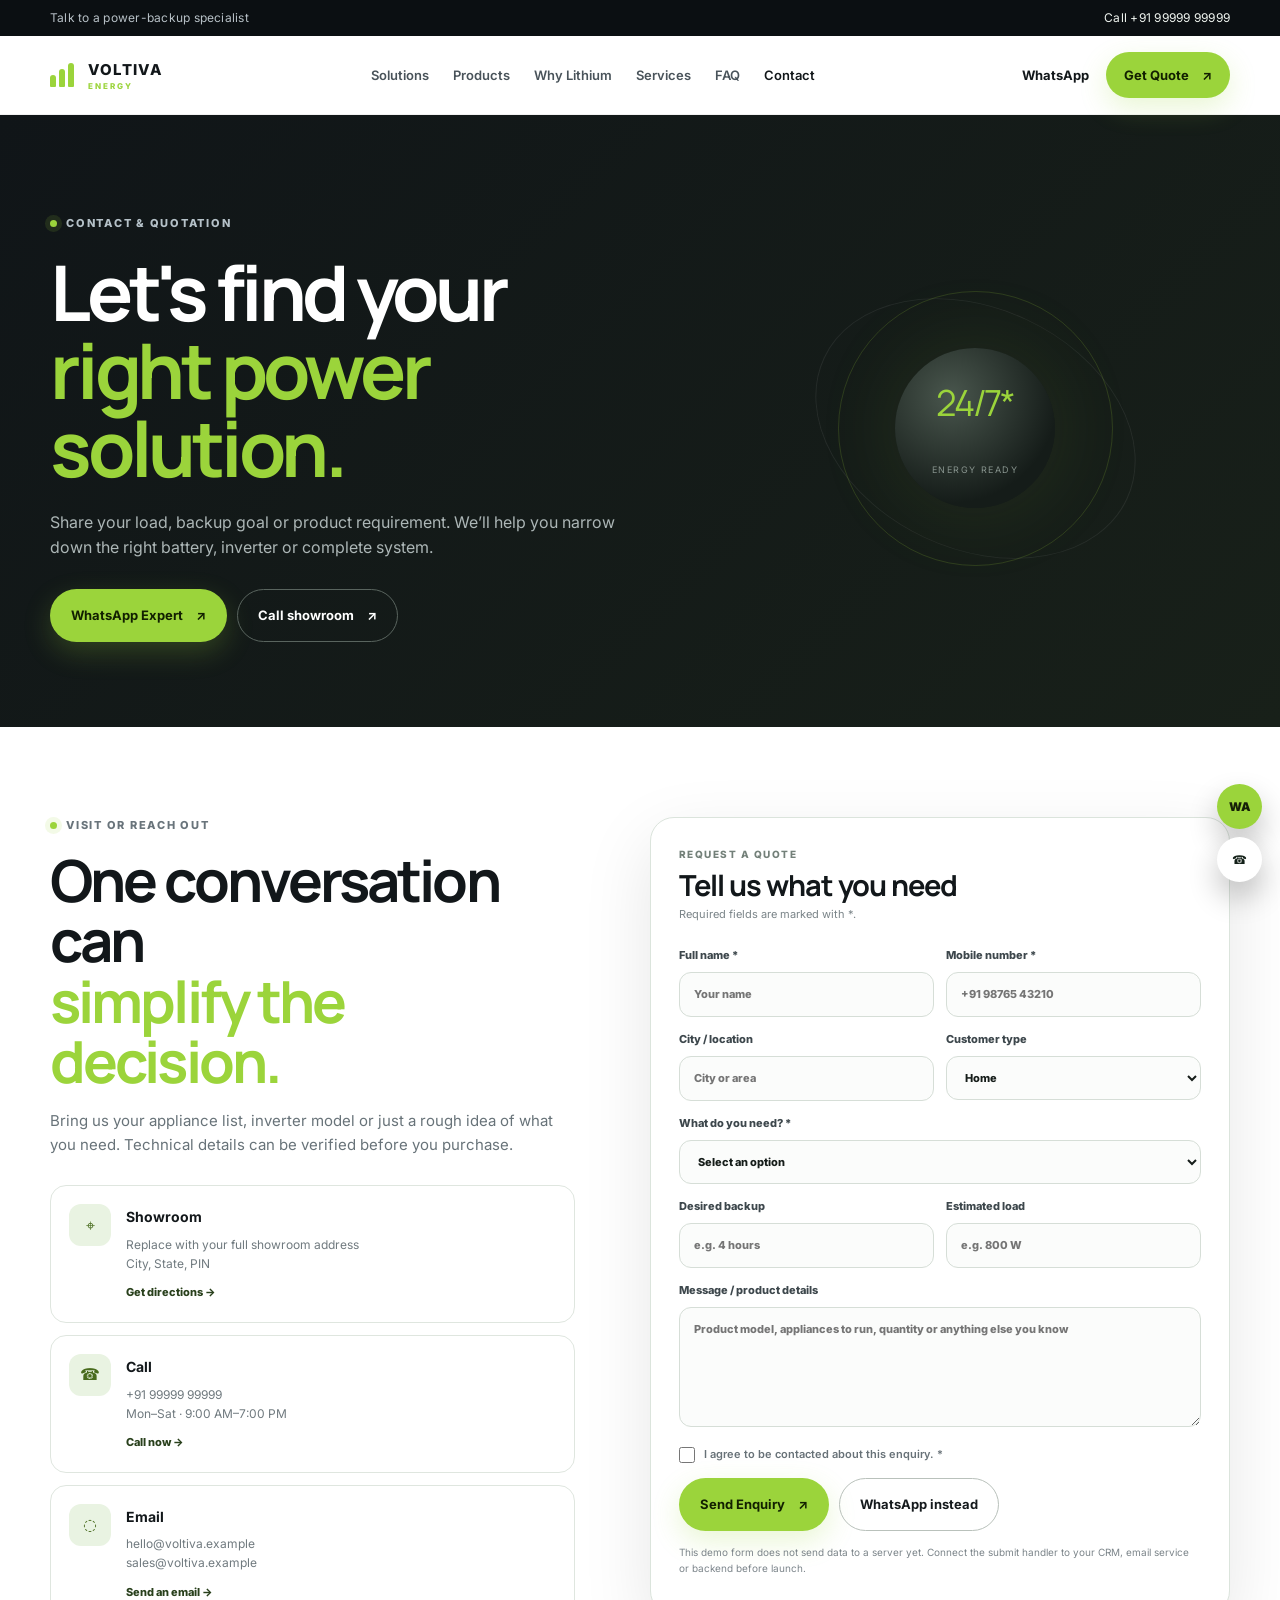
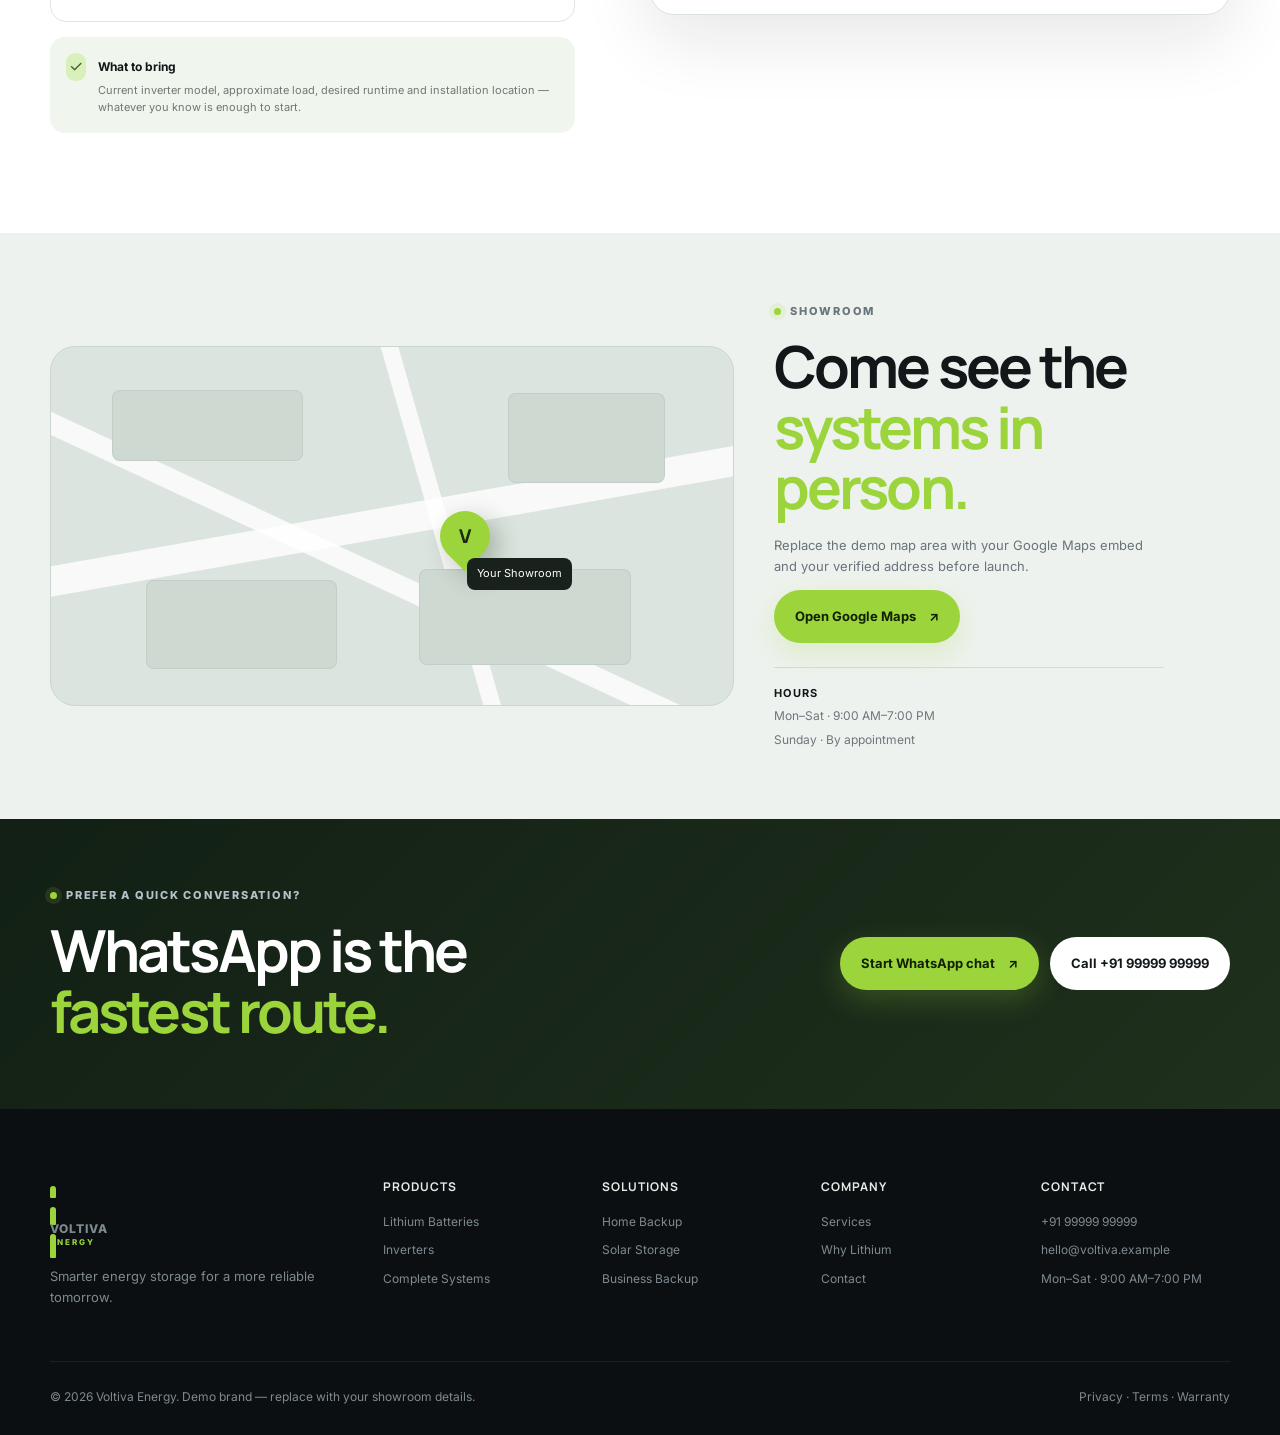
==== contact.html @ 4ebe3f90 "Initial website" ====
<!DOCTYPE html>
<html lang="en">
<head>
  <meta charset="UTF-8" />
  <meta name="viewport" content="width=device-width, initial-scale=1.0" />
  <meta name="description" content="Contact Voltiva Energy for lithium battery, inverter, solar storage and backup system recommendations." />
  <meta name="theme-color" content="#101418" />
  <title>Contact Voltiva Energy | Get a Backup Quote</title>
  <link rel="preconnect" href="https://fonts.googleapis.com">
  <link rel="preconnect" href="https://fonts.gstatic.com" crossorigin>
  <link href="https://fonts.googleapis.com/css2?family=Inter:wght@400;500;600;700;800&family=Manrope:wght@600;700;800&display=swap" rel="stylesheet">
  <link rel="stylesheet" href="styles.css" />
</head>
<body class="contact-page">
  <div class="topbar"><div class="container topbar-inner"><span>Talk to a power-backup specialist</span><a href="tel:+919999999999">Call +91 99999 99999</a></div></div>
  <header class="site-header" id="siteHeader"><div class="container nav-wrap"><a class="brand" href="index.html"><span class="brand-mark"><span></span><span></span><span></span></span><span>VOLTIVA <small>ENERGY</small></span></a><button class="nav-toggle" type="button" aria-label="Open navigation" aria-expanded="false"><span></span><span></span><span></span></button><nav class="nav" aria-label="Primary navigation"><a href="index.html#solutions">Solutions</a><a href="index.html#products">Products</a><a href="index.html#why-lithium">Why Lithium</a><a href="index.html#services">Services</a><a href="index.html#faq">FAQ</a><a href="contact.html" class="current">Contact</a></nav><div class="nav-actions"><a class="text-link" href="https://wa.me/919999999999?text=Hi%20Voltiva%2C%20I%27d%20like%20help%20with%20a%20battery%20or%20inverter." target="_blank" rel="noopener">WhatsApp</a><a class="btn btn-primary btn-small" href="#quote">Get Quote <span>↗</span></a></div></div></header>

  <main>
    <section class="contact-hero"><div class="container contact-hero-grid"><div><div class="eyebrow"><span class="dot"></span> Contact & quotation</div><h1>Let's find your<br><em>right power solution.</em></h1><p>Share your load, backup goal or product requirement. We’ll help you narrow down the right battery, inverter or complete system.</p><div class="contact-hero-actions"><a class="btn btn-primary" href="https://wa.me/919999999999?text=Hi%20Voltiva%2C%20I%27d%20like%20a%20power%20backup%20recommendation." target="_blank" rel="noopener">WhatsApp Expert <span>↗</span></a><a class="btn btn-ghost light-border" href="tel:+919999999999">Call showroom <span>↗</span></a></div></div><div class="contact-orb"><div class="contact-orb-core"><span>24/7*</span><small>ENERGY READY</small></div><div class="orbit-ring"></div><div class="orbit-ring ring-2"></div></div></div></section>

    <section class="section section-light contact-main" id="quote"><div class="container contact-grid">
      <div class="contact-info"><div class="eyebrow dark"><span class="dot"></span> Visit or reach out</div><h2>One conversation can<br><em>simplify the decision.</em></h2><p>Bring us your appliance list, inverter model or just a rough idea of what you need. Technical details can be verified before you purchase.</p>
        <div class="contact-cards"><div class="contact-card"><span class="contact-icon">⌖</span><div><strong>Showroom</strong><p>Replace with your full showroom address<br>City, State, PIN</p><a href="#map">Get directions →</a></div></div><div class="contact-card"><span class="contact-icon">☎</span><div><strong>Call</strong><p>+91 99999 99999<br>Mon–Sat · 9:00 AM–7:00 PM</p><a href="tel:+919999999999">Call now →</a></div></div><div class="contact-card"><span class="contact-icon">◌</span><div><strong>Email</strong><p>hello@voltiva.example<br>sales@voltiva.example</p><a href="mailto:hello@voltiva.example">Send an email →</a></div></div></div>
        <div class="contact-trust"><span>✓</span><div><strong>What to bring</strong><p>Current inverter model, approximate load, desired runtime and installation location — whatever you know is enough to start.</p></div></div>
      </div>

      <form class="quote-form" id="quoteForm" novalidate>
        <div class="form-head"><span class="mini-kicker">REQUEST A QUOTE</span><h3>Tell us what you need</h3><p>Required fields are marked with *.</p></div>
        <div class="form-row"><label>Full name *<input name="name" type="text" autocomplete="name" required placeholder="Your name"></label><label>Mobile number *<input name="phone" type="tel" autocomplete="tel" required placeholder="+91 98765 43210"></label></div>
        <div class="form-row"><label>City / location<input name="location" type="text" autocomplete="address-level2" placeholder="City or area"></label><label>Customer type<select name="customerType"><option>Home</option><option>Business</option><option>Installer / Dealer</option><option>Other</option></select></label></div>
        <label>What do you need? *<select name="requirement" required><option value="">Select an option</option><option>Lithium battery</option><option>Inverter</option><option>Battery + inverter package</option><option>Solar storage</option><option>Service / installation</option><option>Not sure — help me choose</option></select></label>
        <div class="form-row"><label>Desired backup<input name="backup" type="text" placeholder="e.g. 4 hours"></label><label>Estimated load<input name="load" type="text" placeholder="e.g. 800 W"></label></div>
        <label>Message / product details<textarea name="message" rows="4" placeholder="Product model, appliances to run, quantity or anything else you know"></textarea></label>
        <label class="checkbox"><input type="checkbox" name="consent" required><span>I agree to be contacted about this enquiry. *</span></label>
        <div class="form-actions"><button class="btn btn-primary" type="submit">Send Enquiry <span>↗</span></button><a class="btn btn-ghost dark-btn" href="https://wa.me/919999999999?text=Hi%20Voltiva%2C%20I%20want%20to%20discuss%20a%20quote." target="_blank" rel="noopener">WhatsApp instead</a></div>
        <div class="form-message" id="formMessage" role="status" aria-live="polite"></div>
        <p class="micro-note">This demo form does not send data to a server yet. Connect the submit handler to your CRM, email service or backend before launch.</p>
      </form>
    </div></section>

    <section class="map-section" id="map"><div class="container map-wrap"><div class="fake-map"><div class="map-road r1"></div><div class="map-road r2"></div><div class="map-road r3"></div><div class="map-block b1"></div><div class="map-block b2"></div><div class="map-block b3"></div><div class="map-block b4"></div><div class="map-pin"><span>V</span></div><div class="map-label">Your Showroom</div></div><div class="map-copy"><div class="eyebrow dark"><span class="dot"></span> Showroom</div><h2>Come see the<br><em>systems in person.</em></h2><p>Replace the demo map area with your Google Maps embed and your verified address before launch.</p><a class="btn btn-primary" href="https://maps.google.com" target="_blank" rel="noopener">Open Google Maps <span>↗</span></a><div class="hours"><strong>Hours</strong><span>Mon–Sat · 9:00 AM–7:00 PM</span><span>Sunday · By appointment</span></div></div></div></section>

    <section class="cta-section compact"><div class="container cta-inner"><div><div class="eyebrow"><span class="dot"></span> Prefer a quick conversation?</div><h2>WhatsApp is the<br><em>fastest route.</em></h2></div><div class="cta-actions"><a class="btn btn-primary" href="https://wa.me/919999999999?text=Hi%20Voltiva%2C%20I%20need%20help%20choosing%20a%20battery%20and%20inverter." target="_blank" rel="noopener">Start WhatsApp chat <span>↗</span></a><a class="btn btn-light" href="tel:+919999999999">Call +91 99999 99999</a></div></div></section>
  </main>

  <footer class="site-footer"><div class="container footer-grid"><div class="footer-brand"><a class="brand footer-brand-mark" href="index.html"><span class="brand-mark"><span></span><span></span><span></span></span><span>VOLTIVA <small>ENERGY</small></span></a><p>Smarter energy storage for a more reliable tomorrow.</p></div><div><h4>Products</h4><a href="index.html#products">Lithium Batteries</a><a href="index.html#products">Inverters</a><a href="index.html#products">Complete Systems</a></div><div><h4>Solutions</h4><a href="index.html#solutions">Home Backup</a><a href="index.html#solutions">Solar Storage</a><a href="index.html#solutions">Business Backup</a></div><div><h4>Company</h4><a href="index.html#services">Services</a><a href="index.html#why-lithium">Why Lithium</a><a href="contact.html">Contact</a></div><div><h4>Contact</h4><a href="tel:+919999999999">+91 99999 99999</a><a href="mailto:hello@voltiva.example">hello@voltiva.example</a><span>Mon–Sat · 9:00 AM–7:00 PM</span></div></div><div class="container footer-bottom"><span>© 2026 Voltiva Energy. Demo brand — replace with your showroom details.</span><span>Privacy · Terms · Warranty</span></div></footer>
  <div class="floating-actions"><a class="fab fab-whatsapp" href="https://wa.me/919999999999?text=Hi%20Voltiva%2C%20I%27d%20like%20help%20with%20a%20power%20backup%20system." target="_blank" rel="noopener">WA</a><a class="fab fab-call" href="tel:+919999999999">☎</a></div>
  <script src="script.js"></script>
</body>
</html>
---- styles.css ----
:root {
    --bg: #101418;
    --bg-2: #141a1f;
    --surface: #fff;
    --soft: #f2f5f0;
    --soft-2: #e9eee8;
    --text: #12171a;
    --muted: #667078;
    --line: #dfe5df;
    --green: #9bd43b;
    --green-2: #c4f46c;
    --ink-green: #224a06;
    --shadow: 0 24px 70px rgba(16, 20, 24, .10);
    --radius: 24px;
    --radius-sm: 16px;
    --container: 1180px
}

* {
    box-sizing: border-box
}

html {
    scroll-behavior: smooth
}

body {
    margin: 0;
    font-family: Inter, system-ui, -apple-system, BlinkMacSystemFont, "Segoe UI", sans-serif;
    color: var(--text);
    background: var(--surface);
    line-height: 1.6
}

a {
    text-decoration: none;
    color: inherit
}

button,
input,
select,
textarea {
    font: inherit
}

button {
    cursor: pointer
}

img {
    max-width: 100%;
    display: block
}

.container {
    width: min(var(--container), calc(100% - 48px));
    margin: 0 auto
}

.topbar {
    background: #0b0f12;
    color: #b7c0c6;
    font-size: 12px;
    letter-spacing: .02em
}

.topbar-inner {
    min-height: 36px;
    display: flex;
    align-items: center;
    justify-content: space-between
}

.topbar a {
    color: #eff4ef
}

.site-header {
    position: sticky;
    top: 0;
    z-index: 40;
    background: rgba(255, 255, 255, .96);
    backdrop-filter: blur(18px);
    border-bottom: 1px solid rgba(20, 25, 28, .06);
    transition: .3s
}

.site-header.on-dark {
    background: rgba(16, 20, 24, .8);
    color: #fff;
    border-bottom-color: rgba(255, 255, 255, .08)
}

.nav-wrap {
    min-height: 78px;
    display: flex;
    align-items: center;
    gap: 26px
}

.brand {
    display: flex;
    align-items: center;
    gap: 11px;
    font-weight: 800;
    letter-spacing: .08em;
    font-size: 15px;
    min-width: max-content
}

.brand small {
    display: block;
    font-size: 8px;
    letter-spacing: .24em;
    color:#9bd43b ;
    margin-top: -2px
}

.brand-mark {
    display: flex;
    align-items: flex-end;
    gap: 3px;
    width: 27px;
    height: 24px
}

.brand-mark span {
    width: 6px;
    border-radius: 3px 3px 1px 1px;
    background: var(--green);
    display: block
}

.brand-mark span:nth-child(1) {
    height: 12px
}

.brand-mark span:nth-child(2) {
    height: 18px
}

.brand-mark span:nth-child(3) {
    height: 24px
}

.nav {
    display: flex;
    align-items: center;
    justify-content: center;
    gap: 24px;
    flex: 1;
    font-size: 13px;
    font-weight: 600
}

.nav a {
    color: #49535a;
    transition: .2s
}

.site-header.on-dark .nav a {
    color: #d8e0e4
}

.nav a:hover,
.nav a.current {
    color: var(--text)
}

.site-header.on-dark .nav a:hover,
.site-header.on-dark .nav a.current {
    color: #fff
}

.nav-actions {
    display: flex;
    align-items: center;
    gap: 17px
}

.text-link {
    font-size: 13px;
    font-weight: 700
}

.btn {
    display: inline-flex;
    align-items: center;
    justify-content: center;
    gap: 13px;
    border: 1px solid transparent;
    border-radius: 999px;
    padding: 15px 20px;
    font-weight: 700;
    font-size: 13px;
    transition: transform .2s, box-shadow .2s, background .2s
}

.btn:hover {
    transform: translateY(-2px)
}

.btn-primary {
    background: var(--green);
    color: #122000;
    box-shadow: 0 10px 28px rgba(155, 212, 59, .22)
}

.btn-primary:hover {
    box-shadow: 0 15px 34px rgba(155, 212, 59, .30)
}

.btn-ghost {
    background: transparent;
    border-color: #bec7c1;
    color: #162018
}

.btn-ghost:hover {
    background: #fff;
    border-color: #9fac9f
}

.btn-light {
    background: #fff;
    color: #12171a
}

.dark-btn {
    color: #151a1d;
    border-color: #b9c1bb
}

.btn-small {
    padding: 12px 17px
}

.nav-toggle {
    display: none;
    background: none;
    border: 0;
    padding: 7px
}

.nav-toggle span {
    display: block;
    width: 24px;
    height: 2px;
    background: currentColor;
    margin: 5px 0;
    border-radius: 2px
}

.eyebrow {
    display: flex;
    align-items: center;
    gap: 9px;
    color: #b5c1c8;
    text-transform: uppercase;
    font-size: 11px;
    letter-spacing: .16em;
    font-weight: 800
}

.eyebrow.dark {
    color: #69747b
}

.dot {
    width: 7px;
    height: 7px;
    border-radius: 50%;
    background: var(--green);
    box-shadow: 0 0 0 5px rgba(155, 212, 59, .12)
}

h1,
h2,
h3,
h4,
p {
    margin-top: 0
}

h1,
h2,
h3,
h4 {
    font-family: Manrope, Inter, sans-serif
}

h1 {
    font-size: clamp(48px, 6vw, 78px);
    line-height: 1.02;
    letter-spacing: -.055em;
    margin: 20px 0 22px;
    color: #fff
}

h1 em,
h2 em {
    font-style: normal;
    color: var(--green)
}

h2 {
    font-size: clamp(38px, 4.8vw, 58px);
    line-height: 1.04;
    letter-spacing: -.05em;
    margin: 16px 0 18px
}

h3 {
    font-size: 24px;
    line-height: 1.1;
    letter-spacing: -.035em
}

.hero {
    position: relative;
    overflow: hidden;
    background: radial-gradient(circle at 72% 36%, rgba(155, 212, 59, .12), transparent 28%), linear-gradient(135deg, #11171b 0%, #0d1114 100%);
    color: #fff
}

.hero-grid {
    min-height: 650px;
    display: grid;
    grid-template-columns: 1.02fr .98fr;
    align-items: center;
    gap: 34px;
    position: relative;
    z-index: 2;
    padding-top: 55px;
    padding-bottom: 65px
}

.hero-copy {
    max-width: 650px
}

.hero-lede {
    font-size: 18px;
    line-height: 1.65;
    color: #c0cbd1;
    max-width: 620px
}

.hero-actions {
    display: flex;
    gap: 12px;
    flex-wrap: wrap;
    margin-top: 30px
}

.hero .btn-ghost {
    color: #fff;
    border-color: #576168
}

.hero-note {
    margin-top: 18px;
    color: #849097;
    font-size: 12px
}

.hero-note span {
    color: var(--green);
    margin-right: 6px
}

.hero-visual {
    position: relative;
    min-height: 560px
}

.orb {
    position: absolute;
    border-radius: 50%;
    filter: blur(1px)
}

.orb-a {
    width: 360px;
    height: 360px;
    right: 50px;
    top: 85px;
    background: radial-gradient(circle, rgba(155, 212, 59, .10) 0%, rgba(155, 212, 59, .02) 55%, transparent 72%)
}

.orb-b {
    width: 220px;
    height: 220px;
    left: 55px;
    bottom: 55px;
    background: radial-gradient(circle, rgba(196, 244, 108, .08), transparent 65%)
}

.energy-line {
    position: absolute;
    border: 1px solid rgba(155, 212, 59, .24);
    border-left: 0;
    border-bottom: 0;
    border-radius: 0 90px 0 0
}

.line-one {
    width: 240px;
    height: 175px;
    right: 5px;
    top: 140px;
    transform: rotate(12deg)
}

.line-two {
    width: 185px;
    height: 125px;
    left: 70px;
    bottom: 80px;
    transform: rotate(-15deg)
}

.battery-device {
    position: absolute;
    width: 255px;
    height: 345px;
    right: 105px;
    top: 86px;
    border-radius: 28px;
    background: linear-gradient(145deg, #39454c, #222a2f 52%, #13191d);
    box-shadow: 35px 35px 70px rgba(0, 0, 0, .45), inset 0 0 0 1px rgba(255, 255, 255, .06);
    transform: perspective(800px) rotateY(-11deg);
    padding: 20px
}

.battery-top {
    display: flex;
    align-items: center;
    justify-content: space-between;
    color: #dce5e9;
    font-size: 11px;
    letter-spacing: .14em
}

.mini-light {
    width: 8px;
    height: 8px;
    border-radius: 50%;
    background: #b7f34a;
    box-shadow: 0 0 13px #b7f34a
}

.battery-screen {
    display: flex;
    align-items: flex-end;
    gap: 6px;
    margin: 64px 0 20px;
    color: #eaf4ed
}

.battery-screen strong {
    font-family: Manrope;
    font-size: 68px;
    letter-spacing: -.08em;
    line-height: .82
}

.battery-screen small {
    font-size: 18px;
    margin-bottom: 6px;
    color: #a6b2b8
}

.battery-grid {
    display: grid;
    grid-template-columns: repeat(4, 1fr);
    gap: 8px
}

.battery-grid i {
    display: block;
    height: 40px;
    border-radius: 9px;
    background: linear-gradient(180deg, #87bb35, #4d6c25);
    opacity: .9
}

.battery-label {
    font-size: 9px;
    color: #839097;
    letter-spacing: .18em;
    margin-top: 15px
}

.inverter-device {
    position: absolute;
    left: 60px;
    bottom: 54px;
    width: 170px;
    height: 205px;
    border-radius: 22px;
    background: linear-gradient(145deg, #f3f5f5, #cdd4d4);
    box-shadow: 25px 25px 55px rgba(0, 0, 0, .25);
    transform: perspective(700px) rotateY(14deg) rotateZ(-3deg);
    padding: 18px
}

.inverter-display {
    height: 72px;
    background: #172126;
    border-radius: 13px;
    color: #c8fb82;
    display: flex;
    flex-direction: column;
    justify-content: center;
    align-items: center;
    box-shadow: inset 0 0 20px rgba(0, 0, 0, .5)
}

.inverter-display span {
    font-size: 9px;
    letter-spacing: .18em;
    opacity: .8
}

.inverter-display strong {
    font-family: Manrope;
    font-size: 29px
}

.inverter-vents {
    height: 60px;
    margin-top: 17px;
    border-radius: 8px;
    background: repeating-linear-gradient(180deg, #6a7479 0 4px, transparent 4px 10px)
}

.energy-chip {
    position: absolute;
    display: flex;
    align-items: center;
    gap: 9px;
    background: rgba(20, 26, 30, .78);
    border: 1px solid rgba(255, 255, 255, .09);
    backdrop-filter: blur(10px);
    padding: 11px 13px;
    border-radius: 14px;
    box-shadow: 0 15px 30px rgba(0, 0, 0, .22)
}

.energy-chip strong {
    display: block;
    font-size: 13px;
    color: #f0f5f2
}

.energy-chip small {
    display: block;
    font-size: 9px;
    color: #87939a
}

.chip-a {
    right: 5px;
    bottom: 135px
}

.chip-b {
    left: 0;
    top: 80px
}

.chip-icon {
    width: 25px;
    height: 25px;
    display: grid;
    place-items: center;
    border-radius: 8px;
    background: rgba(155, 212, 59, .13);
    color: var(--green)
}

.hero-glow {
    position: absolute;
    width: 500px;
    height: 500px;
    border-radius: 50%;
    right: -170px;
    bottom: -280px;
    background: rgba(155, 212, 59, .06);
    filter: blur(20px)
}

.trust-strip {
    background: #0c1114;
    color: #f5f7f4;
    border-top: 1px solid rgba(255, 255, 255, .05);
    border-bottom: 1px solid rgba(255, 255, 255, .05)
}

.trust-grid {
    display: grid;
    grid-template-columns: repeat(4, 1fr)
}

.trust-grid>div {
    padding: 21px 18px;
    display: flex;
    align-items: center;
    gap: 12px;
    border-right: 1px solid rgba(255, 255, 255, .06)
}

.trust-grid>div:last-child {
    border-right: 0
}

.trust-grid strong {
    display: block;
    font-size: 12px
}

.trust-grid small {
    display: block;
    color: #7f8a91;
    font-size: 10px;
    margin-top: 2px
}

.trust-icon {
    width: 31px;
    height: 31px;
    display: grid;
    place-items: center;
    border: 1px solid rgba(155, 212, 59, .28);
    color: var(--green);
    border-radius: 10px;
    font-size: 13px
}

.section {
    padding: 100px 0
}

.section-light {
    background: #fff
}

.section-soft {
    background: var(--soft)
}

.section-dark {
    background: var(--bg);
    color: #fff
}

.section-heading {
    max-width: 740px;
    margin-bottom: 45px
}

.section-heading p {
    color: var(--muted);
    font-size: 16px;
    max-width: 640px
}

.split-heading {
    display: grid;
    grid-template-columns: 1fr .75fr;
    gap: 60px;
    align-items: end;
    max-width: none
}

.split-heading p {
    justify-self: end;
    max-width: 430px;
    margin: 0
}

.center-heading {
    text-align: center;
    margin-left: auto;
    margin-right: auto
}

.center-heading p {
    margin-left: auto;
    margin-right: auto
}

.solution-grid {
    display: grid;
    grid-template-columns: repeat(4, 1fr);
    gap: 18px
}

.solution-card {
    background: #fff;
    border: 1px solid #dfe5df;
    border-radius: 22px;
    overflow: hidden;
    position: relative;
    min-height: 450px;
    box-shadow: 0 16px 40px rgba(20, 30, 24, .04)
}

.solution-tag {
    position: absolute;
    top: 16px;
    right: 16px;
    z-index: 2;
    color: #717b80;
    font-size: 11px;
    letter-spacing: .12em;
    font-weight: 800
}

.solution-visual {
    height: 210px;
    position: relative;
    overflow: hidden;
    background: linear-gradient(145deg, #dfe9db, #eff4ed)
}

.solution-body {
    padding: 23px
}

.solution-body h3 {
    margin-bottom: 10px
}

.solution-body p {
    color: #697379;
    font-size: 13px;
    min-height: 65px
}

.solution-body a,
.product-link,
.package-card a {
    font-size: 12px;
    font-weight: 800;
    color: #22301f
}

.house-visual {
    background: linear-gradient(145deg, #d6ead0, #eef5eb)
}

.house {
    position: absolute;
    left: 56px;
    bottom: 31px;
    width: 125px;
    height: 102px;
    background: #fbfffb;
    border-radius: 12px 12px 4px 4px;
    box-shadow: 15px 15px 30px rgba(30, 50, 30, .12)
}

.house:before {
    content: "";
    position: absolute;
    left: -16px;
    top: -44px;
    border-left: 78px solid transparent;
    border-right: 78px solid transparent;
    border-bottom: 55px solid #354b3a
}

.house i {
    position: absolute;
    left: 24px;
    bottom: 17px;
    width: 29px;
    height: 41px;
    background: #c7d1c9;
    border-radius: 4px
}

.house b {
    position: absolute;
    right: 18px;
    bottom: 16px;
    width: 34px;
    height: 34px;
    background: #a7d860;
    border-radius: 4px
}

.house span {
    position: absolute;
    right: 25px;
    top: 22px;
    width: 35px;
    height: 18px;
    background: #9fca88;
    border-radius: 3px
}

.sun {
    position: absolute;
    width: 68px;
    height: 68px;
    border-radius: 50%;
    background: #b9f15d;
    right: 24px;
    top: 28px;
    box-shadow: 0 0 35px rgba(185, 241, 93, .45)
}

.solar-visual {
    background: linear-gradient(145deg, #d9e8ef, #eef4f2)
}

.panel {
    position: absolute;
    width: 150px;
    height: 76px;
    left: 26px;
    top: 66px;
    transform: skew(-20deg) rotate(-8deg);
    background: repeating-linear-gradient(90deg, #294a56 0 17px, #416d7b 17px 19px), repeating-linear-gradient(180deg, transparent 0 18px, rgba(255, 255, 255, .35) 18px 20px);
    box-shadow: 15px 22px 30px rgba(40, 60, 70, .18)
}

.battery-pill {
    position: absolute;
    right: 25px;
    bottom: 43px;
    width: 92px;
    height: 48px;
    border-radius: 11px;
    background: #303a3f;
    box-shadow: 0 12px 30px rgba(0, 0, 0, .18)
}

.sun.small {
    width: 44px;
    height: 44px;
    right: 17px;
    top: 28px
}

.business-visual {
    background: linear-gradient(145deg, #e8e7df, #f3f1e9)
}

.building {
    position: absolute;
    bottom: 0;
    left: 35px;
    width: 138px;
    height: 160px;
    background: #7e8a86;
    border-radius: 14px 14px 0 0;
    padding: 18px;
    display: grid;
    grid-template-columns: repeat(3, 1fr);
    gap: 9px
}

.building i {
    background: #d0e6a8;
    border-radius: 3px
}

.power-bar {
    position: absolute;
    right: 26px;
    top: 54px;
    width: 49px;
    height: 120px;
    border-radius: 25px;
    background: linear-gradient(180deg, #b7f34a 0 58%, #34423c 58% 100%);
    box-shadow: 0 0 30px rgba(155, 212, 59, .2)
}

.custom-visual {
    background: linear-gradient(145deg, #e4e8eb, #f2f5f5)
}

.stack-unit {
    position: absolute;
    left: 62px;
    bottom: 37px;
    width: 115px;
    height: 72px;
    border-radius: 10px;
    background: #4a565b;
    box-shadow: 12px 12px 0 #7f8a8e, 24px 24px 0 #a8afb2
}

.stack-unit.offset {
    left: 113px;
    bottom: 90px;
    transform: scale(.75)
}

.node {
    position: absolute;
    right: 34px;
    top: 48px;
    width: 46px;
    height: 46px;
    border-radius: 50%;
    border: 8px solid #b2e25e;
    background: #1d282d;
    box-shadow: 0 0 0 12px rgba(155, 212, 59, .12)
}

.product-tabs {
    display: flex;
    gap: 10px;
    margin-bottom: 24px;
    flex-wrap: wrap
}

.tab {
    border: 1px solid #cbd4cd;
    background: transparent;
    border-radius: 999px;
    padding: 12px 16px;
    font-weight: 700;
    color: #5e686e
}

.tab.active {
    background: #172019;
    color: #fff;
    border-color: #172019
}

.product-panel {
    display: block
}

.product-panel[hidden] {
    display: none
}

.product-grid {
    display: grid;
    grid-template-columns: repeat(3, 1fr);
    gap: 18px
}

.product-card {
    background: #fff;
    border: 1px solid #dfe5df;
    border-radius: 22px;
    overflow: hidden;
    position: relative
}

.featured-badge {
    position: absolute;
    z-index: 2;
    top: 15px;
    left: 15px;
    background: #19221c;
    color: #d6efaa;
    padding: 7px 10px;
    border-radius: 999px;
    font-size: 10px;
    font-weight: 800;
    letter-spacing: .1em;
    text-transform: uppercase
}

.product-image {
    height: 240px;
    position: relative;
    display: grid;
    place-items: center;
    overflow: hidden
}

.battery-art {
    background: radial-gradient(circle at 50% 35%, rgba(255, 255, 255, .75), transparent 42%), linear-gradient(145deg, #e8eee7, #d9e2d8)
}

.art-shell {
    width: 135px;
    height: 176px;
    border-radius: 18px;
    background: linear-gradient(145deg, #5a666b, #20282c 62%, #101417);
    box-shadow: 18px 22px 40px rgba(20, 30, 25, .24);
    position: relative;
    transform: perspective(600px) rotateY(-12deg)
}

.art-shell:after {
    content: "";
    position: absolute;
    left: 18px;
    right: 18px;
    bottom: 14px;
    height: 8px;
    background: #6e8750;
    border-radius: 4px;
    box-shadow: 0 18px 0 rgba(155, 212, 59, .12)
}

.art-label {
    position: absolute;
    color: #cbecaa;
    font-family: Manrope;
    font-size: 31px;
    font-weight: 800;
    transform: translate(-2px, -5px);
    text-shadow: 0 0 12px rgba(155, 212, 59, .28)
}

.battery-art.b .art-label {
    font-size: 28px
}

.battery-art.c .art-label {
    font-size: 25px
}

.product-content {
    padding: 22px
}

.mini-kicker {
    display: block;
    color: #738079;
    font-size: 10px;
    letter-spacing: .15em;
    text-transform: uppercase;
    font-weight: 800;
    margin-bottom: 8px
}

.product-content h3 {
    font-size: 22px;
    margin-bottom: 10px
}

.product-content p {
    font-size: 13px;
    color: #697379;
    min-height: 62px
}

.spec-row {
    display: flex;
    gap: 8px;
    flex-wrap: wrap;
    margin: 16px 0 20px
}

.spec-row span {
    padding: 7px 9px;
    background: #f0f4ef;
    border-radius: 8px;
    font-size: 10px;
    font-weight: 700;
    color: #455148
}

.product-link {
    display: flex;
    justify-content: space-between;
    align-items: center;
    padding-top: 14px;
    border-top: 1px solid #e7ebe7
}

.inverter-art {
    background: radial-gradient(circle at 50% 30%, rgba(184, 226, 112, .22), transparent 34%), linear-gradient(145deg, #e7ecec, #ced7d8)
}

.inverter-face {
    width: 145px;
    height: 185px;
    border-radius: 18px;
    background: linear-gradient(145deg, #536168, #1e292e 65%, #101417);
    box-shadow: 18px 22px 40px rgba(20, 30, 25, .23);
    position: relative
}

.inverter-face:before {
    content: "";
    position: absolute;
    left: 16px;
    right: 16px;
    top: 22px;
    height: 58px;
    border-radius: 11px;
    background: #172328;
    box-shadow: inset 0 0 0 1px rgba(255, 255, 255, .05)
}

.inverter-face:after {
    content: "";
    position: absolute;
    left: 23px;
    right: 23px;
    bottom: 20px;
    height: 55px;
    border-radius: 8px;
    background: repeating-linear-gradient(180deg, #66777d 0 4px, transparent 4px 9px)
}

.inverter-art.solar {
    background: linear-gradient(145deg, #dff0ec, #eef5f1)
}

.inverter-art.online {
    background: linear-gradient(145deg, #eee9e3, #f6f3ef)
}

.package-grid {
    display: grid;
    grid-template-columns: repeat(3, 1fr);
    gap: 18px
}

.package-card {
    background: #fff;
    border: 1px solid #dfe5df;
    border-radius: 22px;
    padding: 30px;
    min-height: 250px;
    display: flex;
    flex-direction: column;
    justify-content: space-between
}

.package-card h3 {
    margin: 9px 0 10px
}

.package-card p {
    color: #677278;
    font-size: 13px;
    max-width: 300px
}

.package-card strong {
    font-family: Manrope;
    font-size: 28px;
    letter-spacing: -.04em
}

.package-card.dark {
    background: #172019;
    color: #f4f8f2;
    border-color: #172019
}

.package-card.dark p {
    color: #a6b3ab
}

.package-card.green {
    background: #e3f3cd;
    border-color: #e3f3cd
}

.package-number {
    font-size: 10px;
    letter-spacing: .14em;
    font-weight: 800;
    opacity: .7
}

.micro-note {
    font-size: 10px;
    color: #7c858a;
    margin-top: 17px
}

.finder-section {
    background: linear-gradient(135deg, #1a211d, #101513);
    color: #fff
}

.finder-wrap {
    display: grid;
    grid-template-columns: .88fr 1.12fr;
    gap: 70px;
    align-items: center
}

.finder-copy p {
    color: #aab5b0;
    max-width: 500px
}

.finder-steps {
    display: flex;
    gap: 8px;
    margin-top: 30px
}

.finder-steps span {
    border: 1px solid #3c4941;
    color: #78847e;
    border-radius: 999px;
    padding: 8px 11px;
    font-size: 10px;
    font-weight: 800
}

.finder-steps span.active {
    background: var(--green);
    border-color: var(--green);
    color: #132109
}

.finder-card {
    background: #fff;
    color: #12171a;
    border-radius: 25px;
    padding: 26px;
    box-shadow: 0 30px 65px rgba(0, 0, 0, .25)
}

.finder-progress {
    height: 5px;
    background: #e9eee9;
    border-radius: 999px;
    overflow: hidden;
    margin-bottom: 25px
}

.finder-progress span {
    display: block;
    height: 100%;
    width: 25%;
    background: var(--green);
    transition: .35s
}

.finder-step {
    display: none
}

.finder-step.active {
    display: block
}

.step-label {
    display: block;
    font-size: 10px;
    letter-spacing: .16em;
    font-weight: 800;
    color: #7c8780;
    margin-bottom: 10px
}

.finder-step h3 {
    font-size: 28px;
    margin-bottom: 20px
}

.choice-grid {
    display: grid;
    grid-template-columns: repeat(2, 1fr);
    gap: 10px
}

.choice-grid button {
    padding: 15px 17px;
    background: #f1f4f0;
    border: 1px solid #dde4de;
    border-radius: 14px;
    text-align: left;
    font-weight: 700;
    color: #2a342d
}

.choice-grid button:hover {
    background: #e7f3dc;
    border-color: #bfdb9b
}

.recommendation {
    display: flex;
    gap: 14px;
    padding: 18px;
    background: #f0f5ed;
    border: 1px solid #dce9d3;
    border-radius: 16px
}

.rec-icon {
    width: 42px;
    height: 42px;
    flex: 0 0 42px;
    display: grid;
    place-items: center;
    background: #daf0bd;
    border-radius: 12px
}

.recommendation strong {
    font-size: 15px
}

.recommendation p {
    margin: 4px 0 0;
    font-size: 12px;
    color: #69736d
}

.finder-actions {
    display: flex;
    gap: 10px;
    flex-wrap: wrap;
    margin-top: 18px
}

.benefit-grid {
    display: grid;
    grid-template-columns: repeat(4, 1fr);
    gap: 16px
}

.benefit-card {
    background: #f5f7f4;
    border: 1px solid #e1e7e0;
    padding: 27px;
    border-radius: 20px
}

.benefit-icon {
    width: 43px;
    height: 43px;
    display: grid;
    place-items: center;
    border-radius: 14px;
    background: #e2f3cb;
    color: #416017;
    font-size: 18px;
    margin-bottom: 20px
}

.benefit-card h3 {
    font-size: 21px;
    margin-bottom: 9px
}

.benefit-card p {
    font-size: 12px;
    color: #6a7479
}

.comparison-card {
    margin-top: 18px;
    border: 1px solid #dce3dd;
    border-radius: 22px;
    padding: 26px;
    display: grid;
    grid-template-columns: .75fr 1.25fr;
    gap: 28px
}

.comparison-intro h3 {
    font-size: 25px;
    margin: 8px 0
}

.comparison-intro p {
    font-size: 12px;
    color: #6b757a
}

.comparison-table {
    border: 1px solid #dce3dd;
    border-radius: 15px;
    overflow: hidden
}

.comparison-row {
    display: grid;
    grid-template-columns: 1.3fr 1fr 1fr;
    padding: 12px 14px;
    font-size: 12px;
    border-top: 1px solid #e6ebe6
}

.comparison-row:first-child {
    border-top: 0
}

.comparison-row.header {
    background: #eff4ee;
    border-top: 0;
    font-size: 10px;
    font-weight: 800;
    text-transform: uppercase;
    letter-spacing: .08em;
    color: #667169
}

.comparison-row b {
    color: #45651d
}

.service-grid {
    display: grid;
    grid-template-columns: .9fr 1.1fr;
    gap: 80px;
    align-items: center
}

.service-visual {
    height: 490px;
    position: relative;
    display: grid;
    place-items: center
}

.service-orbit {
    width: 335px;
    height: 335px;
    border-radius: 50%;
    border: 1px solid rgba(155, 212, 59, .22);
    position: absolute;
    box-shadow: 0 0 0 35px rgba(155, 212, 59, .025), 0 0 0 70px rgba(155, 212, 59, .018)
}

.service-battery {
    width: 180px;
    height: 275px;
    border-radius: 22px;
    background: linear-gradient(145deg, #5d686d, #1d262a 65%, #0e1315);
    box-shadow: 25px 35px 65px rgba(0, 0, 0, .35);
    position: relative;
    z-index: 2
}

.service-battery:before {
    content: "51.2V";
    position: absolute;
    top: 60px;
    left: 23px;
    font-family: Manrope;
    font-size: 47px;
    letter-spacing: -.07em;
    color: #eff6f0
}

.service-battery:after {
    content: "LITHIUM";
    position: absolute;
    bottom: 25px;
    left: 23px;
    font-size: 9px;
    letter-spacing: .2em;
    color: #82908b
}

.service-cable {
    width: 220px;
    height: 120px;
    border: 2px solid var(--green);
    border-left: 0;
    border-bottom: 0;
    border-radius: 0 70px 0 0;
    position: absolute;
    left: 56%;
    top: 36%;
    transform: rotate(-18deg);
    opacity: .75
}

.service-badge {
    position: absolute;
    right: 15px;
    bottom: 56px;
    background: var(--green);
    color: #162008;
    font-weight: 900;
    font-size: 11px;
    letter-spacing: .14em;
    text-align: center;
    padding: 12px 13px;
    border-radius: 12px;
    transform: rotate(-7deg)
}

.service-copy {
    max-width: 610px
}

.service-copy p {
    color: #a6b2ae;
    font-size: 16px
}

.service-list {
    margin: 30px 0 26px
}

.service-list>div {
    display: grid;
    grid-template-columns: 34px 1fr;
    column-gap: 14px;
    padding: 15px 0;
    border-top: 1px solid rgba(255, 255, 255, .08)
}

.service-list span {
    grid-row: span 2;
    color: var(--green);
    font-weight: 800;
    font-size: 11px
}

.service-list strong {
    font-size: 14px
}

.service-list small {
    color: #76827c;
    font-size: 11px;
    margin-top: 2px
}

.application-grid {
    display: grid;
    grid-template-columns: repeat(4, 1fr);
    gap: 16px
}

.application-card {
    background: #fff;
    border: 1px solid #dfe5df;
    border-radius: 20px;
    overflow: hidden
}

.application-art {
    height: 175px;
    background: linear-gradient(145deg, #dce9dc, #f0f4ed);
    position: relative
}

.application-art:after {
    content: "";
    position: absolute;
    width: 150px;
    height: 85px;
    left: 45px;
    bottom: 22px;
    border-radius: 16px 16px 4px 4px;
    background: #69766f;
    box-shadow: 0 16px 28px rgba(20, 30, 25, .16)
}

.application-art.home:before {
    content: "";
    position: absolute;
    left: 79px;
    top: 50px;
    width: 88px;
    height: 55px;
    background: #fff;
    clip-path: polygon(50% 0, 100% 40%, 100% 100%, 0 100%, 0 40%);
    z-index: 2
}

.application-art.office {
    background: linear-gradient(145deg, #e3eef4, #eff5f5)
}

.application-art.office:after {
    background: #52616b;
    box-shadow: 0 0 0 12px rgba(155, 212, 59, .09), 0 16px 28px rgba(20, 30, 25, .16)
}

.application-art.office:before {
    content: "";
    position: absolute;
    left: 72px;
    top: 45px;
    width: 95px;
    height: 55px;
    border: 8px solid #a9bbbf;
    border-bottom-width: 13px;
    border-radius: 10px;
    z-index: 2
}

.application-art.shop {
    background: linear-gradient(145deg, #efe9df, #f6f2eb)
}

.application-art.shop:before {
    content: "";
    position: absolute;
    left: 56px;
    top: 40px;
    width: 130px;
    height: 72px;
    border-radius: 8px;
    background: repeating-linear-gradient(90deg, #d6eab5 0 21px, #faf8ee 21px 26px);
    z-index: 2
}

.application-art.solar {
    background: linear-gradient(145deg, #e1eff1, #eef4f1)
}

.application-art.solar:before {
    content: "";
    position: absolute;
    left: 45px;
    top: 40px;
    width: 160px;
    height: 75px;
    background: repeating-linear-gradient(90deg, #345868 0 19px, #6d99aa 19px 21px), repeating-linear-gradient(180deg, transparent 0 18px, rgba(255, 255, 255, .35) 18px 20px);
    transform: skew(-17deg) rotate(-9deg);
    z-index: 2
}

.application-card>div:last-child {
    padding: 19px
}

.application-card span {
    font-size: 9px;
    font-weight: 800;
    letter-spacing: .16em;
    color: #7a8589
}

.application-card h3 {
    font-size: 18px;
    margin: 8px 0 5px
}

.application-card p {
    font-size: 11px;
    color: #6f797e;
    margin: 0
}

.faq-grid {
    display: grid;
    grid-template-columns: .75fr 1.25fr;
    gap: 90px
}

.faq-grid>div:first-child {
    max-width: 390px
}

.faq-list details {
    border-top: 1px solid #dce3dd;
    padding: 19px 0
}

.faq-list details:last-child {
    border-bottom: 1px solid #dce3dd
}

.faq-list summary {
    display: flex;
    justify-content: space-between;
    gap: 18px;
    font-weight: 700;
    font-size: 14px;
    cursor: pointer;
    list-style: none
}

.faq-list summary::-webkit-details-marker {
    display: none
}

.faq-list summary span {
    color: #67736c;
    font-size: 20px;
    font-weight: 400
}

.faq-list p {
    color: #6c767b;
    font-size: 12px;
    max-width: 720px;
    padding: 12px 28px 4px 0;
    margin: 0
}

.cta-section {
    background: linear-gradient(135deg, #122015, #1f301c);
    color: #fff;
    padding: 78px 0
}

.cta-section.compact {
    padding: 68px 0
}

.cta-inner {
    display: flex;
    align-items: center;
    justify-content: space-between;
    gap: 40px
}

.cta-inner h2 {
    margin-bottom: 0
}

.cta-actions {
    display: flex;
    gap: 11px;
    flex-wrap: wrap
}

.site-footer {
    background: #0b0f12;
    color: #fff;
    padding: 68px 0 20px
}

.footer-grid {
    display: grid;
    grid-template-columns: 1.6fr repeat(4, 1fr);
    gap: 30px
}

.footer-brand p {
    color: #7e898f;
    font-size: 13px;
    max-width: 270px;
    margin-top: 17px
}

.site-footer h4 {
    font-size: 12px;
    letter-spacing: .08em;
    text-transform: uppercase;
    color: #e6ece8;
    margin-bottom: 16px
}

.site-footer a,
.site-footer span {
    display: block;
    color: #7f8a90;
    font-size: 12px;
    margin: 9px 0
}

.site-footer a:hover {
    color: #fff
}

.footer-bottom {
    border-top: 1px solid rgba(255, 255, 255, .07);
    margin-top: 40px;
    padding-top: 16px;
    display: flex;
    justify-content: space-between;
    color: #5e686d;
    font-size: 10px
}

.floating-actions {
    position: fixed;
    right: 18px;
    bottom: 18px;
    z-index: 50;
    display: flex;
    flex-direction: column;
    gap: 8px
}

.fab {
    width: 45px;
    height: 45px;
    border-radius: 50%;
    display: grid;
    place-items: center;
    font-size: 12px;
    font-weight: 900;
    box-shadow: 0 15px 30px rgba(0, 0, 0, .24)
}

.fab-whatsapp {
    background: var(--green);
    color: #162008
}

.fab-call {
    background: #fff;
    color: #132018
}

.reveal {
    opacity: 0;
    transform: translateY(18px);
    transition: opacity .7s ease, transform .7s ease
}

.reveal.in {
    opacity: 1;
    transform: none
}

/* Contact page */
.contact-hero {
    background: linear-gradient(135deg, #101518, #182019);
    color: #fff;
    padding: 100px 0 85px;
    overflow: hidden
}

.contact-hero-grid {
    display: grid;
    grid-template-columns: 1fr .85fr;
    align-items: center;
    gap: 70px
}

.contact-hero p {
    max-width: 600px;
    color: #acb6b6;
    font-size: 16px
}

.contact-hero-actions {
    display: flex;
    gap: 10px;
    flex-wrap: wrap;
    margin-top: 28px
}

.light-border {
    color: #fff;
    border-color: #59645e
}

.contact-orb {
    height: 350px;
    position: relative;
    display: grid;
    place-items: center
}

.contact-orb-core {
    width: 160px;
    height: 160px;
    border-radius: 50%;
    background: radial-gradient(circle at 35% 30%, #49564d, #151c19 70%);
    display: grid;
    place-items: center;
    color: var(--green);
    font-family: Manrope;
    font-size: 36px;
    letter-spacing: -.06em;
    box-shadow: 0 0 90px rgba(155, 212, 59, .11)
}

.contact-orb-core small {
    font-family: Inter;
    font-size: 9px;
    letter-spacing: .16em;
    color: #87938d;
    margin-top: -25px
}

.orbit-ring {
    position: absolute;
    width: 275px;
    height: 275px;
    border-radius: 50%;
    border: 1px solid rgba(155, 212, 59, .18)
}

.ring-2 {
    width: 335px;
    height: 335px;
    border-color: rgba(255, 255, 255, .07);
    transform: rotate(25deg) scaleY(.72)
}

.contact-main {
    padding-top: 90px
}

.contact-grid {
    display: grid;
    grid-template-columns: .95fr 1.05fr;
    gap: 75px;
    align-items: start
}

.contact-info>p {
    color: #687379;
    font-size: 15px;
    max-width: 560px
}

.contact-cards {
    margin-top: 28px;
    display: grid;
    gap: 12px
}

.contact-card {
    display: grid;
    grid-template-columns: 43px 1fr;
    gap: 14px;
    padding: 18px;
    border: 1px solid #dfe6df;
    border-radius: 16px
}

.contact-icon {
    width: 42px;
    height: 42px;
    display: grid;
    place-items: center;
    border-radius: 12px;
    background: #e9f3e2;
    color: #486b1d
}

.contact-card strong {
    font-size: 14px
}

.contact-card p {
    font-size: 12px;
    color: #707a7f;
    margin: 5px 0
}

.contact-card a {
    font-size: 11px;
    font-weight: 800;
    color: #29401c
}

.contact-trust {
    display: flex;
    gap: 12px;
    margin-top: 15px;
    padding: 16px;
    border-radius: 15px;
    background: #f0f5ed
}

.contact-trust>span {
    width: 28px;
    height: 28px;
    border-radius: 9px;
    background: #daf0bc;
    display: grid;
    place-items: center;
    color: #3e5e19
}

.contact-trust strong {
    font-size: 12px
}

.contact-trust p {
    font-size: 11px;
    color: #6f7973;
    margin: 3px 0 0
}

.quote-form {
    background: #fff;
    border: 1px solid #dbe4dc;
    border-radius: 24px;
    padding: 28px;
    box-shadow: var(--shadow)
}

.form-head {
    margin-bottom: 23px
}

.form-head h3 {
    font-size: 29px;
    margin: 4px 0 5px
}

.form-head p {
    font-size: 11px;
    color: #7a8488
}

.form-row {
    display: grid;
    grid-template-columns: 1fr 1fr;
    gap: 12px
}

.quote-form label {
    display: block;
    font-size: 11px;
    font-weight: 800;
    color: #3d474c;
    margin-bottom: 14px
}

.quote-form input,
.quote-form select,
.quote-form textarea {
    width: 100%;
    margin-top: 7px;
    border: 1px solid #d6ded7;
    border-radius: 12px;
    padding: 13px 14px;
    background: #fbfcfb;
    color: #161d1a;
    outline: none
}

.quote-form input:focus,
.quote-form select:focus,
.quote-form textarea:focus {
    border-color: #9ecf67;
    box-shadow: 0 0 0 4px rgba(155, 212, 59, .12)
}

.quote-form textarea {
    resize: vertical;
    min-height: 120px
}

.checkbox {
    display: flex !important;
    gap: 9px;
    align-items: flex-start;
    font-weight: 600 !important;
    color: #687278 !important
}

.checkbox input {
    width: 16px;
    height: 16px;
    margin: 1px 0 0
}

.form-actions {
    display: flex;
    gap: 10px;
    flex-wrap: wrap;
    margin-top: 2px
}

.form-message {
    display: none;
    margin-top: 14px;
    border-radius: 12px;
    padding: 12px 14px;
    background: #eaf6df;
    color: #355315;
    font-size: 12px;
    font-weight: 700
}

.form-message.show {
    display: block
}

.quote-form .micro-note {
    margin-top: 13px
}

.map-section {
    padding: 70px 0;
    background: #eef2ee
}

.map-wrap {
    display: grid;
    grid-template-columns: 1.2fr .8fr;
    gap: 40px;
    align-items: center
}

.fake-map {
    height: 360px;
    border-radius: 25px;
    background: #dbe4df;
    position: relative;
    overflow: hidden;
    border: 1px solid #cbd6ce
}

.map-road {
    position: absolute;
    background: #fff;
    opacity: .8;
    transform-origin: center
}

.r1 {
    width: 140%;
    height: 30px;
    left: -18%;
    top: 44%;
    transform: rotate(-10deg)
}

.r2 {
    width: 140%;
    height: 21px;
    left: -20%;
    top: 63%;
    transform: rotate(25deg)
}

.r3 {
    width: 130%;
    height: 17px;
    left: -12%;
    top: 20%;
    transform: rotate(74deg)
}

.map-block {
    position: absolute;
    background: #ced9d2;
    border: 1px solid rgba(93, 110, 99, .1);
    border-radius: 8px
}

.b1 {
    left: 9%;
    top: 12%;
    width: 28%;
    height: 20%
}

.b2 {
    right: 10%;
    top: 13%;
    width: 23%;
    height: 25%
}

.b3 {
    left: 14%;
    bottom: 10%;
    width: 28%;
    height: 25%
}

.b4 {
    right: 15%;
    bottom: 11%;
    width: 31%;
    height: 27%
}

.map-pin {
    position: absolute;
    left: 57%;
    top: 46%;
    width: 50px;
    height: 50px;
    border-radius: 50% 50% 50% 0;
    background: var(--green);
    transform: rotate(-45deg);
    box-shadow: 0 12px 25px rgba(40, 60, 20, .3);
    display: grid;
    place-items: center
}

.map-pin span {
    transform: rotate(45deg);
    font-family: Manrope;
    font-weight: 900;
    font-size: 19px;
    color: #1a2b0e
}

.map-label {
    position: absolute;
    left: 61%;
    top: 59%;
    background: #19211c;
    color: #fff;
    font-size: 11px;
    padding: 7px 10px;
    border-radius: 8px
}

.map-copy {
    max-width: 390px
}

.map-copy p {
    font-size: 13px;
    color: #68747a
}

.hours {
    margin-top: 24px;
    padding-top: 17px;
    border-top: 1px solid #d3dbd5;
    display: grid;
    gap: 4px
}

.hours strong {
    font-size: 11px;
    text-transform: uppercase;
    letter-spacing: .12em
}

.hours span {
    font-size: 12px;
    color: #6d777c
}

@media (max-width:1050px) {
    .nav {
        gap: 15px
    }

    .nav-actions .text-link {
        display: none
    }

    .hero-grid {
        grid-template-columns: 1fr
    }

    .hero-copy {
        max-width: 800px
    }

    .hero-visual {
        min-height: 510px;
        max-width: 720px;
        width: 100%;
        margin: auto
    }

    .solution-grid {
        grid-template-columns: repeat(2, 1fr)
    }

    .product-grid {
        grid-template-columns: repeat(2, 1fr)
    }

    .benefit-grid {
        grid-template-columns: repeat(2, 1fr)
    }

    .application-grid {
        grid-template-columns: repeat(2, 1fr)
    }

    .footer-grid {
        grid-template-columns: 1.5fr repeat(2, 1fr)
    }

    .comparison-card {
        grid-template-columns: 1fr
    }

    .faq-grid {
        gap: 45px
    }

    .service-grid {
        gap: 45px
    }

    .contact-grid {
        gap: 45px
    }
}

@media (max-width:760px) {
    .container {
        width: min(var(--container), calc(100% - 32px))
    }

    .topbar-inner {
        padding: 8px 0;
        gap: 10px
    }

    .topbar-inner span {
        display: none
    }

    .nav-wrap {
        min-height: 70px
    }

    .nav-toggle {
        display: block;
        margin-left: auto
    }

    .nav {
        position: absolute;
        left: 16px;
        right: 16px;
        top: 66px;
        display: none;
        background: #fff;
        border: 1px solid #dfe6df;
        border-radius: 16px;
        padding: 12px;
        flex-direction: column;
        align-items: stretch;
        box-shadow: 0 20px 45px rgba(0, 0, 0, .12)
    }

    .nav.open {
        display: flex
    }

    .nav a {
        padding: 10px 12px
    }

    .nav-actions {
        display: none
    }

    .hero-grid {
        padding-top: 40px
    }

    .hero-visual {
        min-height: 430px;
        transform: scale(.88);
        transform-origin: center top;
        margin-bottom: -45px
    }

    .battery-device {
        right: 50px;
        top: 50px;
        width: 210px;
        height: 290px
    }

    .inverter-device {
        left: 35px;
        bottom: 25px
    }

    .chip-a {
        right: 0;
        bottom: 95px
    }

    .chip-b {
        left: 5px;
        top: 60px
    }

    h1 {
        font-size: 53px
    }

    .section {
        padding: 72px 0
    }

    .split-heading,
    .finder-wrap,
    .service-grid,
    .faq-grid,
    .contact-hero-grid,
    .contact-grid,
    .map-wrap {
        grid-template-columns: 1fr
    }

    .split-heading {
        gap: 18px
    }

    .split-heading p {
        justify-self: start
    }

    .trust-grid {
        grid-template-columns: repeat(2, 1fr)
    }

    .trust-grid>div:nth-child(2) {
        border-right: 0
    }

    .solution-grid,
    .product-grid,
    .package-grid {
        grid-template-columns: 1fr
    }

    .benefit-grid,
    .application-grid {
        grid-template-columns: 1fr
    }

    .finder-wrap {
        gap: 40px
    }

    .finder-copy {
        max-width: 600px
    }

    .comparison-table {
        font-size: 10px
    }

    .comparison-row {
        grid-template-columns: 1.05fr 1fr 1fr
    }

    .service-visual {
        height: 370px
    }

    .service-orbit {
        width: 270px;
        height: 270px
    }

    .service-battery {
        width: 155px;
        height: 235px
    }

    .service-battery:before {
        font-size: 37px
    }

    .cta-inner {
        flex-direction: column;
        align-items: flex-start
    }

    .footer-grid {
        grid-template-columns: 1fr 1fr
    }

    .footer-brand {
        grid-column: 1/-1
    }

    .footer-bottom {
        flex-direction: column;
        gap: 8px
    }

    .contact-hero {
        padding: 78px 0 55px
    }

    .contact-orb {
        height: 300px
    }

    .contact-grid {
        gap: 35px
    }

    .quote-form {
        padding: 21px
    }

    .form-row {
        grid-template-columns: 1fr
    }

    .fake-map {
        height: 300px
    }

    .map-copy {
        max-width: none
    }

    .floating-actions {
        right: 12px;
        bottom: 12px
    }

    .floating-actions .fab {
        width: 42px;
        height: 42px
    }
}

@media (max-width:460px) {
    .hero-visual {
        transform: scale(.78);
        margin-top: -10px;
        margin-bottom: -80px
    }

    .trust-grid {
        grid-template-columns: 1fr
    }

    .trust-grid>div {
        border-right: 0;
        border-bottom: 1px solid rgba(255, 255, 255, .06)
    }

    .trust-grid>div:last-child {
        border-bottom: 0
    }

    .choice-grid {
        grid-template-columns: 1fr
    }

    .finder-actions .btn {
        width: 100%
    }

    .cta-actions .btn {
        width: 100%
    }

    .footer-grid {
        grid-template-columns: 1fr
    }

    .footer-brand {
        grid-column: auto
    }

    .comparison-row {
        font-size: 9px
    }

    .contact-hero h1 {
        font-size: 45px
    }
}
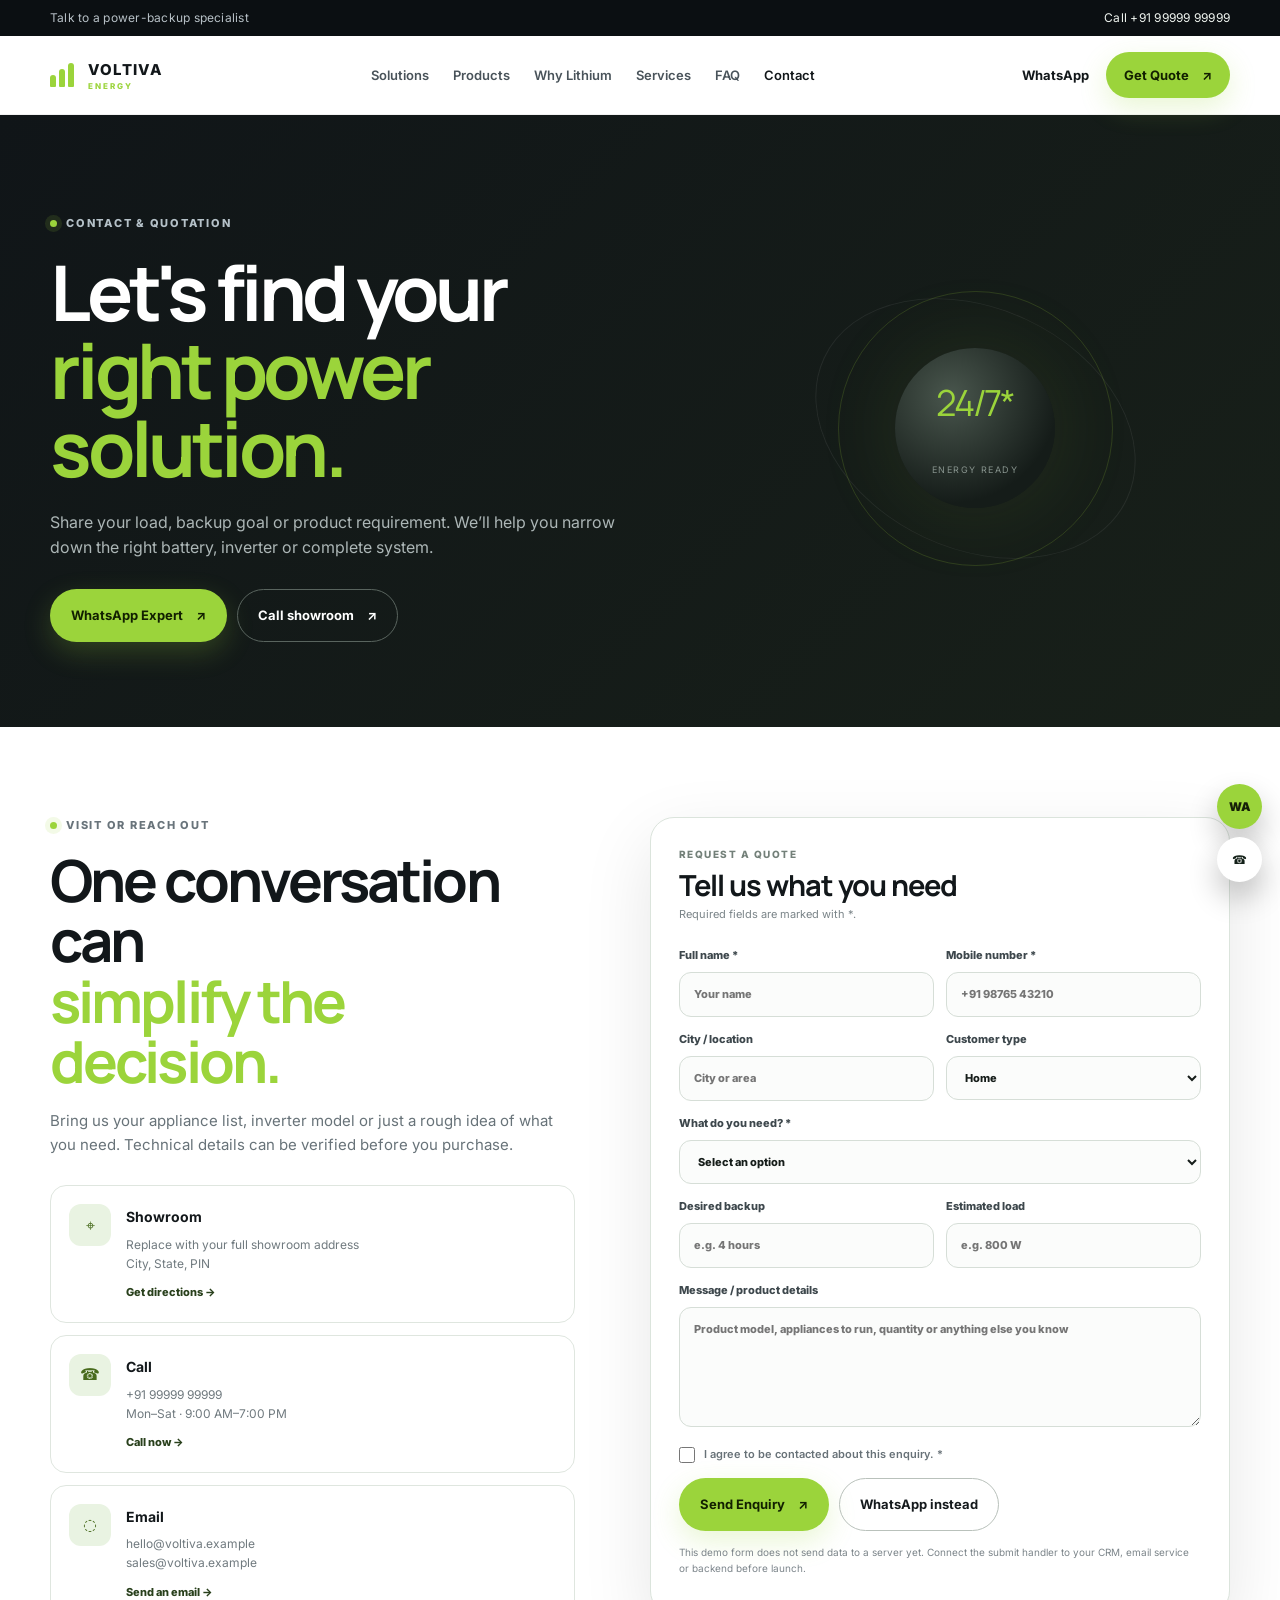
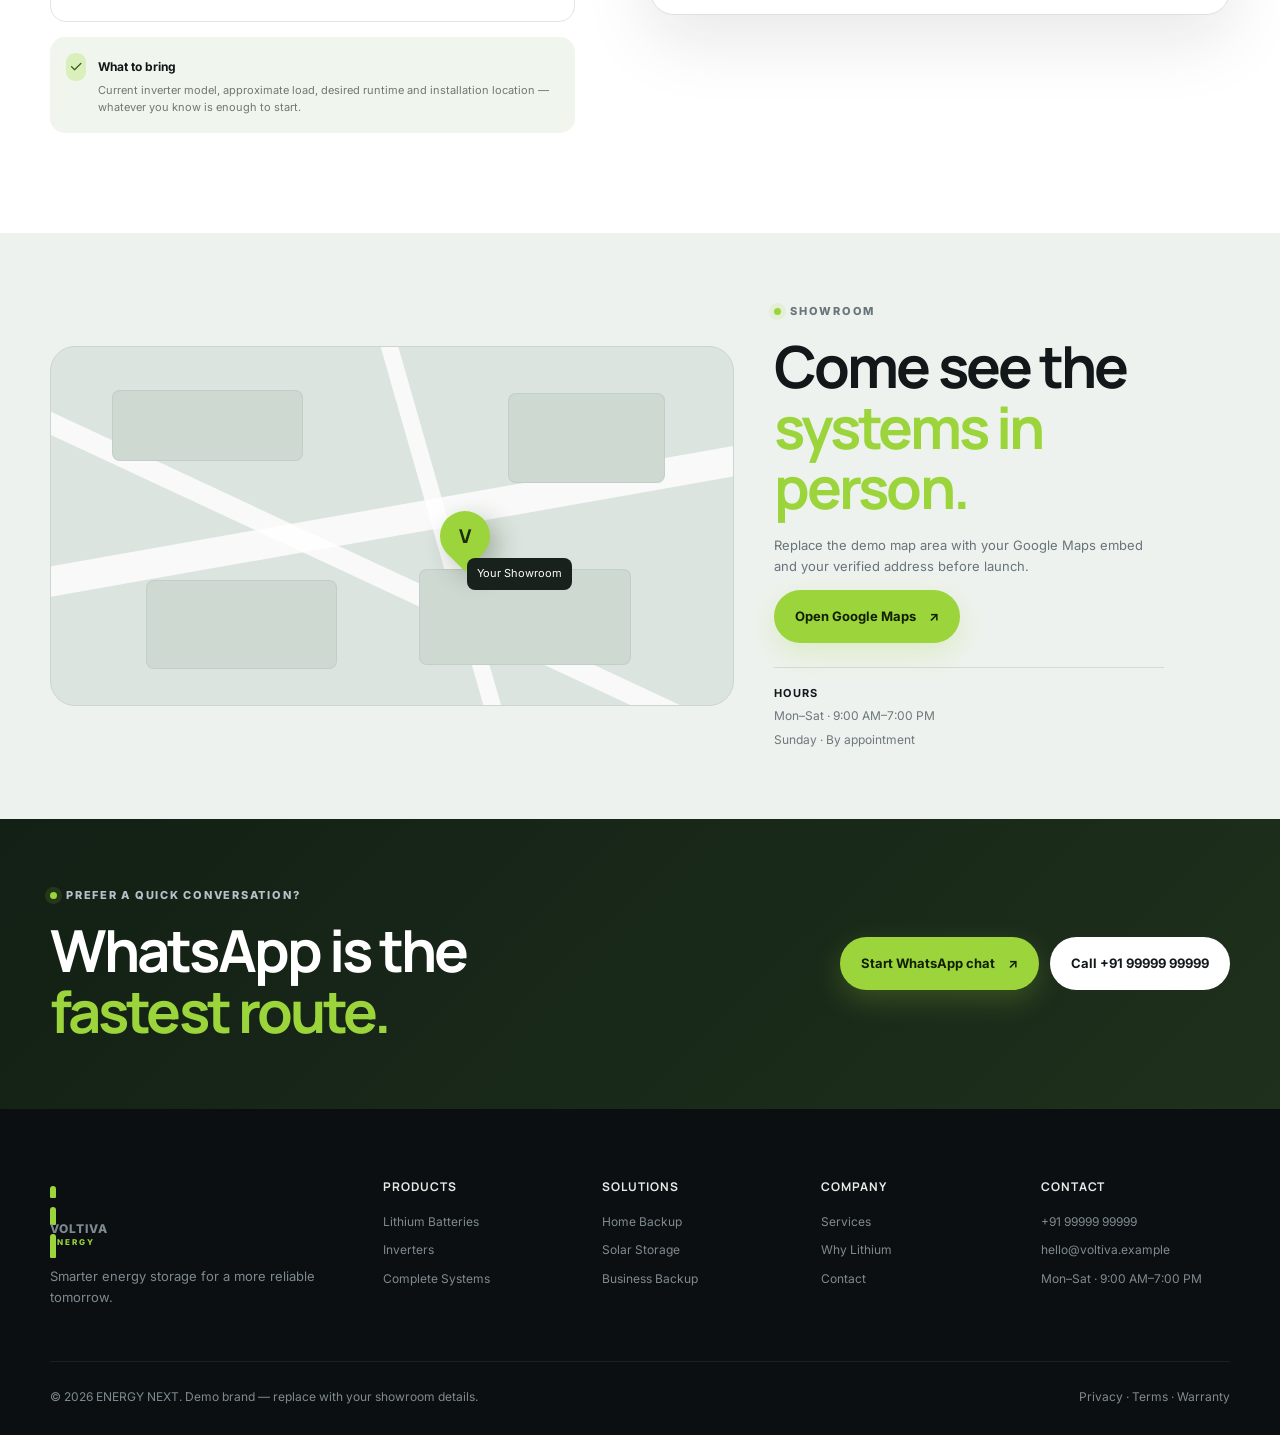
==== commit 874ff2ac: "Add contact section" ====
--- a/contact.html
+++ b/contact.html
@@ -3,9 +3,9 @@
 <head>
   <meta charset="UTF-8" />
   <meta name="viewport" content="width=device-width, initial-scale=1.0" />
-  <meta name="description" content="Contact Voltiva Energy for lithium battery, inverter, solar storage and backup system recommendations." />
+  <meta name="description" content="Contact ENERGY NEXT for lithium battery, inverter, solar storage and backup system recommendations." />
   <meta name="theme-color" content="#101418" />
-  <title>Contact Voltiva Energy | Get a Backup Quote</title>
+  <title>Contact ENERGY NEXT | Get a Backup Quote</title>
   <link rel="preconnect" href="https://fonts.googleapis.com">
   <link rel="preconnect" href="https://fonts.gstatic.com" crossorigin>
   <link href="https://fonts.googleapis.com/css2?family=Inter:wght@400;500;600;700;800&family=Manrope:wght@600;700;800&display=swap" rel="stylesheet">
@@ -43,7 +43,7 @@
     <section class="cta-section compact"><div class="container cta-inner"><div><div class="eyebrow"><span class="dot"></span> Prefer a quick conversation?</div><h2>WhatsApp is the<br><em>fastest route.</em></h2></div><div class="cta-actions"><a class="btn btn-primary" href="https://wa.me/919999999999?text=Hi%20Voltiva%2C%20I%20need%20help%20choosing%20a%20battery%20and%20inverter." target="_blank" rel="noopener">Start WhatsApp chat <span>↗</span></a><a class="btn btn-light" href="tel:+919999999999">Call +91 99999 99999</a></div></div></section>
   </main>
 
-  <footer class="site-footer"><div class="container footer-grid"><div class="footer-brand"><a class="brand footer-brand-mark" href="index.html"><span class="brand-mark"><span></span><span></span><span></span></span><span>VOLTIVA <small>ENERGY</small></span></a><p>Smarter energy storage for a more reliable tomorrow.</p></div><div><h4>Products</h4><a href="index.html#products">Lithium Batteries</a><a href="index.html#products">Inverters</a><a href="index.html#products">Complete Systems</a></div><div><h4>Solutions</h4><a href="index.html#solutions">Home Backup</a><a href="index.html#solutions">Solar Storage</a><a href="index.html#solutions">Business Backup</a></div><div><h4>Company</h4><a href="index.html#services">Services</a><a href="index.html#why-lithium">Why Lithium</a><a href="contact.html">Contact</a></div><div><h4>Contact</h4><a href="tel:+919999999999">+91 99999 99999</a><a href="mailto:hello@voltiva.example">hello@voltiva.example</a><span>Mon–Sat · 9:00 AM–7:00 PM</span></div></div><div class="container footer-bottom"><span>© 2026 Voltiva Energy. Demo brand — replace with your showroom details.</span><span>Privacy · Terms · Warranty</span></div></footer>
+  <footer class="site-footer"><div class="container footer-grid"><div class="footer-brand"><a class="brand footer-brand-mark" href="index.html"><span class="brand-mark"><span></span><span></span><span></span></span><span>VOLTIVA <small>ENERGY</small></span></a><p>Smarter energy storage for a more reliable tomorrow.</p></div><div><h4>Products</h4><a href="index.html#products">Lithium Batteries</a><a href="index.html#products">Inverters</a><a href="index.html#products">Complete Systems</a></div><div><h4>Solutions</h4><a href="index.html#solutions">Home Backup</a><a href="index.html#solutions">Solar Storage</a><a href="index.html#solutions">Business Backup</a></div><div><h4>Company</h4><a href="index.html#services">Services</a><a href="index.html#why-lithium">Why Lithium</a><a href="contact.html">Contact</a></div><div><h4>Contact</h4><a href="tel:+919999999999">+91 99999 99999</a><a href="mailto:hello@voltiva.example">hello@voltiva.example</a><span>Mon–Sat · 9:00 AM–7:00 PM</span></div></div><div class="container footer-bottom"><span>© 2026 ENERGY NEXT. Demo brand — replace with your showroom details.</span><span>Privacy · Terms · Warranty</span></div></footer>
   <div class="floating-actions"><a class="fab fab-whatsapp" href="https://wa.me/919999999999?text=Hi%20Voltiva%2C%20I%27d%20like%20help%20with%20a%20power%20backup%20system." target="_blank" rel="noopener">WA</a><a class="fab fab-call" href="tel:+919999999999">☎</a></div>
   <script src="script.js"></script>
 </body>
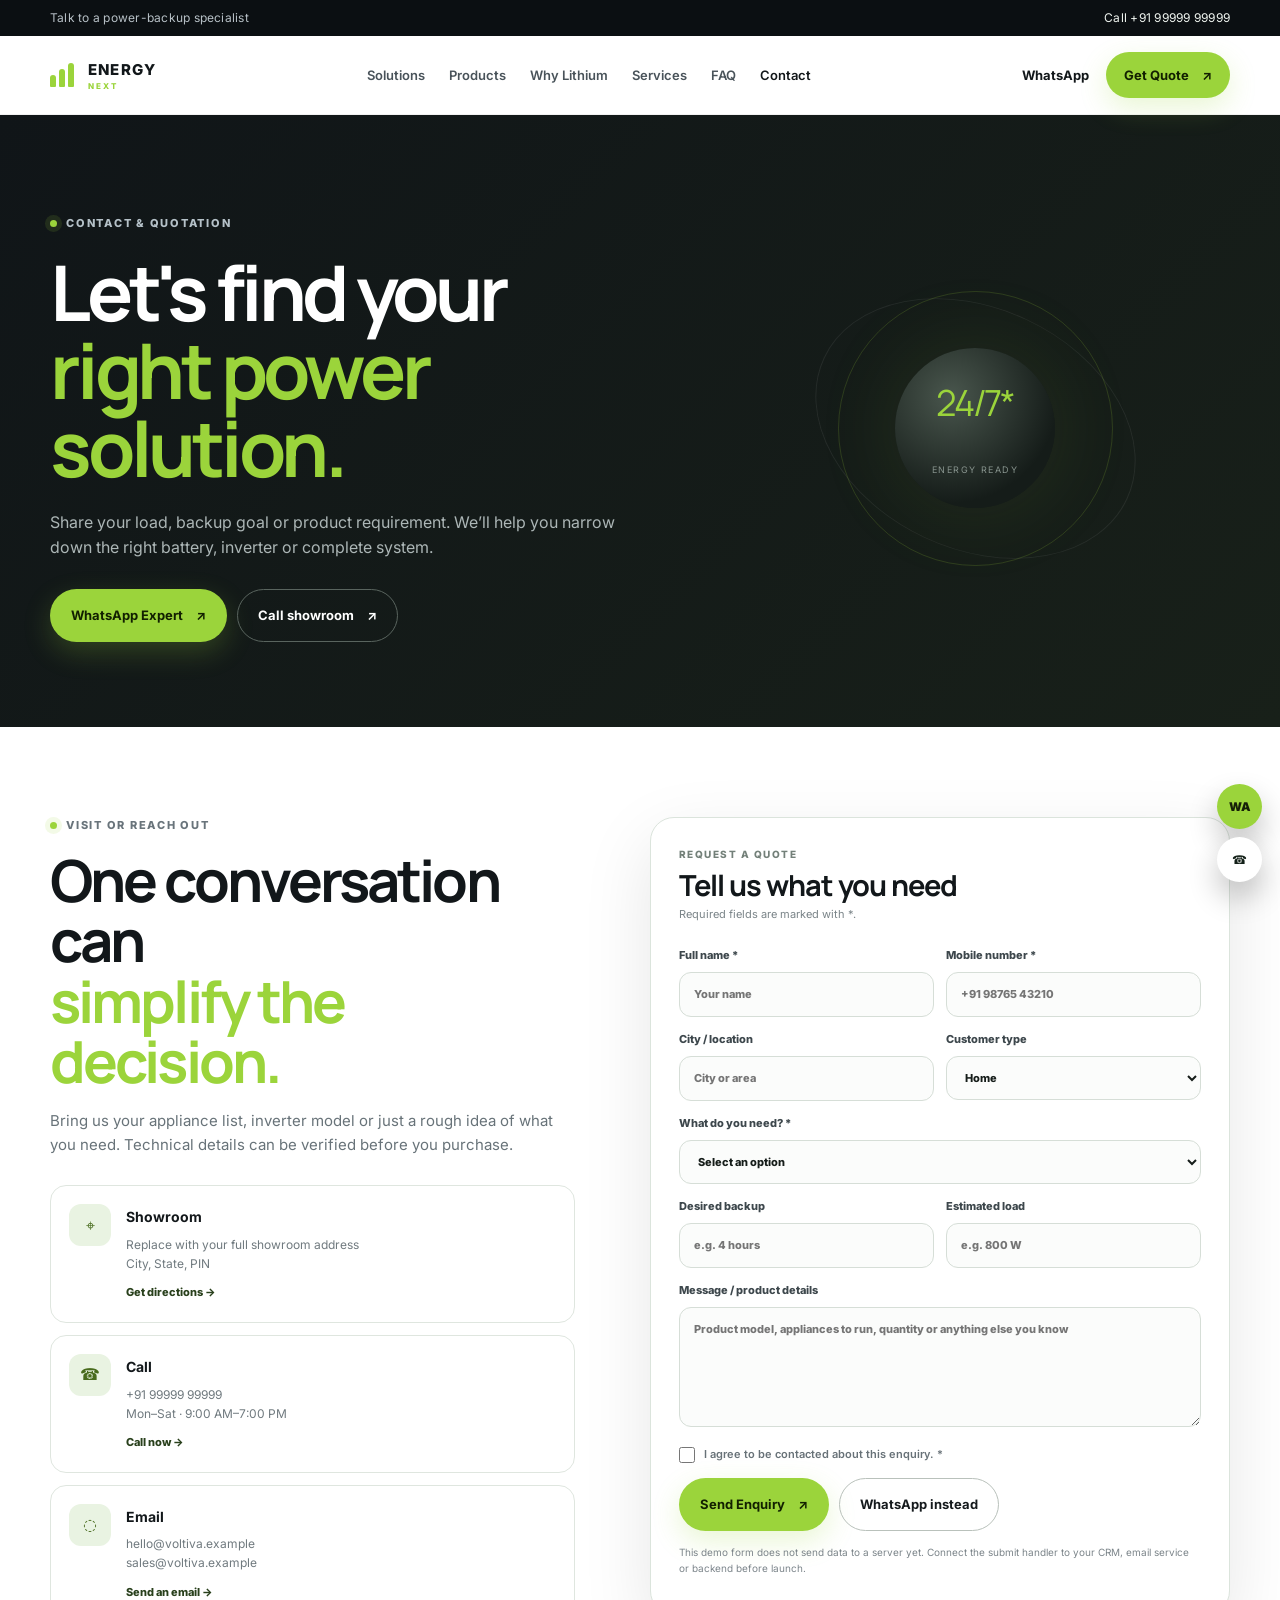
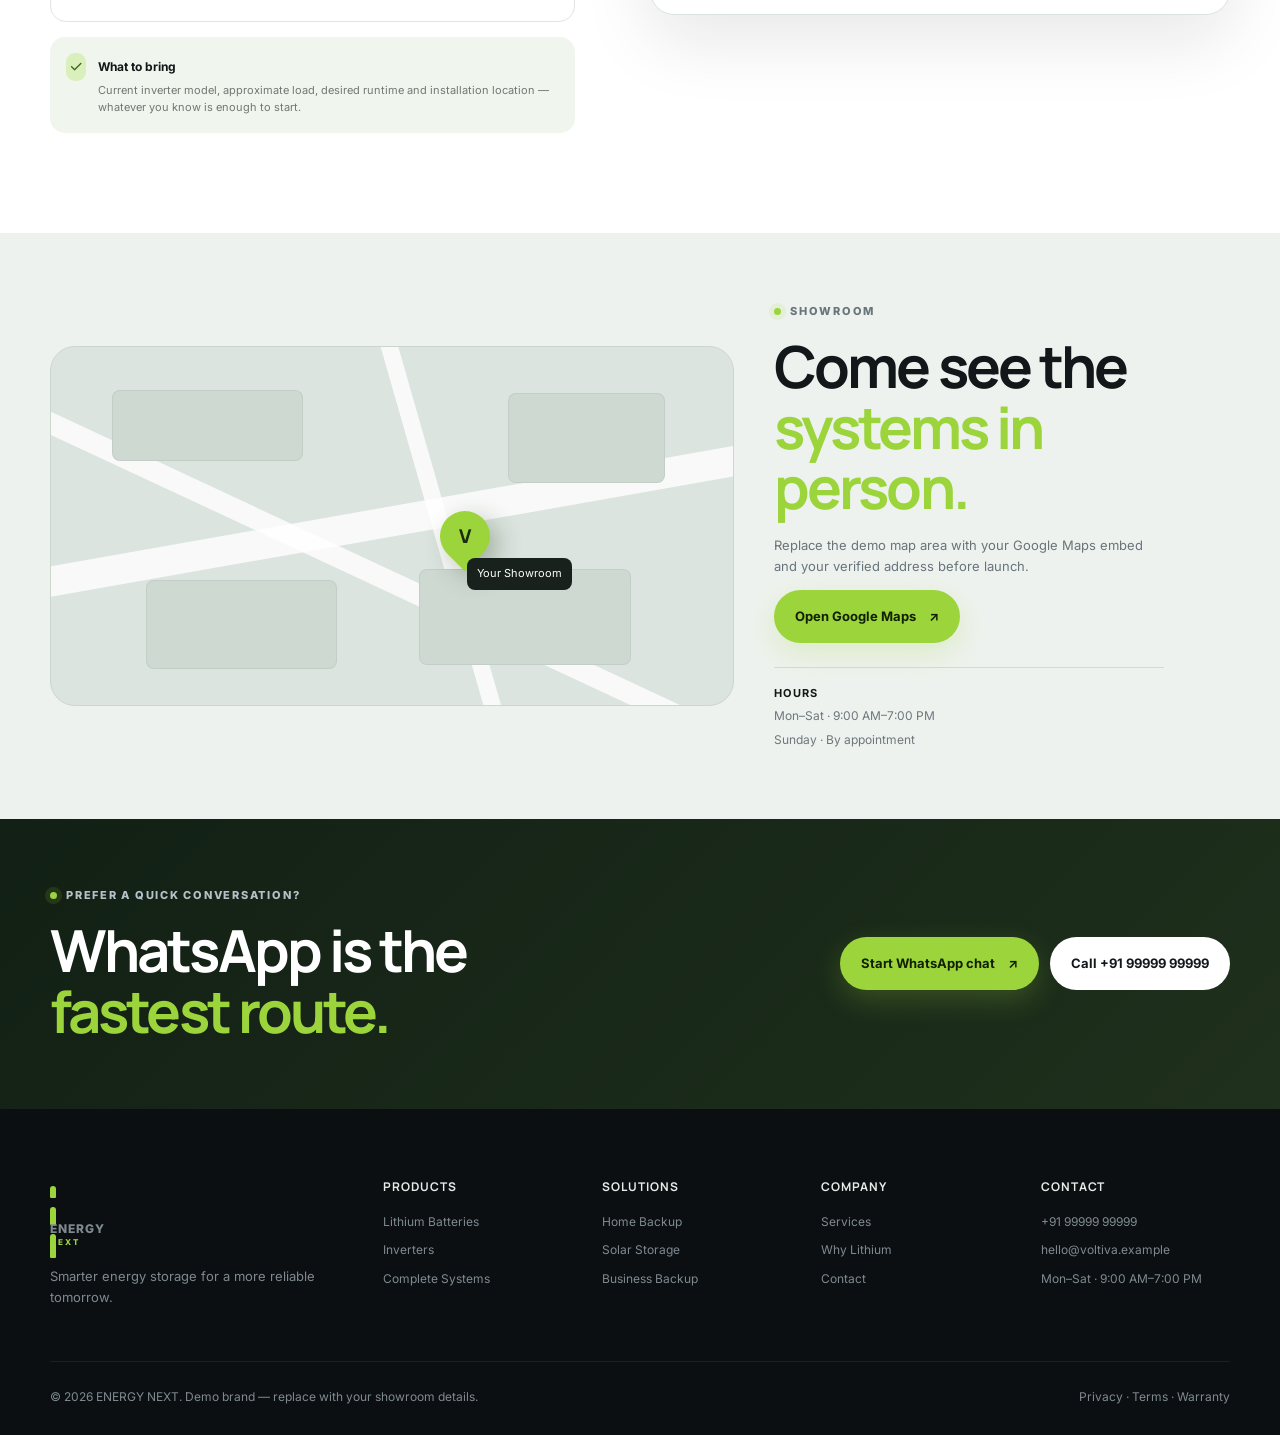
==== commit 503c4c55: "Add contact section" ====
--- a/contact.html
+++ b/contact.html
@@ -13,8 +13,7 @@
 </head>
 <body class="contact-page">
   <div class="topbar"><div class="container topbar-inner"><span>Talk to a power-backup specialist</span><a href="tel:+919999999999">Call +91 99999 99999</a></div></div>
-  <header class="site-header" id="siteHeader"><div class="container nav-wrap"><a class="brand" href="index.html"><span class="brand-mark"><span></span><span></span><span></span></span><span>VOLTIVA <small>ENERGY</small></span></a><button class="nav-toggle" type="button" aria-label="Open navigation" aria-expanded="false"><span></span><span></span><span></span></button><nav class="nav" aria-label="Primary navigation"><a href="index.html#solutions">Solutions</a><a href="index.html#products">Products</a><a href="index.html#why-lithium">Why Lithium</a><a href="index.html#services">Services</a><a href="index.html#faq">FAQ</a><a href="contact.html" class="current">Contact</a></nav><div class="nav-actions"><a class="text-link" href="https://wa.me/919999999999?text=Hi%20Voltiva%2C%20I%27d%20like%20help%20with%20a%20battery%20or%20inverter." target="_blank" rel="noopener">WhatsApp</a><a class="btn btn-primary btn-small" href="#quote">Get Quote <span>↗</span></a></div></div></header>
-
+  <header class="site-header" id="siteHeader"><div class="container nav-wrap"><a class="brand" href="index.html"><span class="brand-mark"><span></span><span></span><span></span></span><span>ENERGY <small>NEXT</small></span></a><button class="nav-toggle" type="button" aria-label="Open navigation" aria-expanded="false"><span></span><span></span><span></span></button><nav class="nav" aria-label="Primary navigation"><a href="index.html#solutions">Solutions</a><a href="index.html#products">Products</a><a href="index.html#why-lithium">Why Lithium</a><a href="index.html#services">Services</a><a href="index.html#faq">FAQ</a><a href="contact.html" class="current">Contact</a></nav><div class="nav-actions"><a class="text-link" href="https://wa.me/919999999999?text=Hi%20Voltiva%2C%20I%27d%20like%20help%20with%20a%20battery%20or%20inverter." target="_blank" rel="noopener">WhatsApp</a><a class="btn btn-primary btn-small" href="#quote">Get Quote <span>↗</span></a></div></div></header>
   <main>
     <section class="contact-hero"><div class="container contact-hero-grid"><div><div class="eyebrow"><span class="dot"></span> Contact & quotation</div><h1>Let's find your<br><em>right power solution.</em></h1><p>Share your load, backup goal or product requirement. We’ll help you narrow down the right battery, inverter or complete system.</p><div class="contact-hero-actions"><a class="btn btn-primary" href="https://wa.me/919999999999?text=Hi%20Voltiva%2C%20I%27d%20like%20a%20power%20backup%20recommendation." target="_blank" rel="noopener">WhatsApp Expert <span>↗</span></a><a class="btn btn-ghost light-border" href="tel:+919999999999">Call showroom <span>↗</span></a></div></div><div class="contact-orb"><div class="contact-orb-core"><span>24/7*</span><small>ENERGY READY</small></div><div class="orbit-ring"></div><div class="orbit-ring ring-2"></div></div></div></section>
 
@@ -43,7 +42,7 @@
     <section class="cta-section compact"><div class="container cta-inner"><div><div class="eyebrow"><span class="dot"></span> Prefer a quick conversation?</div><h2>WhatsApp is the<br><em>fastest route.</em></h2></div><div class="cta-actions"><a class="btn btn-primary" href="https://wa.me/919999999999?text=Hi%20Voltiva%2C%20I%20need%20help%20choosing%20a%20battery%20and%20inverter." target="_blank" rel="noopener">Start WhatsApp chat <span>↗</span></a><a class="btn btn-light" href="tel:+919999999999">Call +91 99999 99999</a></div></div></section>
   </main>
 
-  <footer class="site-footer"><div class="container footer-grid"><div class="footer-brand"><a class="brand footer-brand-mark" href="index.html"><span class="brand-mark"><span></span><span></span><span></span></span><span>VOLTIVA <small>ENERGY</small></span></a><p>Smarter energy storage for a more reliable tomorrow.</p></div><div><h4>Products</h4><a href="index.html#products">Lithium Batteries</a><a href="index.html#products">Inverters</a><a href="index.html#products">Complete Systems</a></div><div><h4>Solutions</h4><a href="index.html#solutions">Home Backup</a><a href="index.html#solutions">Solar Storage</a><a href="index.html#solutions">Business Backup</a></div><div><h4>Company</h4><a href="index.html#services">Services</a><a href="index.html#why-lithium">Why Lithium</a><a href="contact.html">Contact</a></div><div><h4>Contact</h4><a href="tel:+919999999999">+91 99999 99999</a><a href="mailto:hello@voltiva.example">hello@voltiva.example</a><span>Mon–Sat · 9:00 AM–7:00 PM</span></div></div><div class="container footer-bottom"><span>© 2026 ENERGY NEXT. Demo brand — replace with your showroom details.</span><span>Privacy · Terms · Warranty</span></div></footer>
+  <footer class="site-footer"><div class="container footer-grid"><div class="footer-brand"><a class="brand footer-brand-mark" href="index.html"><span class="brand-mark"><span></span><span></span><span></span></span><span>ENERGY <small>NEXT</small></span></a><p>Smarter energy storage for a more reliable tomorrow.</p></div><div><h4>Products</h4><a href="index.html#products">Lithium Batteries</a><a href="index.html#products">Inverters</a><a href="index.html#products">Complete Systems</a></div><div><h4>Solutions</h4><a href="index.html#solutions">Home Backup</a><a href="index.html#solutions">Solar Storage</a><a href="index.html#solutions">Business Backup</a></div><div><h4>Company</h4><a href="index.html#services">Services</a><a href="index.html#why-lithium">Why Lithium</a><a href="contact.html">Contact</a></div><div><h4>Contact</h4><a href="tel:+919999999999">+91 99999 99999</a><a href="mailto:hello@voltiva.example">hello@voltiva.example</a><span>Mon–Sat · 9:00 AM–7:00 PM</span></div></div><div class="container footer-bottom"><span>© 2026 ENERGY NEXT. Demo brand — replace with your showroom details.</span><span>Privacy · Terms · Warranty</span></div></footer>
   <div class="floating-actions"><a class="fab fab-whatsapp" href="https://wa.me/919999999999?text=Hi%20Voltiva%2C%20I%27d%20like%20help%20with%20a%20power%20backup%20system." target="_blank" rel="noopener">WA</a><a class="fab fab-call" href="tel:+919999999999">☎</a></div>
   <script src="script.js"></script>
 </body>
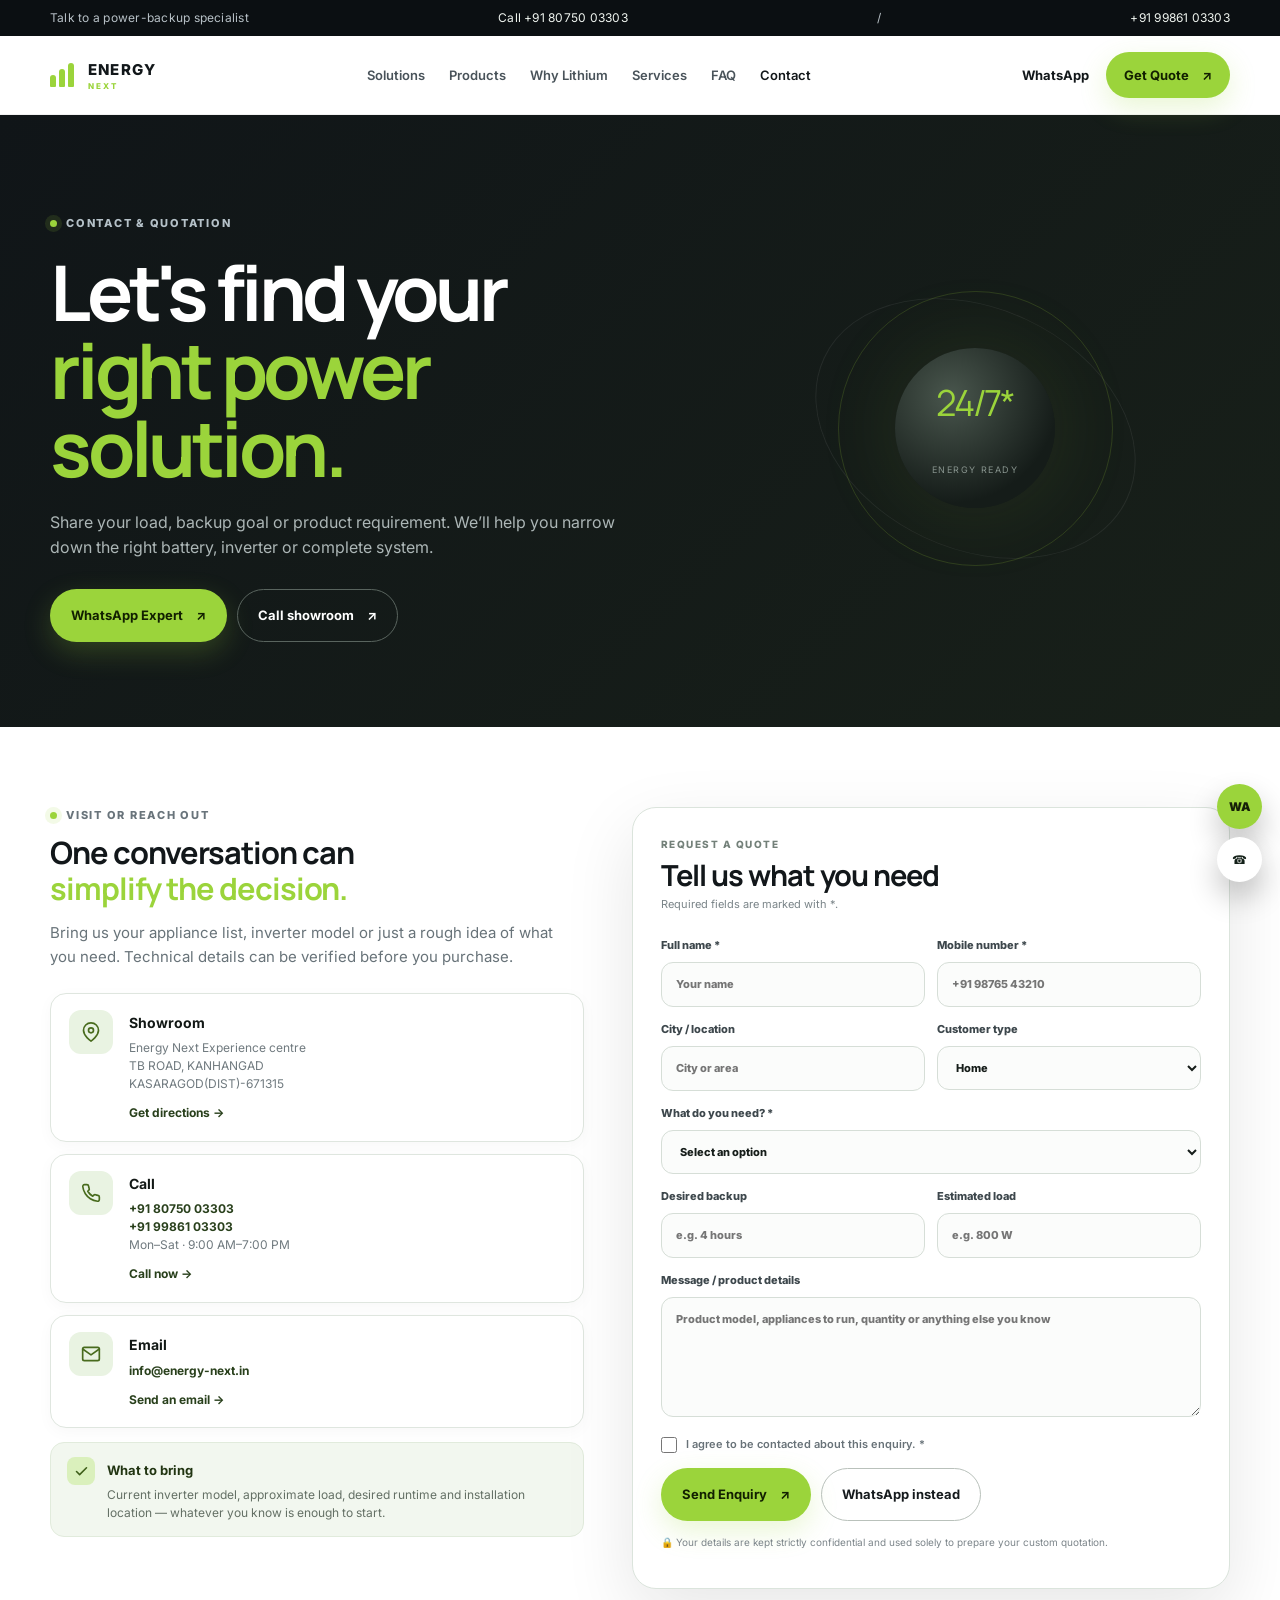
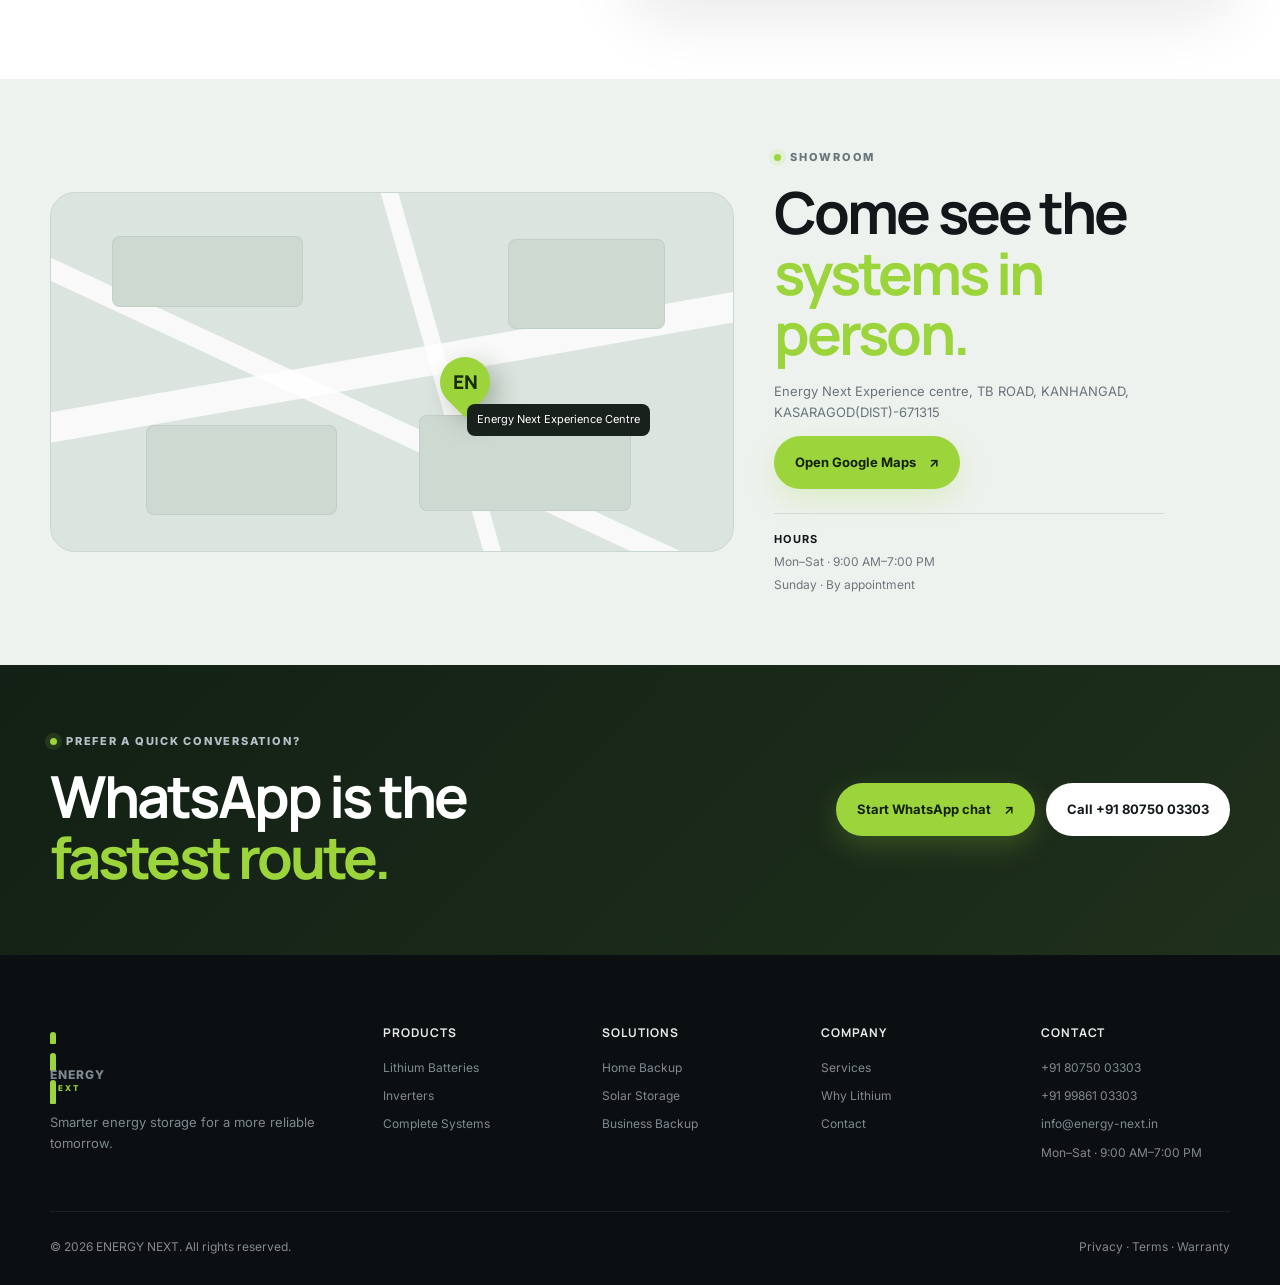
==== commit 8d7a0f13: "Initial commit" ====
--- a/contact.html
+++ b/contact.html
@@ -1,49 +1,239 @@
 <!DOCTYPE html>
 <html lang="en">
+
 <head>
   <meta charset="UTF-8" />
   <meta name="viewport" content="width=device-width, initial-scale=1.0" />
-  <meta name="description" content="Contact ENERGY NEXT for lithium battery, inverter, solar storage and backup system recommendations." />
+  <meta name="description"
+    content="Contact ENERGY NEXT for lithium battery, inverter, solar storage and backup system recommendations." />
   <meta name="theme-color" content="#101418" />
   <title>Contact ENERGY NEXT | Get a Backup Quote</title>
   <link rel="preconnect" href="https://fonts.googleapis.com">
   <link rel="preconnect" href="https://fonts.gstatic.com" crossorigin>
-  <link href="https://fonts.googleapis.com/css2?family=Inter:wght@400;500;600;700;800&family=Manrope:wght@600;700;800&display=swap" rel="stylesheet">
-  <link rel="stylesheet" href="styles.css" />
+  <link
+    href="https://fonts.googleapis.com/css2?family=Inter:wght@400;500;600;700;800&family=Manrope:wght@600;700;800&display=swap"
+    rel="stylesheet">
+  <link rel="stylesheet" href="styles.css?v=2.1" />
 </head>
+
 <body class="contact-page">
-  <div class="topbar"><div class="container topbar-inner"><span>Talk to a power-backup specialist</span><a href="tel:+919999999999">Call +91 99999 99999</a></div></div>
-  <header class="site-header" id="siteHeader"><div class="container nav-wrap"><a class="brand" href="index.html"><span class="brand-mark"><span></span><span></span><span></span></span><span>ENERGY <small>NEXT</small></span></a><button class="nav-toggle" type="button" aria-label="Open navigation" aria-expanded="false"><span></span><span></span><span></span></button><nav class="nav" aria-label="Primary navigation"><a href="index.html#solutions">Solutions</a><a href="index.html#products">Products</a><a href="index.html#why-lithium">Why Lithium</a><a href="index.html#services">Services</a><a href="index.html#faq">FAQ</a><a href="contact.html" class="current">Contact</a></nav><div class="nav-actions"><a class="text-link" href="https://wa.me/919999999999?text=Hi%20Voltiva%2C%20I%27d%20like%20help%20with%20a%20battery%20or%20inverter." target="_blank" rel="noopener">WhatsApp</a><a class="btn btn-primary btn-small" href="#quote">Get Quote <span>↗</span></a></div></div></header>
+  <div class="topbar">
+    <div class="container topbar-inner"><span>Talk to a power-backup specialist</span><a href="tel:+919061639695">Call
+        +91 80750 03303</a> / <a href="tel:+919986103303">+91 99861 03303</a></div>
+  </div>
+  <header class="site-header" id="siteHeader">
+    <div class="container nav-wrap"><a class="brand" href="index.html"><span
+          class="brand-mark"><span></span><span></span><span></span></span><span>ENERGY
+          <small>NEXT</small></span></a><button class="nav-toggle" type="button" aria-label="Open navigation"
+        aria-expanded="false"><span></span><span></span><span></span></button>
+      <nav class="nav" aria-label="Primary navigation"><a href="index.html#solutions">Solutions</a><a
+          href="index.html#products">Products</a><a href="index.html#why-lithium">Why Lithium</a><a
+          href="index.html#services">Services</a><a href="index.html#faq">FAQ</a><a href="contact.html"
+          class="current">Contact</a></nav>
+      <div class="nav-actions"><a class="text-link"
+          href="https://wa.me/919061639695?text=Hi%20Energy%20Next%2C%20I%27d%20like%20help%20with%20a%20battery%20or%20inverter."
+          target="_blank" rel="noopener">WhatsApp</a><a class="btn btn-primary btn-small" href="#quote">Get Quote
+          <span>↗</span></a></div>
+    </div>
+  </header>
   <main>
-    <section class="contact-hero"><div class="container contact-hero-grid"><div><div class="eyebrow"><span class="dot"></span> Contact & quotation</div><h1>Let's find your<br><em>right power solution.</em></h1><p>Share your load, backup goal or product requirement. We’ll help you narrow down the right battery, inverter or complete system.</p><div class="contact-hero-actions"><a class="btn btn-primary" href="https://wa.me/919999999999?text=Hi%20Voltiva%2C%20I%27d%20like%20a%20power%20backup%20recommendation." target="_blank" rel="noopener">WhatsApp Expert <span>↗</span></a><a class="btn btn-ghost light-border" href="tel:+919999999999">Call showroom <span>↗</span></a></div></div><div class="contact-orb"><div class="contact-orb-core"><span>24/7*</span><small>ENERGY READY</small></div><div class="orbit-ring"></div><div class="orbit-ring ring-2"></div></div></div></section>
-
-    <section class="section section-light contact-main" id="quote"><div class="container contact-grid">
-      <div class="contact-info"><div class="eyebrow dark"><span class="dot"></span> Visit or reach out</div><h2>One conversation can<br><em>simplify the decision.</em></h2><p>Bring us your appliance list, inverter model or just a rough idea of what you need. Technical details can be verified before you purchase.</p>
-        <div class="contact-cards"><div class="contact-card"><span class="contact-icon">⌖</span><div><strong>Showroom</strong><p>Replace with your full showroom address<br>City, State, PIN</p><a href="#map">Get directions →</a></div></div><div class="contact-card"><span class="contact-icon">☎</span><div><strong>Call</strong><p>+91 99999 99999<br>Mon–Sat · 9:00 AM–7:00 PM</p><a href="tel:+919999999999">Call now →</a></div></div><div class="contact-card"><span class="contact-icon">◌</span><div><strong>Email</strong><p>hello@voltiva.example<br>sales@voltiva.example</p><a href="mailto:hello@voltiva.example">Send an email →</a></div></div></div>
-        <div class="contact-trust"><span>✓</span><div><strong>What to bring</strong><p>Current inverter model, approximate load, desired runtime and installation location — whatever you know is enough to start.</p></div></div>
-      </div>
-
-      <form class="quote-form" id="quoteForm" novalidate>
-        <div class="form-head"><span class="mini-kicker">REQUEST A QUOTE</span><h3>Tell us what you need</h3><p>Required fields are marked with *.</p></div>
-        <div class="form-row"><label>Full name *<input name="name" type="text" autocomplete="name" required placeholder="Your name"></label><label>Mobile number *<input name="phone" type="tel" autocomplete="tel" required placeholder="+91 98765 43210"></label></div>
-        <div class="form-row"><label>City / location<input name="location" type="text" autocomplete="address-level2" placeholder="City or area"></label><label>Customer type<select name="customerType"><option>Home</option><option>Business</option><option>Installer / Dealer</option><option>Other</option></select></label></div>
-        <label>What do you need? *<select name="requirement" required><option value="">Select an option</option><option>Lithium battery</option><option>Inverter</option><option>Battery + inverter package</option><option>Solar storage</option><option>Service / installation</option><option>Not sure — help me choose</option></select></label>
-        <div class="form-row"><label>Desired backup<input name="backup" type="text" placeholder="e.g. 4 hours"></label><label>Estimated load<input name="load" type="text" placeholder="e.g. 800 W"></label></div>
-        <label>Message / product details<textarea name="message" rows="4" placeholder="Product model, appliances to run, quantity or anything else you know"></textarea></label>
-        <label class="checkbox"><input type="checkbox" name="consent" required><span>I agree to be contacted about this enquiry. *</span></label>
-        <div class="form-actions"><button class="btn btn-primary" type="submit">Send Enquiry <span>↗</span></button><a class="btn btn-ghost dark-btn" href="https://wa.me/919999999999?text=Hi%20Voltiva%2C%20I%20want%20to%20discuss%20a%20quote." target="_blank" rel="noopener">WhatsApp instead</a></div>
-        <div class="form-message" id="formMessage" role="status" aria-live="polite"></div>
-        <p class="micro-note">This demo form does not send data to a server yet. Connect the submit handler to your CRM, email service or backend before launch.</p>
-      </form>
-    </div></section>
-
-    <section class="map-section" id="map"><div class="container map-wrap"><div class="fake-map"><div class="map-road r1"></div><div class="map-road r2"></div><div class="map-road r3"></div><div class="map-block b1"></div><div class="map-block b2"></div><div class="map-block b3"></div><div class="map-block b4"></div><div class="map-pin"><span>V</span></div><div class="map-label">Your Showroom</div></div><div class="map-copy"><div class="eyebrow dark"><span class="dot"></span> Showroom</div><h2>Come see the<br><em>systems in person.</em></h2><p>Replace the demo map area with your Google Maps embed and your verified address before launch.</p><a class="btn btn-primary" href="https://maps.google.com" target="_blank" rel="noopener">Open Google Maps <span>↗</span></a><div class="hours"><strong>Hours</strong><span>Mon–Sat · 9:00 AM–7:00 PM</span><span>Sunday · By appointment</span></div></div></div></section>
-
-    <section class="cta-section compact"><div class="container cta-inner"><div><div class="eyebrow"><span class="dot"></span> Prefer a quick conversation?</div><h2>WhatsApp is the<br><em>fastest route.</em></h2></div><div class="cta-actions"><a class="btn btn-primary" href="https://wa.me/919999999999?text=Hi%20Voltiva%2C%20I%20need%20help%20choosing%20a%20battery%20and%20inverter." target="_blank" rel="noopener">Start WhatsApp chat <span>↗</span></a><a class="btn btn-light" href="tel:+919999999999">Call +91 99999 99999</a></div></div></section>
+    <section class="contact-hero">
+      <div class="container contact-hero-grid">
+        <div>
+          <div class="eyebrow"><span class="dot"></span> Contact & quotation</div>
+          <h1>Let's find your<br><em>right power solution.</em></h1>
+          <p>Share your load, backup goal or product requirement. We’ll help you narrow down the right battery, inverter
+            or complete system.</p>
+          <div class="contact-hero-actions"><a class="btn btn-primary"
+              href="https://wa.me/919061639695?text=Hi%20Energy%20Next%2C%20I%27d%20like%20a%20power%20backup%20recommendation."
+              target="_blank" rel="noopener">WhatsApp Expert <span>↗</span></a><a class="btn btn-ghost light-border"
+              href="tel:+919061639695">Call showroom <span>↗</span></a></div>
+        </div>
+        <div class="contact-orb">
+          <div class="contact-orb-core"><span>24/7*</span><small>ENERGY READY</small></div>
+          <div class="orbit-ring"></div>
+          <div class="orbit-ring ring-2"></div>
+        </div>
+      </div>
+    </section>
+
+    <section class="section section-light contact-main" id="quote">
+      <div class="container contact-grid">
+        <div class="contact-info">
+          <div class="eyebrow dark"><span class="dot"></span> Visit or reach out</div>
+          <h2>One conversation can<br><em>simplify the decision.</em></h2>
+          <p>Bring us your appliance list, inverter model or just a rough idea of what you need. Technical details can
+            be verified before you purchase.</p>
+          <div class="contact-cards">
+            <div class="contact-card">
+              <span class="contact-icon" aria-hidden="true">
+                <svg width="20" height="20" viewBox="0 0 24 24" fill="none" stroke="currentColor" stroke-width="2"
+                  stroke-linecap="round" stroke-linejoin="round">
+                  <path d="M21 10c0 7-9 13-9 13s-9-6-9-13a9 9 0 0 1 18 0z"></path>
+                  <circle cx="12" cy="10" r="3"></circle>
+                </svg>
+              </span>
+              <div><strong>Showroom</strong>
+                <p>Energy Next Experience centre<br>TB ROAD, KANHANGAD<br>KASARAGOD(DIST)-671315</p><a
+                  href="https://maps.google.com/?q=Energy+Next+Experience+centre+TB+ROAD+KANHANGAD+KASARAGOD+671315"
+                  target="_blank" rel="noopener">Get directions →</a>
+              </div>
+            </div>
+            <div class="contact-card">
+              <span class="contact-icon" aria-hidden="true">
+                <svg width="20" height="20" viewBox="0 0 24 24" fill="none" stroke="currentColor" stroke-width="2"
+                  stroke-linecap="round" stroke-linejoin="round">
+                  <path
+                    d="M22 16.92v3a2 2 0 0 1-2.18 2 19.79 19.79 0 0 1-8.63-3.07 19.5 19.5 0 0 1-6-6 19.79 19.79 0 0 1-3.07-8.67A2 2 0 0 1 4.11 2h3a2 2 0 0 1 2 1.72 12.84 12.84 0 0 0 .7 2.81 2 2 0 0 1-.45 2.11L8.09 9.91a16 16 0 0 0 6 6l1.27-1.27a2 2 0 0 1 2.11-.45 12.84 12.84 0 0 0 2.81.7A2 2 0 0 1 22 16.92z">
+                  </path>
+                </svg>
+              </span>
+              <div><strong>Call</strong>
+                <p><a href="tel:+919061639695">+91 80750 03303</a><br><a href="tel:+919986103303">+91 99861
+                    03303</a><br>Mon–Sat · 9:00 AM–7:00 PM</p><a href="tel:+919061639695">Call now →</a>
+              </div>
+            </div>
+            <div class="contact-card">
+              <span class="contact-icon" aria-hidden="true">
+                <svg width="20" height="20" viewBox="0 0 24 24" fill="none" stroke="currentColor" stroke-width="2"
+                  stroke-linecap="round" stroke-linejoin="round">
+                  <path d="M4 4h16c1.1 0 2 .9 2 2v12c0 1.1-.9 2-2 2H4c-1.1 0-2-.9-2-2V6c0-1.1.9-2 2-2z"></path>
+                  <polyline points="22,6 12,13 2,6"></polyline>
+                </svg>
+              </span>
+              <div><strong>Email</strong>
+                <p><a href="mailto:info@energy-next.in">info@energy-next.in</a></p><a
+                  href="mailto:info@energy-next.in">Send an
+                  email →</a>
+              </div>
+            </div>
+          </div>
+          <div class="contact-trust">
+            <span aria-hidden="true">
+              <svg width="15" height="15" viewBox="0 0 24 24" fill="none" stroke="currentColor" stroke-width="2.5"
+                stroke-linecap="round" stroke-linejoin="round">
+                <polyline points="20 6 9 17 4 12"></polyline>
+              </svg>
+            </span>
+            <div><strong>What to bring</strong>
+              <p>Current inverter model, approximate load, desired runtime and installation location — whatever you know
+                is enough to start.</p>
+            </div>
+          </div>
+        </div>
+
+        <form class="quote-form" id="quoteForm" novalidate>
+          <div class="form-head"><span class="mini-kicker">REQUEST A QUOTE</span>
+            <h3>Tell us what you need</h3>
+            <p>Required fields are marked with *.</p>
+          </div>
+          <div class="form-row"><label>Full name *<input name="name" type="text" autocomplete="name" required
+                placeholder="Your name"></label><label>Mobile number *<input name="phone" type="tel" autocomplete="tel"
+                required placeholder="+91 98765 43210"></label></div>
+          <div class="form-row"><label>City / location<input name="location" type="text" autocomplete="address-level2"
+                placeholder="City or area"></label><label>Customer type<select name="customerType">
+                <option>Home</option>
+                <option>Business</option>
+                <option>Installer / Dealer</option>
+                <option>Other</option>
+              </select></label></div>
+          <label>What do you need? *<select name="requirement" required>
+              <option value="">Select an option</option>
+              <option>Lithium battery</option>
+              <option>Inverter</option>
+              <option>Battery + inverter package</option>
+              <option>Solar storage</option>
+              <option>Service / installation</option>
+              <option>Not sure — help me choose</option>
+            </select></label>
+          <div class="form-row"><label>Desired backup<input name="backup" type="text"
+                placeholder="e.g. 4 hours"></label><label>Estimated load<input name="load" type="text"
+                placeholder="e.g. 800 W"></label></div>
+          <label>Message / product details<textarea name="message" rows="4"
+              placeholder="Product model, appliances to run, quantity or anything else you know"></textarea></label>
+          <label class="checkbox"><input type="checkbox" name="consent" required><span>I agree to be contacted about
+              this enquiry. *</span></label>
+          <div class="form-actions"><button class="btn btn-primary" type="submit">Send Enquiry <span>↗</span></button><a
+              class="btn btn-ghost dark-btn" id="whatsappQuoteBtn"
+              href="https://wa.me/919061639695?text=Hi%20Energy%20Next%2C%20I%20want%20to%20discuss%20a%20quote."
+              target="_blank" rel="noopener">WhatsApp instead</a></div>
+          <div class="form-message" id="formMessage" role="status" aria-live="polite"></div>
+          <p class="micro-note">🔒 Your details are kept strictly confidential and used solely to prepare your custom
+            quotation.</p>
+        </form>
+      </div>
+    </section>
+
+    <section class="map-section" id="map">
+      <div class="container map-wrap">
+        <div class="fake-map">
+          <div class="map-road r1"></div>
+          <div class="map-road r2"></div>
+          <div class="map-road r3"></div>
+          <div class="map-block b1"></div>
+          <div class="map-block b2"></div>
+          <div class="map-block b3"></div>
+          <div class="map-block b4"></div>
+          <div class="map-pin"><span>EN</span></div>
+          <div class="map-label">Energy Next Experience Centre</div>
+        </div>
+        <div class="map-copy">
+          <div class="eyebrow dark"><span class="dot"></span> Showroom</div>
+          <h2>Come see the<br><em>systems in person.</em></h2>
+          <p>Energy Next Experience centre, TB ROAD, KANHANGAD, KASARAGOD(DIST)-671315</p><a class="btn btn-primary"
+            href="https://maps.google.com/?q=Energy+Next+Experience+centre+TB+ROAD+KANHANGAD+KASARAGOD+671315"
+            target="_blank" rel="noopener">Open Google Maps
+            <span>↗</span></a>
+          <div class="hours"><strong>Hours</strong><span>Mon–Sat · 9:00 AM–7:00 PM</span><span>Sunday · By
+              appointment</span></div>
+        </div>
+      </div>
+    </section>
+
+    <section class="cta-section compact">
+      <div class="container cta-inner">
+        <div>
+          <div class="eyebrow"><span class="dot"></span> Prefer a quick conversation?</div>
+          <h2>WhatsApp is the<br><em>fastest route.</em></h2>
+        </div>
+        <div class="cta-actions"><a class="btn btn-primary"
+            href="https://wa.me/919061639695?text=Hi%20Energy%20Next%2C%20I%20need%20help%20choosing%20a%20battery%20and%20inverter."
+            target="_blank" rel="noopener">Start WhatsApp chat <span>↗</span></a><a class="btn btn-light"
+            href="tel:+919061639695">Call +91 80750 03303</a></div>
+      </div>
+    </section>
   </main>
 
-  <footer class="site-footer"><div class="container footer-grid"><div class="footer-brand"><a class="brand footer-brand-mark" href="index.html"><span class="brand-mark"><span></span><span></span><span></span></span><span>ENERGY <small>NEXT</small></span></a><p>Smarter energy storage for a more reliable tomorrow.</p></div><div><h4>Products</h4><a href="index.html#products">Lithium Batteries</a><a href="index.html#products">Inverters</a><a href="index.html#products">Complete Systems</a></div><div><h4>Solutions</h4><a href="index.html#solutions">Home Backup</a><a href="index.html#solutions">Solar Storage</a><a href="index.html#solutions">Business Backup</a></div><div><h4>Company</h4><a href="index.html#services">Services</a><a href="index.html#why-lithium">Why Lithium</a><a href="contact.html">Contact</a></div><div><h4>Contact</h4><a href="tel:+919999999999">+91 99999 99999</a><a href="mailto:hello@voltiva.example">hello@voltiva.example</a><span>Mon–Sat · 9:00 AM–7:00 PM</span></div></div><div class="container footer-bottom"><span>© 2026 ENERGY NEXT. Demo brand — replace with your showroom details.</span><span>Privacy · Terms · Warranty</span></div></footer>
-  <div class="floating-actions"><a class="fab fab-whatsapp" href="https://wa.me/919999999999?text=Hi%20Voltiva%2C%20I%27d%20like%20help%20with%20a%20power%20backup%20system." target="_blank" rel="noopener">WA</a><a class="fab fab-call" href="tel:+919999999999">☎</a></div>
-  <script src="script.js"></script>
+  <footer class="site-footer">
+    <div class="container footer-grid">
+      <div class="footer-brand"><a class="brand footer-brand-mark" href="index.html"><span
+            class="brand-mark"><span></span><span></span><span></span></span><span>ENERGY <small>NEXT</small></span></a>
+        <p>Smarter energy storage for a more reliable tomorrow.</p>
+      </div>
+      <div>
+        <h4>Products</h4><a href="index.html#products">Lithium Batteries</a><a
+          href="index.html#products">Inverters</a><a href="index.html#products">Complete Systems</a>
+      </div>
+      <div>
+        <h4>Solutions</h4><a href="index.html#solutions">Home Backup</a><a href="index.html#solutions">Solar
+          Storage</a><a href="index.html#solutions">Business Backup</a>
+      </div>
+      <div>
+        <h4>Company</h4><a href="index.html#services">Services</a><a href="index.html#why-lithium">Why Lithium</a><a
+          href="contact.html">Contact</a>
+      </div>
+      <div>
+        <h4>Contact</h4><a href="tel:+919061639695">+91 80750 03303</a><a href="tel:+919986103303">+91 99861 03303</a><a
+          href="mailto:info@energy-next.in">info@energy-next.in</a><span>Mon–Sat · 9:00 AM–7:00 PM</span>
+      </div>
+    </div>
+    <div class="container footer-bottom"><span>© 2026 ENERGY NEXT. All rights reserved.</span><span>Privacy · Terms ·
+        Warranty</span></div>
+  </footer>
+  <div class="floating-actions"><a class="fab fab-whatsapp"
+      href="https://wa.me/919061639695?text=Hi%20Energy%20Next%2C%20I%27d%20like%20help%20with%20a%20power%20backup%20system."
+      target="_blank" rel="noopener">WA</a><a class="fab fab-call" href="tel:+919061639695">☎</a></div>
+  <script src="script.js?v=2.1"></script>
 </body>
+
 </html>
--- a/styles.css
+++ b/styles.css
@@ -704,8 +704,15 @@
     border-radius: 22px;
     overflow: hidden;
     position: relative;
-    min-height: 450px;
-    box-shadow: 0 16px 40px rgba(20, 30, 24, .04)
+    display: flex;
+    flex-direction: column;
+    box-shadow: 0 16px 40px rgba(20, 30, 24, .04);
+    transition: transform .3s cubic-bezier(0.16, 1, 0.3, 1), box-shadow .3s cubic-bezier(0.16, 1, 0.3, 1);
+}
+
+.solution-card:hover {
+    transform: translateY(-5px);
+    box-shadow: 0 22px 48px rgba(20, 30, 24, .09);
 }
 
 .solution-tag {
@@ -720,14 +727,34 @@
 }
 
 .solution-visual {
-    height: 210px;
+    height: 220px;
     position: relative;
     overflow: hidden;
-    background: linear-gradient(145deg, #dfe9db, #eff4ed)
+    background: #ffffff;
+    display: flex;
+    align-items: center;
+    justify-content: center;
+}
+
+.solution-visual img {
+    width: 100%;
+    height: 100%;
+    object-fit: contain;
+    padding: 16px;
+    background: #ffffff;
+    mix-blend-mode: multiply;
+    transition: transform .35s cubic-bezier(0.16, 1, 0.3, 1);
+}
+
+.solution-card:hover .solution-visual img {
+    transform: scale(1.05);
 }
 
 .solution-body {
-    padding: 23px
+    padding: 22px;
+    display: flex;
+    flex-direction: column;
+    flex: 1;
 }
 
 .solution-body h3 {
@@ -737,7 +764,7 @@
 .solution-body p {
     color: #697379;
     font-size: 13px;
-    min-height: 65px
+    flex-grow: 1;
 }
 
 .solution-body a,
@@ -955,22 +982,50 @@
     border: 1px solid #dfe5df;
     border-radius: 22px;
     overflow: hidden;
-    position: relative
+    position: relative;
+    display: flex;
+    flex-direction: column;
+    transition: transform .3s cubic-bezier(0.16, 1, 0.3, 1), box-shadow .3s cubic-bezier(0.16, 1, 0.3, 1), border-color .3s ease;
+}
+
+.product-card:hover {
+    transform: translateY(-6px);
+    box-shadow: 0 20px 40px rgba(16, 20, 24, .09);
+    border-color: #cbd7cc;
+}
+
+.product-card > img,
+.product-image img {
+    width: 100%;
+    height: 230px;
+    object-fit: contain;
+    padding: 24px 20px 14px;
+    background: #ffffff;
+    border-bottom: 1px solid #eef2ed;
+    mix-blend-mode: multiply;
+    transition: transform .35s cubic-bezier(0.16, 1, 0.3, 1);
+}
+
+.product-card:hover > img,
+.product-card:hover .product-image img {
+    transform: scale(1.05);
 }
 
 .featured-badge {
     position: absolute;
-    z-index: 2;
+    z-index: 3;
     top: 15px;
     left: 15px;
-    background: #19221c;
+    background: rgba(25, 34, 28, .92);
+    backdrop-filter: blur(8px);
     color: #d6efaa;
-    padding: 7px 10px;
+    padding: 7px 12px;
     border-radius: 999px;
     font-size: 10px;
     font-weight: 800;
     letter-spacing: .1em;
-    text-transform: uppercase
+    text-transform: uppercase;
+    box-shadow: 0 4px 12px rgba(0, 0, 0, .12);
 }
 
 .product-image {
@@ -1026,7 +1081,10 @@
 }
 
 .product-content {
-    padding: 22px
+    padding: 22px;
+    display: flex;
+    flex-direction: column;
+    flex: 1;
 }
 
 .mini-kicker {
@@ -1047,7 +1105,8 @@
 .product-content p {
     font-size: 13px;
     color: #697379;
-    min-height: 62px
+    min-height: 54px;
+    flex-grow: 1;
 }
 
 .spec-row {
@@ -1071,7 +1130,14 @@
     justify-content: space-between;
     align-items: center;
     padding-top: 14px;
-    border-top: 1px solid #e7ebe7
+    border-top: 1px solid #e7ebe7;
+    margin-top: auto;
+    font-weight: 600;
+    transition: color .2s ease;
+}
+
+.product-link:hover {
+    color: var(--green);
 }
 
 .inverter-art {
@@ -1279,9 +1345,11 @@
     color: #2a342d
 }
 
-.choice-grid button:hover {
+.choice-grid button:hover,
+.choice-grid button.selected {
     background: #e7f3dc;
-    border-color: #bfdb9b
+    border-color: #5cbf2a;
+    color: #1a3014
 }
 
 .recommendation {
@@ -1890,90 +1958,125 @@
 }
 
 .contact-main {
-    padding-top: 90px
+    padding-top: 80px;
+    padding-bottom: 90px;
 }
 
 .contact-grid {
     display: grid;
-    grid-template-columns: .95fr 1.05fr;
-    gap: 75px;
-    align-items: start
-}
-
-.contact-info>p {
+    grid-template-columns: 1fr 1.12fr;
+    gap: 48px;
+    align-items: start;
+}
+
+.contact-info h2 {
+    font-size: clamp(26px, 2.4vw, 36px);
+    line-height: 1.18;
+    letter-spacing: -.035em;
+    margin: 10px 0 14px;
+}
+
+.contact-info > p {
     color: #687379;
     font-size: 15px;
-    max-width: 560px
+    line-height: 1.6;
+    max-width: 520px;
+    margin-bottom: 0;
 }
 
 .contact-cards {
-    margin-top: 28px;
-    display: grid;
-    gap: 12px
+    margin-top: 24px;
+    display: grid;
+    gap: 12px;
 }
 
 .contact-card {
     display: grid;
-    grid-template-columns: 43px 1fr;
-    gap: 14px;
-    padding: 18px;
+    grid-template-columns: 44px 1fr;
+    gap: 16px;
+    padding: 16px 18px;
     border: 1px solid #dfe6df;
-    border-radius: 16px
+    border-radius: 16px;
+    background: #fff;
+    box-shadow: 0 4px 16px rgba(16, 20, 24, .03);
+    transition: transform .2s ease, box-shadow .2s ease, border-color .2s ease;
+}
+
+.contact-card:hover {
+    transform: translateY(-2px);
+    border-color: #cbdbc9;
+    box-shadow: 0 8px 24px rgba(16, 20, 24, .06);
 }
 
 .contact-icon {
-    width: 42px;
-    height: 42px;
+    width: 44px;
+    height: 44px;
     display: grid;
     place-items: center;
     border-radius: 12px;
     background: #e9f3e2;
-    color: #486b1d
+    color: #486b1d;
+    flex-shrink: 0;
 }
 
 .contact-card strong {
-    font-size: 14px
+    font-size: 14px;
+    color: #121815;
 }
 
 .contact-card p {
     font-size: 12px;
     color: #707a7f;
-    margin: 5px 0
+    margin: 4px 0 6px;
+    line-height: 1.5;
 }
 
 .contact-card a {
-    font-size: 11px;
-    font-weight: 800;
-    color: #29401c
+    font-size: 12px;
+    font-weight: 700;
+    color: #29401c;
+    display: inline-flex;
+    align-items: center;
+    gap: 4px;
+    transition: color .2s;
+}
+
+.contact-card a:hover {
+    color: #486b1d;
 }
 
 .contact-trust {
     display: flex;
     gap: 12px;
-    margin-top: 15px;
-    padding: 16px;
-    border-radius: 15px;
-    background: #f0f5ed
-}
-
-.contact-trust>span {
+    align-items: flex-start;
+    margin-top: 14px;
+    padding: 14px 16px;
+    border-radius: 14px;
+    background: #f2f7ef;
+    border: 1px solid #e1ebdc;
+}
+
+.contact-trust > span {
     width: 28px;
     height: 28px;
-    border-radius: 9px;
+    border-radius: 8px;
     background: #daf0bc;
     display: grid;
     place-items: center;
-    color: #3e5e19
+    color: #3e5e19;
+    flex-shrink: 0;
 }
 
 .contact-trust strong {
-    font-size: 12px
+    font-size: 13px;
+    color: #223512;
 }
 
 .contact-trust p {
-    font-size: 11px;
-    color: #6f7973;
-    margin: 3px 0 0
+    font-size: 12px;
+    color: #647065;
+    margin: 3px 0 0;
+    line-height: 1.5;
 }
 
 .quote-form {
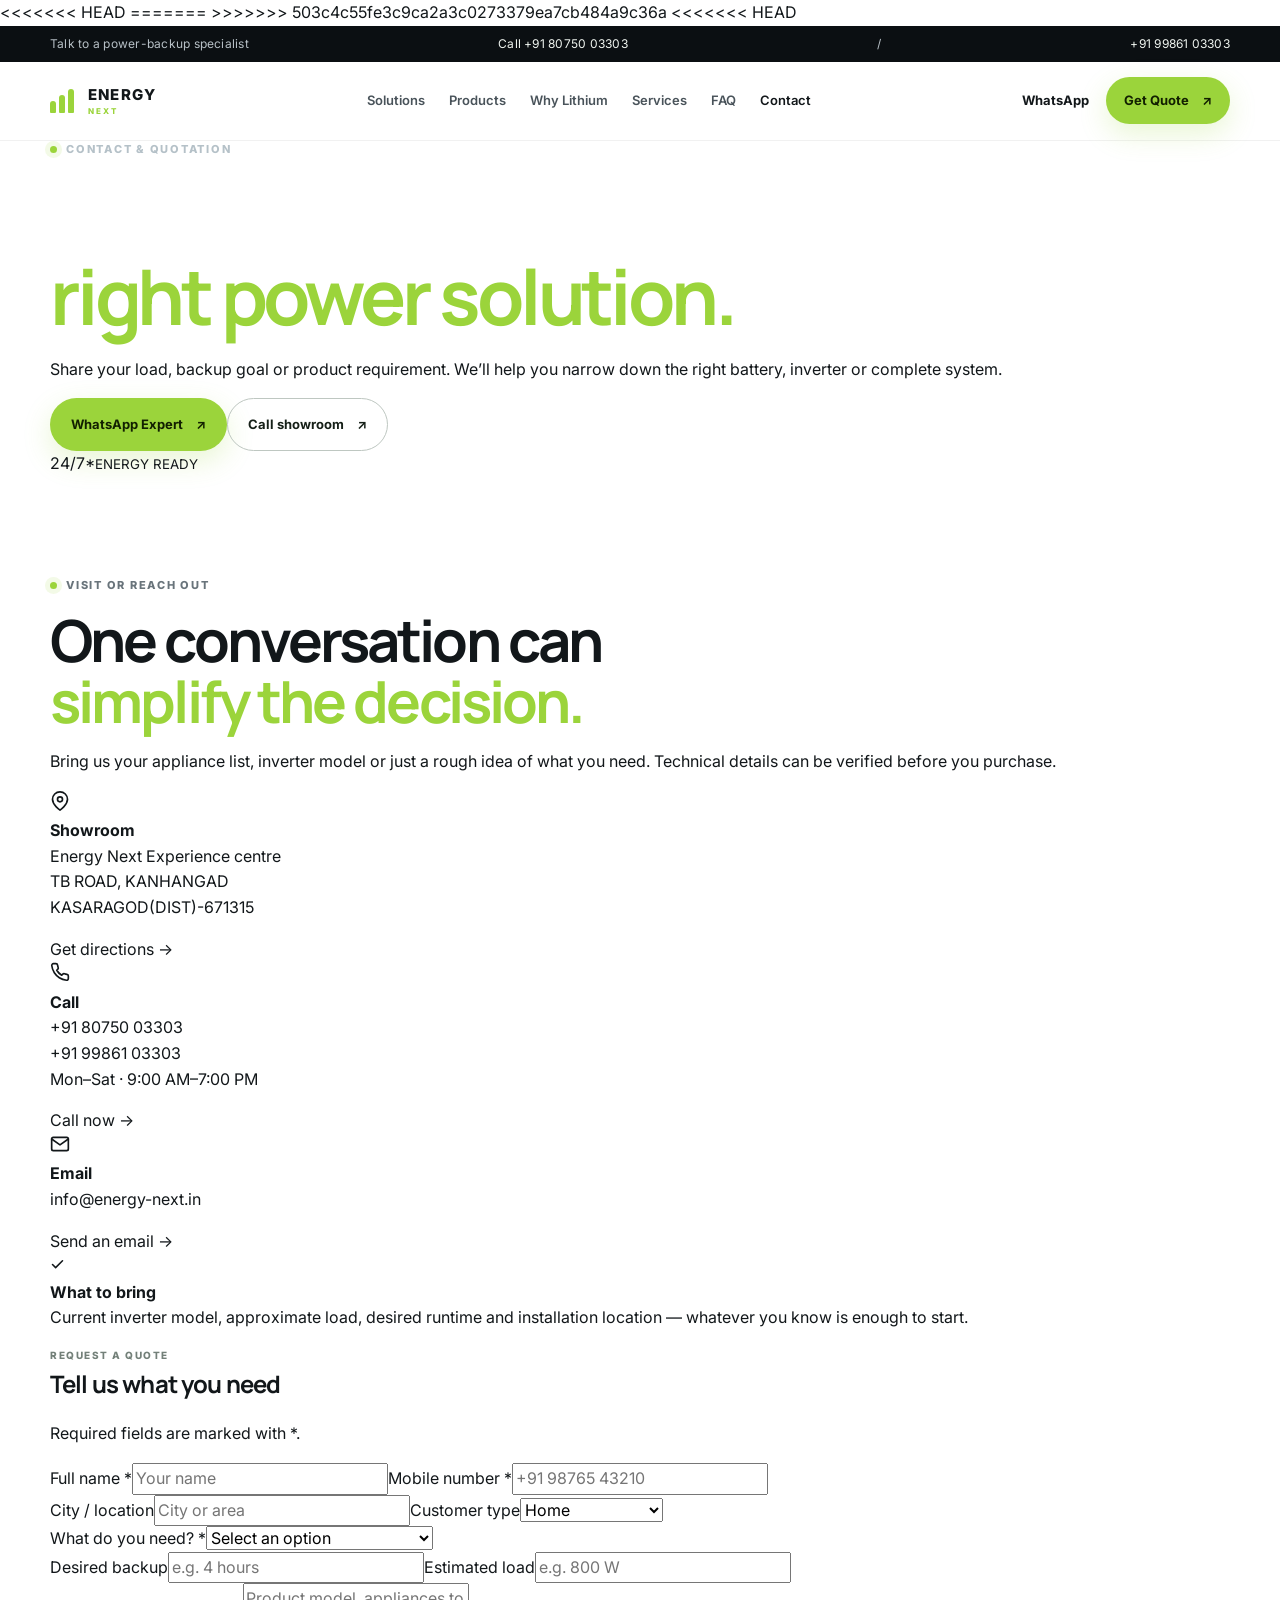
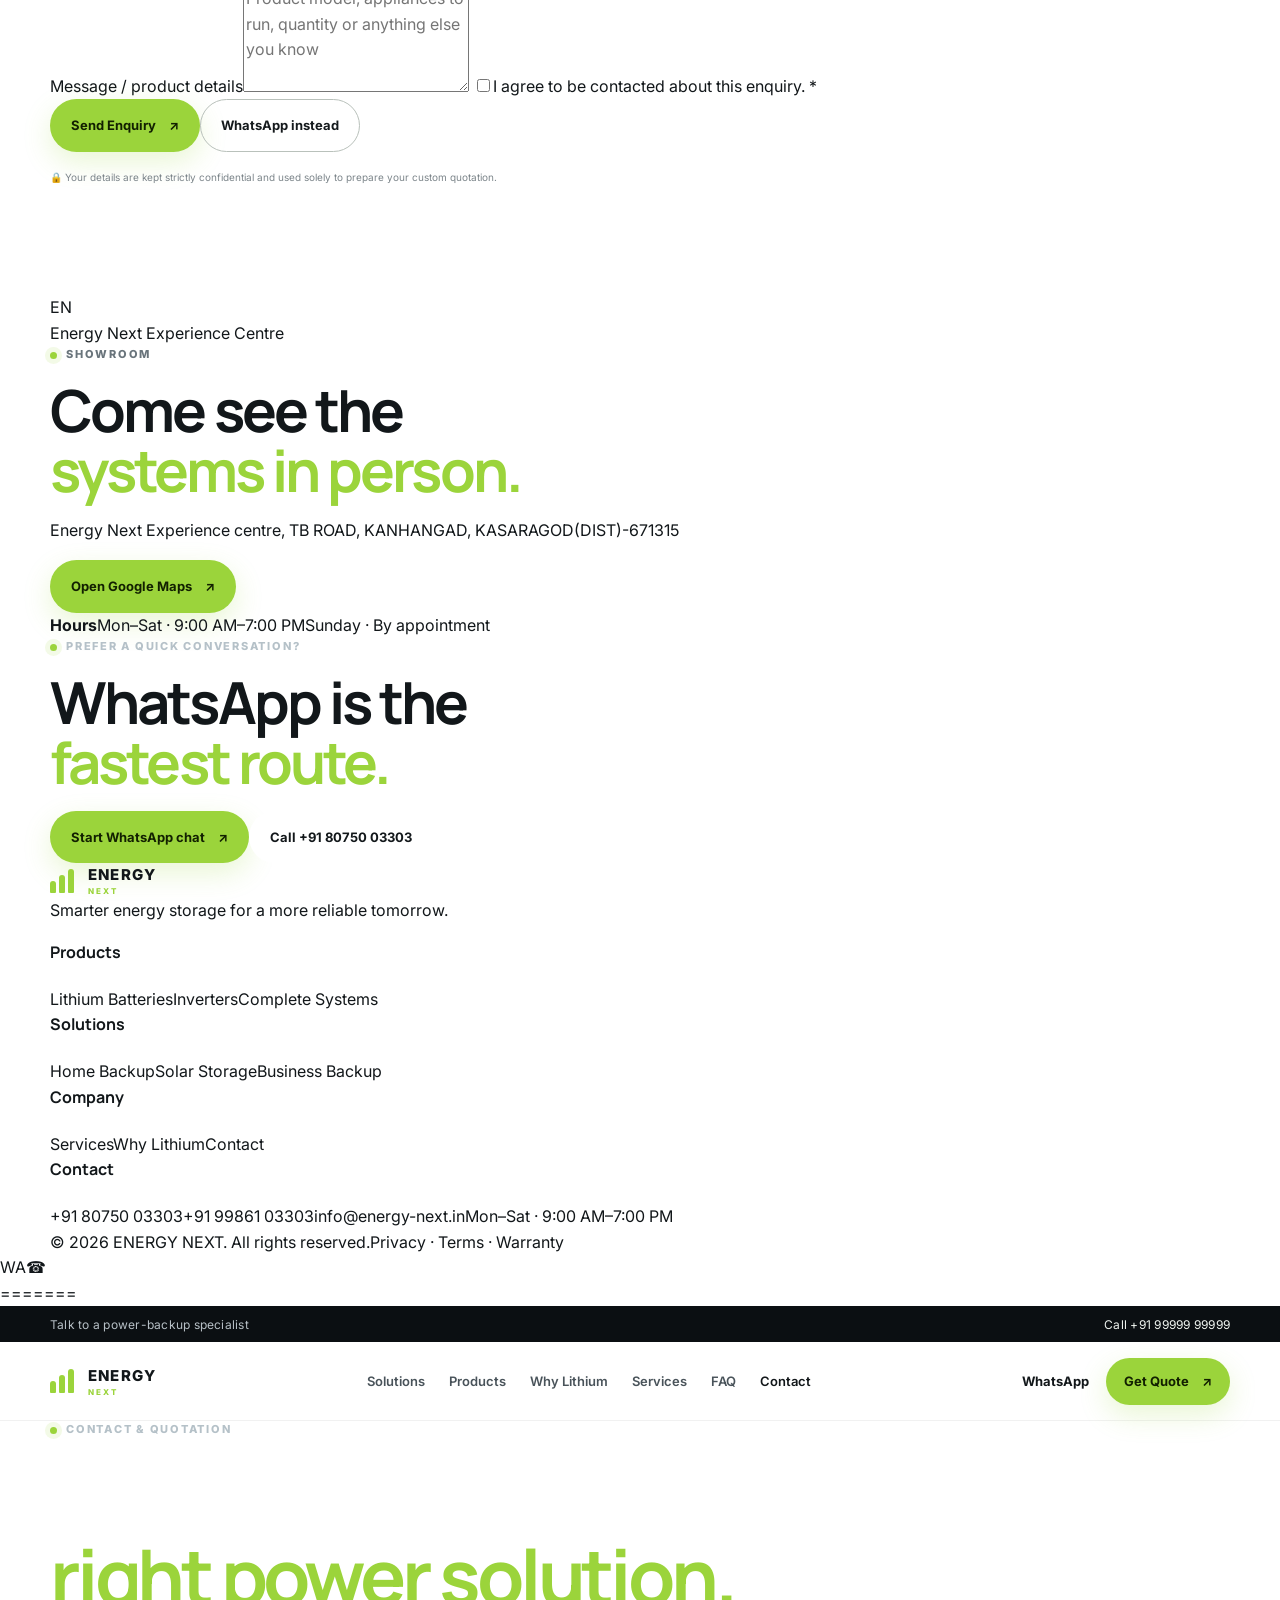
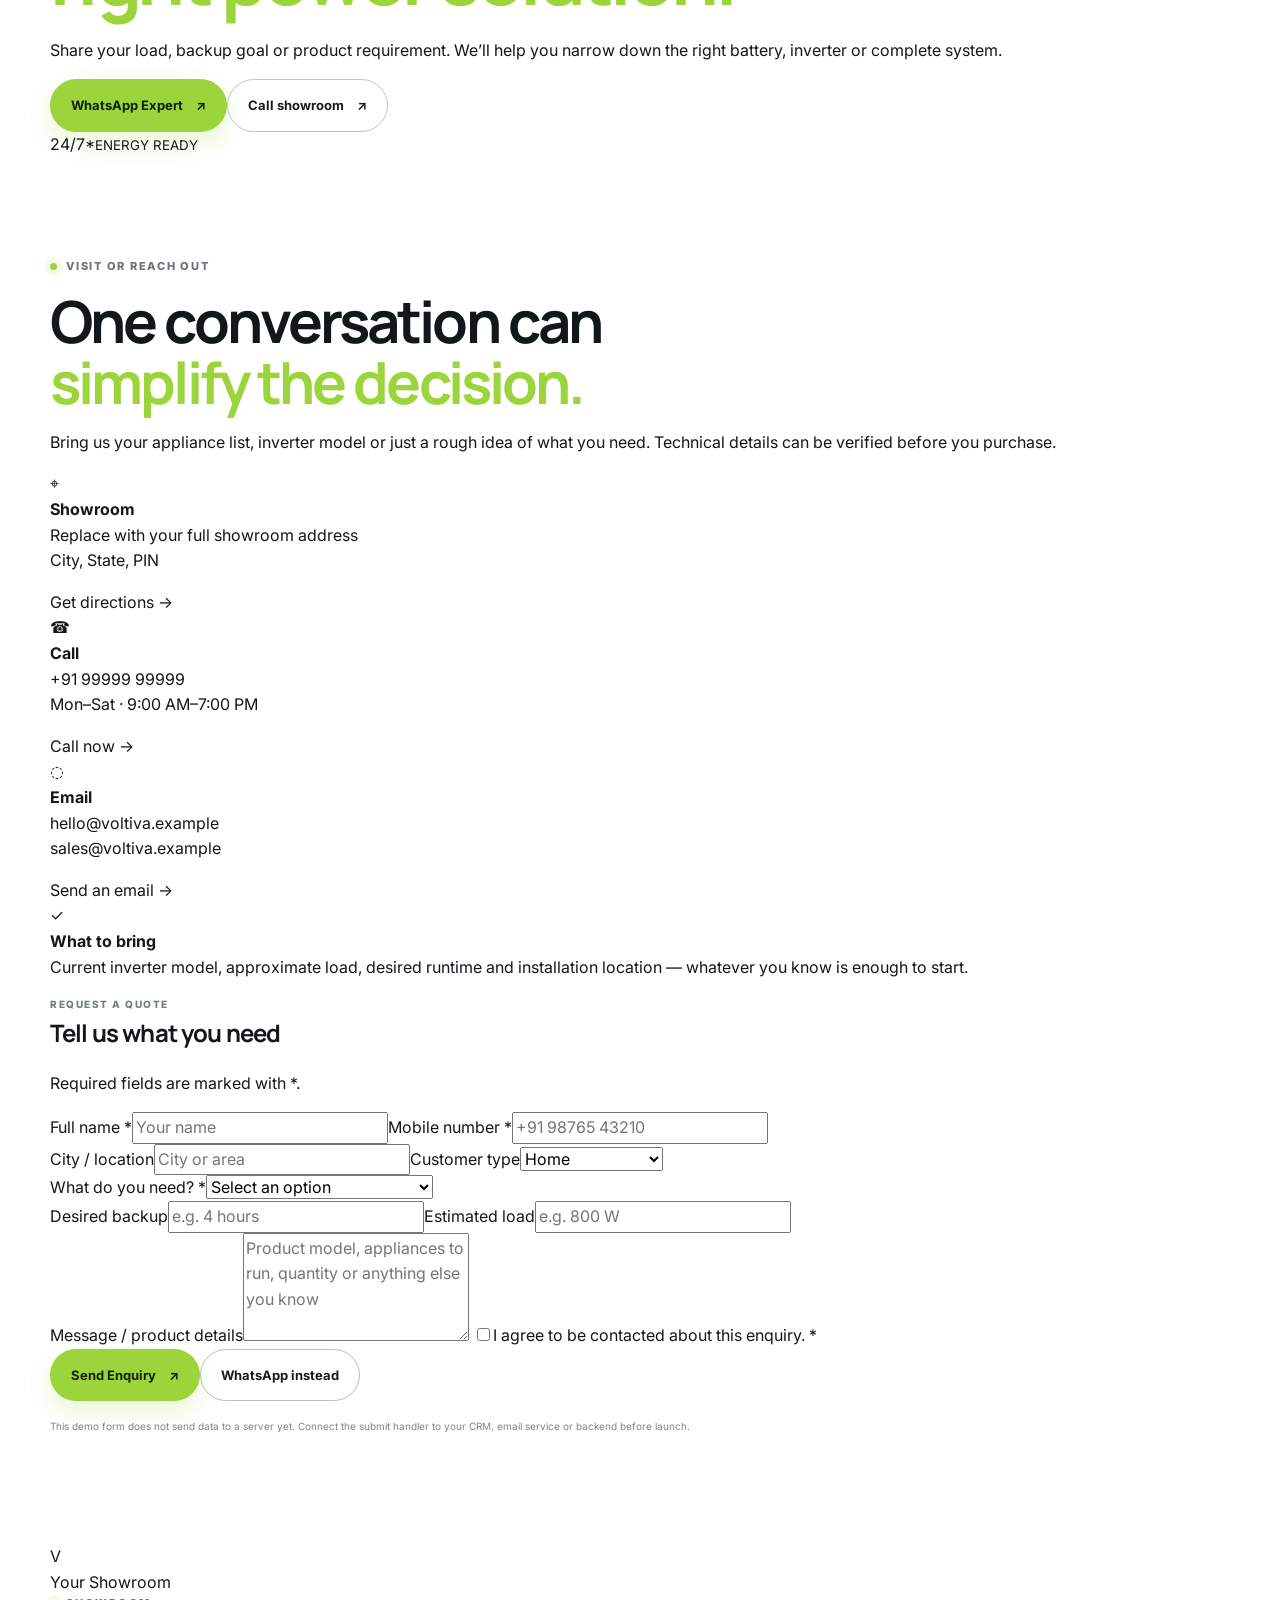
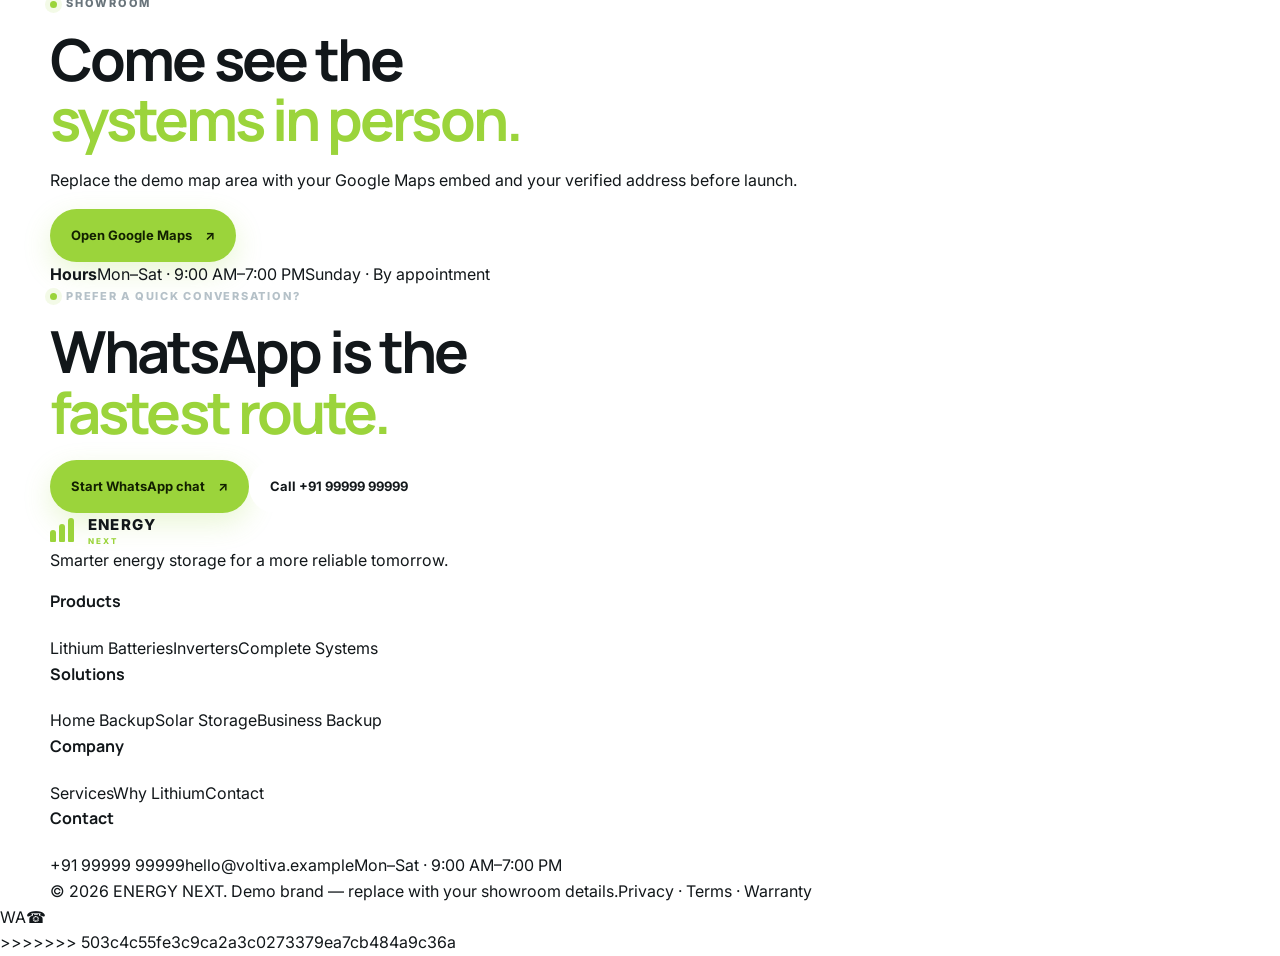
==== commit 50a56f12: "Merge remote main" ====
--- a/contact.html
+++ b/contact.html
@@ -1,15 +1,23 @@
 <!DOCTYPE html>
 <html lang="en">
+<<<<<<< HEAD
 
 <head>
   <meta charset="UTF-8" />
   <meta name="viewport" content="width=device-width, initial-scale=1.0" />
   <meta name="description"
     content="Contact ENERGY NEXT for lithium battery, inverter, solar storage and backup system recommendations." />
+=======
+<head>
+  <meta charset="UTF-8" />
+  <meta name="viewport" content="width=device-width, initial-scale=1.0" />
+  <meta name="description" content="Contact ENERGY NEXT for lithium battery, inverter, solar storage and backup system recommendations." />
+>>>>>>> 503c4c55fe3c9ca2a3c0273379ea7cb484a9c36a
   <meta name="theme-color" content="#101418" />
   <title>Contact ENERGY NEXT | Get a Backup Quote</title>
   <link rel="preconnect" href="https://fonts.googleapis.com">
   <link rel="preconnect" href="https://fonts.gstatic.com" crossorigin>
+<<<<<<< HEAD
   <link
     href="https://fonts.googleapis.com/css2?family=Inter:wght@400;500;600;700;800&family=Manrope:wght@600;700;800&display=swap"
     rel="stylesheet">
@@ -236,4 +244,44 @@
   <script src="script.js?v=2.1"></script>
 </body>
 
+=======
+  <link href="https://fonts.googleapis.com/css2?family=Inter:wght@400;500;600;700;800&family=Manrope:wght@600;700;800&display=swap" rel="stylesheet">
+  <link rel="stylesheet" href="styles.css" />
+</head>
+<body class="contact-page">
+  <div class="topbar"><div class="container topbar-inner"><span>Talk to a power-backup specialist</span><a href="tel:+919999999999">Call +91 99999 99999</a></div></div>
+  <header class="site-header" id="siteHeader"><div class="container nav-wrap"><a class="brand" href="index.html"><span class="brand-mark"><span></span><span></span><span></span></span><span>ENERGY <small>NEXT</small></span></a><button class="nav-toggle" type="button" aria-label="Open navigation" aria-expanded="false"><span></span><span></span><span></span></button><nav class="nav" aria-label="Primary navigation"><a href="index.html#solutions">Solutions</a><a href="index.html#products">Products</a><a href="index.html#why-lithium">Why Lithium</a><a href="index.html#services">Services</a><a href="index.html#faq">FAQ</a><a href="contact.html" class="current">Contact</a></nav><div class="nav-actions"><a class="text-link" href="https://wa.me/919999999999?text=Hi%20Voltiva%2C%20I%27d%20like%20help%20with%20a%20battery%20or%20inverter." target="_blank" rel="noopener">WhatsApp</a><a class="btn btn-primary btn-small" href="#quote">Get Quote <span>↗</span></a></div></div></header>
+  <main>
+    <section class="contact-hero"><div class="container contact-hero-grid"><div><div class="eyebrow"><span class="dot"></span> Contact & quotation</div><h1>Let's find your<br><em>right power solution.</em></h1><p>Share your load, backup goal or product requirement. We’ll help you narrow down the right battery, inverter or complete system.</p><div class="contact-hero-actions"><a class="btn btn-primary" href="https://wa.me/919999999999?text=Hi%20Voltiva%2C%20I%27d%20like%20a%20power%20backup%20recommendation." target="_blank" rel="noopener">WhatsApp Expert <span>↗</span></a><a class="btn btn-ghost light-border" href="tel:+919999999999">Call showroom <span>↗</span></a></div></div><div class="contact-orb"><div class="contact-orb-core"><span>24/7*</span><small>ENERGY READY</small></div><div class="orbit-ring"></div><div class="orbit-ring ring-2"></div></div></div></section>
+
+    <section class="section section-light contact-main" id="quote"><div class="container contact-grid">
+      <div class="contact-info"><div class="eyebrow dark"><span class="dot"></span> Visit or reach out</div><h2>One conversation can<br><em>simplify the decision.</em></h2><p>Bring us your appliance list, inverter model or just a rough idea of what you need. Technical details can be verified before you purchase.</p>
+        <div class="contact-cards"><div class="contact-card"><span class="contact-icon">⌖</span><div><strong>Showroom</strong><p>Replace with your full showroom address<br>City, State, PIN</p><a href="#map">Get directions →</a></div></div><div class="contact-card"><span class="contact-icon">☎</span><div><strong>Call</strong><p>+91 99999 99999<br>Mon–Sat · 9:00 AM–7:00 PM</p><a href="tel:+919999999999">Call now →</a></div></div><div class="contact-card"><span class="contact-icon">◌</span><div><strong>Email</strong><p>hello@voltiva.example<br>sales@voltiva.example</p><a href="mailto:hello@voltiva.example">Send an email →</a></div></div></div>
+        <div class="contact-trust"><span>✓</span><div><strong>What to bring</strong><p>Current inverter model, approximate load, desired runtime and installation location — whatever you know is enough to start.</p></div></div>
+      </div>
+
+      <form class="quote-form" id="quoteForm" novalidate>
+        <div class="form-head"><span class="mini-kicker">REQUEST A QUOTE</span><h3>Tell us what you need</h3><p>Required fields are marked with *.</p></div>
+        <div class="form-row"><label>Full name *<input name="name" type="text" autocomplete="name" required placeholder="Your name"></label><label>Mobile number *<input name="phone" type="tel" autocomplete="tel" required placeholder="+91 98765 43210"></label></div>
+        <div class="form-row"><label>City / location<input name="location" type="text" autocomplete="address-level2" placeholder="City or area"></label><label>Customer type<select name="customerType"><option>Home</option><option>Business</option><option>Installer / Dealer</option><option>Other</option></select></label></div>
+        <label>What do you need? *<select name="requirement" required><option value="">Select an option</option><option>Lithium battery</option><option>Inverter</option><option>Battery + inverter package</option><option>Solar storage</option><option>Service / installation</option><option>Not sure — help me choose</option></select></label>
+        <div class="form-row"><label>Desired backup<input name="backup" type="text" placeholder="e.g. 4 hours"></label><label>Estimated load<input name="load" type="text" placeholder="e.g. 800 W"></label></div>
+        <label>Message / product details<textarea name="message" rows="4" placeholder="Product model, appliances to run, quantity or anything else you know"></textarea></label>
+        <label class="checkbox"><input type="checkbox" name="consent" required><span>I agree to be contacted about this enquiry. *</span></label>
+        <div class="form-actions"><button class="btn btn-primary" type="submit">Send Enquiry <span>↗</span></button><a class="btn btn-ghost dark-btn" href="https://wa.me/919999999999?text=Hi%20Voltiva%2C%20I%20want%20to%20discuss%20a%20quote." target="_blank" rel="noopener">WhatsApp instead</a></div>
+        <div class="form-message" id="formMessage" role="status" aria-live="polite"></div>
+        <p class="micro-note">This demo form does not send data to a server yet. Connect the submit handler to your CRM, email service or backend before launch.</p>
+      </form>
+    </div></section>
+
+    <section class="map-section" id="map"><div class="container map-wrap"><div class="fake-map"><div class="map-road r1"></div><div class="map-road r2"></div><div class="map-road r3"></div><div class="map-block b1"></div><div class="map-block b2"></div><div class="map-block b3"></div><div class="map-block b4"></div><div class="map-pin"><span>V</span></div><div class="map-label">Your Showroom</div></div><div class="map-copy"><div class="eyebrow dark"><span class="dot"></span> Showroom</div><h2>Come see the<br><em>systems in person.</em></h2><p>Replace the demo map area with your Google Maps embed and your verified address before launch.</p><a class="btn btn-primary" href="https://maps.google.com" target="_blank" rel="noopener">Open Google Maps <span>↗</span></a><div class="hours"><strong>Hours</strong><span>Mon–Sat · 9:00 AM–7:00 PM</span><span>Sunday · By appointment</span></div></div></div></section>
+
+    <section class="cta-section compact"><div class="container cta-inner"><div><div class="eyebrow"><span class="dot"></span> Prefer a quick conversation?</div><h2>WhatsApp is the<br><em>fastest route.</em></h2></div><div class="cta-actions"><a class="btn btn-primary" href="https://wa.me/919999999999?text=Hi%20Voltiva%2C%20I%20need%20help%20choosing%20a%20battery%20and%20inverter." target="_blank" rel="noopener">Start WhatsApp chat <span>↗</span></a><a class="btn btn-light" href="tel:+919999999999">Call +91 99999 99999</a></div></div></section>
+  </main>
+
+  <footer class="site-footer"><div class="container footer-grid"><div class="footer-brand"><a class="brand footer-brand-mark" href="index.html"><span class="brand-mark"><span></span><span></span><span></span></span><span>ENERGY <small>NEXT</small></span></a><p>Smarter energy storage for a more reliable tomorrow.</p></div><div><h4>Products</h4><a href="index.html#products">Lithium Batteries</a><a href="index.html#products">Inverters</a><a href="index.html#products">Complete Systems</a></div><div><h4>Solutions</h4><a href="index.html#solutions">Home Backup</a><a href="index.html#solutions">Solar Storage</a><a href="index.html#solutions">Business Backup</a></div><div><h4>Company</h4><a href="index.html#services">Services</a><a href="index.html#why-lithium">Why Lithium</a><a href="contact.html">Contact</a></div><div><h4>Contact</h4><a href="tel:+919999999999">+91 99999 99999</a><a href="mailto:hello@voltiva.example">hello@voltiva.example</a><span>Mon–Sat · 9:00 AM–7:00 PM</span></div></div><div class="container footer-bottom"><span>© 2026 ENERGY NEXT. Demo brand — replace with your showroom details.</span><span>Privacy · Terms · Warranty</span></div></footer>
+  <div class="floating-actions"><a class="fab fab-whatsapp" href="https://wa.me/919999999999?text=Hi%20Voltiva%2C%20I%27d%20like%20help%20with%20a%20power%20backup%20system." target="_blank" rel="noopener">WA</a><a class="fab fab-call" href="tel:+919999999999">☎</a></div>
+  <script src="script.js"></script>
+</body>
+>>>>>>> 503c4c55fe3c9ca2a3c0273379ea7cb484a9c36a
 </html>
--- a/styles.css
+++ b/styles.css
@@ -704,6 +704,7 @@
     border-radius: 22px;
     overflow: hidden;
     position: relative;
+<<<<<<< HEAD
     display: flex;
     flex-direction: column;
     box-shadow: 0 16px 40px rgba(20, 30, 24, .04);
@@ -713,6 +714,10 @@
 .solution-card:hover {
     transform: translateY(-5px);
     box-shadow: 0 22px 48px rgba(20, 30, 24, .09);
+=======
+    min-height: 450px;
+    box-shadow: 0 16px 40px rgba(20, 30, 24, .04)
+>>>>>>> 503c4c55fe3c9ca2a3c0273379ea7cb484a9c36a
 }
 
 .solution-tag {
@@ -727,6 +732,7 @@
 }
 
 .solution-visual {
+<<<<<<< HEAD
     height: 220px;
     position: relative;
     overflow: hidden;
@@ -755,6 +761,16 @@
     display: flex;
     flex-direction: column;
     flex: 1;
+=======
+    height: 210px;
+    position: relative;
+    overflow: hidden;
+    background: linear-gradient(145deg, #dfe9db, #eff4ed)
+}
+
+.solution-body {
+    padding: 23px
+>>>>>>> 503c4c55fe3c9ca2a3c0273379ea7cb484a9c36a
 }
 
 .solution-body h3 {
@@ -764,7 +780,11 @@
 .solution-body p {
     color: #697379;
     font-size: 13px;
+<<<<<<< HEAD
     flex-grow: 1;
+=======
+    min-height: 65px
+>>>>>>> 503c4c55fe3c9ca2a3c0273379ea7cb484a9c36a
 }
 
 .solution-body a,
@@ -982,6 +1002,7 @@
     border: 1px solid #dfe5df;
     border-radius: 22px;
     overflow: hidden;
+<<<<<<< HEAD
     position: relative;
     display: flex;
     flex-direction: column;
@@ -1009,10 +1030,14 @@
 .product-card:hover > img,
 .product-card:hover .product-image img {
     transform: scale(1.05);
+=======
+    position: relative
+>>>>>>> 503c4c55fe3c9ca2a3c0273379ea7cb484a9c36a
 }
 
 .featured-badge {
     position: absolute;
+<<<<<<< HEAD
     z-index: 3;
     top: 15px;
     left: 15px;
@@ -1020,12 +1045,24 @@
     backdrop-filter: blur(8px);
     color: #d6efaa;
     padding: 7px 12px;
+=======
+    z-index: 2;
+    top: 15px;
+    left: 15px;
+    background: #19221c;
+    color: #d6efaa;
+    padding: 7px 10px;
+>>>>>>> 503c4c55fe3c9ca2a3c0273379ea7cb484a9c36a
     border-radius: 999px;
     font-size: 10px;
     font-weight: 800;
     letter-spacing: .1em;
+<<<<<<< HEAD
     text-transform: uppercase;
     box-shadow: 0 4px 12px rgba(0, 0, 0, .12);
+=======
+    text-transform: uppercase
+>>>>>>> 503c4c55fe3c9ca2a3c0273379ea7cb484a9c36a
 }
 
 .product-image {
@@ -1081,10 +1118,14 @@
 }
 
 .product-content {
+<<<<<<< HEAD
     padding: 22px;
     display: flex;
     flex-direction: column;
     flex: 1;
+=======
+    padding: 22px
+>>>>>>> 503c4c55fe3c9ca2a3c0273379ea7cb484a9c36a
 }
 
 .mini-kicker {
@@ -1105,8 +1146,12 @@
 .product-content p {
     font-size: 13px;
     color: #697379;
+<<<<<<< HEAD
     min-height: 54px;
     flex-grow: 1;
+=======
+    min-height: 62px
+>>>>>>> 503c4c55fe3c9ca2a3c0273379ea7cb484a9c36a
 }
 
 .spec-row {
@@ -1130,6 +1175,7 @@
     justify-content: space-between;
     align-items: center;
     padding-top: 14px;
+<<<<<<< HEAD
     border-top: 1px solid #e7ebe7;
     margin-top: auto;
     font-weight: 600;
@@ -1138,6 +1184,9 @@
 
 .product-link:hover {
     color: var(--green);
+=======
+    border-top: 1px solid #e7ebe7
+>>>>>>> 503c4c55fe3c9ca2a3c0273379ea7cb484a9c36a
 }
 
 .inverter-art {
@@ -1345,11 +1394,17 @@
     color: #2a342d
 }
 
+<<<<<<< HEAD
 .choice-grid button:hover,
 .choice-grid button.selected {
     background: #e7f3dc;
     border-color: #5cbf2a;
     color: #1a3014
+=======
+.choice-grid button:hover {
+    background: #e7f3dc;
+    border-color: #bfdb9b
+>>>>>>> 503c4c55fe3c9ca2a3c0273379ea7cb484a9c36a
 }
 
 .recommendation {
@@ -1958,12 +2013,17 @@
 }
 
 .contact-main {
+<<<<<<< HEAD
     padding-top: 80px;
     padding-bottom: 90px;
+=======
+    padding-top: 90px
+>>>>>>> 503c4c55fe3c9ca2a3c0273379ea7cb484a9c36a
 }
 
 .contact-grid {
     display: grid;
+<<<<<<< HEAD
     grid-template-columns: 1fr 1.12fr;
     gap: 48px;
     align-items: start;
@@ -1988,10 +2048,28 @@
     margin-top: 24px;
     display: grid;
     gap: 12px;
+=======
+    grid-template-columns: .95fr 1.05fr;
+    gap: 75px;
+    align-items: start
+}
+
+.contact-info>p {
+    color: #687379;
+    font-size: 15px;
+    max-width: 560px
+}
+
+.contact-cards {
+    margin-top: 28px;
+    display: grid;
+    gap: 12px
+>>>>>>> 503c4c55fe3c9ca2a3c0273379ea7cb484a9c36a
 }
 
 .contact-card {
     display: grid;
+<<<<<<< HEAD
     grid-template-columns: 44px 1fr;
     gap: 16px;
     padding: 16px 18px;
@@ -2011,10 +2089,23 @@
 .contact-icon {
     width: 44px;
     height: 44px;
+=======
+    grid-template-columns: 43px 1fr;
+    gap: 14px;
+    padding: 18px;
+    border: 1px solid #dfe6df;
+    border-radius: 16px
+}
+
+.contact-icon {
+    width: 42px;
+    height: 42px;
+>>>>>>> 503c4c55fe3c9ca2a3c0273379ea7cb484a9c36a
     display: grid;
     place-items: center;
     border-radius: 12px;
     background: #e9f3e2;
+<<<<<<< HEAD
     color: #486b1d;
     flex-shrink: 0;
 }
@@ -2022,11 +2113,19 @@
 .contact-card strong {
     font-size: 14px;
     color: #121815;
+=======
+    color: #486b1d
+}
+
+.contact-card strong {
+    font-size: 14px
+>>>>>>> 503c4c55fe3c9ca2a3c0273379ea7cb484a9c36a
 }
 
 .contact-card p {
     font-size: 12px;
     color: #707a7f;
+<<<<<<< HEAD
     margin: 4px 0 6px;
     line-height: 1.5;
 }
@@ -2043,11 +2142,21 @@
 
 .contact-card a:hover {
     color: #486b1d;
+=======
+    margin: 5px 0
+}
+
+.contact-card a {
+    font-size: 11px;
+    font-weight: 800;
+    color: #29401c
+>>>>>>> 503c4c55fe3c9ca2a3c0273379ea7cb484a9c36a
 }
 
 .contact-trust {
     display: flex;
     gap: 12px;
+<<<<<<< HEAD
     align-items: flex-start;
     margin-top: 14px;
     padding: 14px 16px;
@@ -2077,6 +2186,32 @@
     color: #647065;
     margin: 3px 0 0;
     line-height: 1.5;
+=======
+    margin-top: 15px;
+    padding: 16px;
+    border-radius: 15px;
+    background: #f0f5ed
+}
+
+.contact-trust>span {
+    width: 28px;
+    height: 28px;
+    border-radius: 9px;
+    background: #daf0bc;
+    display: grid;
+    place-items: center;
+    color: #3e5e19
+}
+
+.contact-trust strong {
+    font-size: 12px
+}
+
+.contact-trust p {
+    font-size: 11px;
+    color: #6f7973;
+    margin: 3px 0 0
+>>>>>>> 503c4c55fe3c9ca2a3c0273379ea7cb484a9c36a
 }
 
 .quote-form {
--- a/styles.css
+++ b/styles.css
@@ -704,6 +704,7 @@
     border-radius: 22px;
     overflow: hidden;
     position: relative;
+<<<<<<< HEAD
     display: flex;
     flex-direction: column;
     box-shadow: 0 16px 40px rgba(20, 30, 24, .04);
@@ -713,6 +714,10 @@
 .solution-card:hover {
     transform: translateY(-5px);
     box-shadow: 0 22px 48px rgba(20, 30, 24, .09);
+=======
+    min-height: 450px;
+    box-shadow: 0 16px 40px rgba(20, 30, 24, .04)
+>>>>>>> 503c4c55fe3c9ca2a3c0273379ea7cb484a9c36a
 }
 
 .solution-tag {
@@ -727,6 +732,7 @@
 }
 
 .solution-visual {
+<<<<<<< HEAD
     height: 220px;
     position: relative;
     overflow: hidden;
@@ -755,6 +761,16 @@
     display: flex;
     flex-direction: column;
     flex: 1;
+=======
+    height: 210px;
+    position: relative;
+    overflow: hidden;
+    background: linear-gradient(145deg, #dfe9db, #eff4ed)
+}
+
+.solution-body {
+    padding: 23px
+>>>>>>> 503c4c55fe3c9ca2a3c0273379ea7cb484a9c36a
 }
 
 .solution-body h3 {
@@ -764,7 +780,11 @@
 .solution-body p {
     color: #697379;
     font-size: 13px;
+<<<<<<< HEAD
     flex-grow: 1;
+=======
+    min-height: 65px
+>>>>>>> 503c4c55fe3c9ca2a3c0273379ea7cb484a9c36a
 }
 
 .solution-body a,
@@ -982,6 +1002,7 @@
     border: 1px solid #dfe5df;
     border-radius: 22px;
     overflow: hidden;
+<<<<<<< HEAD
     position: relative;
     display: flex;
     flex-direction: column;
@@ -1009,10 +1030,14 @@
 .product-card:hover > img,
 .product-card:hover .product-image img {
     transform: scale(1.05);
+=======
+    position: relative
+>>>>>>> 503c4c55fe3c9ca2a3c0273379ea7cb484a9c36a
 }
 
 .featured-badge {
     position: absolute;
+<<<<<<< HEAD
     z-index: 3;
     top: 15px;
     left: 15px;
@@ -1020,12 +1045,24 @@
     backdrop-filter: blur(8px);
     color: #d6efaa;
     padding: 7px 12px;
+=======
+    z-index: 2;
+    top: 15px;
+    left: 15px;
+    background: #19221c;
+    color: #d6efaa;
+    padding: 7px 10px;
+>>>>>>> 503c4c55fe3c9ca2a3c0273379ea7cb484a9c36a
     border-radius: 999px;
     font-size: 10px;
     font-weight: 800;
     letter-spacing: .1em;
+<<<<<<< HEAD
     text-transform: uppercase;
     box-shadow: 0 4px 12px rgba(0, 0, 0, .12);
+=======
+    text-transform: uppercase
+>>>>>>> 503c4c55fe3c9ca2a3c0273379ea7cb484a9c36a
 }
 
 .product-image {
@@ -1081,10 +1118,14 @@
 }
 
 .product-content {
+<<<<<<< HEAD
     padding: 22px;
     display: flex;
     flex-direction: column;
     flex: 1;
+=======
+    padding: 22px
+>>>>>>> 503c4c55fe3c9ca2a3c0273379ea7cb484a9c36a
 }
 
 .mini-kicker {
@@ -1105,8 +1146,12 @@
 .product-content p {
     font-size: 13px;
     color: #697379;
+<<<<<<< HEAD
     min-height: 54px;
     flex-grow: 1;
+=======
+    min-height: 62px
+>>>>>>> 503c4c55fe3c9ca2a3c0273379ea7cb484a9c36a
 }
 
 .spec-row {
@@ -1130,6 +1175,7 @@
     justify-content: space-between;
     align-items: center;
     padding-top: 14px;
+<<<<<<< HEAD
     border-top: 1px solid #e7ebe7;
     margin-top: auto;
     font-weight: 600;
@@ -1138,6 +1184,9 @@
 
 .product-link:hover {
     color: var(--green);
+=======
+    border-top: 1px solid #e7ebe7
+>>>>>>> 503c4c55fe3c9ca2a3c0273379ea7cb484a9c36a
 }
 
 .inverter-art {
@@ -1345,11 +1394,17 @@
     color: #2a342d
 }
 
+<<<<<<< HEAD
 .choice-grid button:hover,
 .choice-grid button.selected {
     background: #e7f3dc;
     border-color: #5cbf2a;
     color: #1a3014
+=======
+.choice-grid button:hover {
+    background: #e7f3dc;
+    border-color: #bfdb9b
+>>>>>>> 503c4c55fe3c9ca2a3c0273379ea7cb484a9c36a
 }
 
 .recommendation {
@@ -1958,12 +2013,17 @@
 }
 
 .contact-main {
+<<<<<<< HEAD
     padding-top: 80px;
     padding-bottom: 90px;
+=======
+    padding-top: 90px
+>>>>>>> 503c4c55fe3c9ca2a3c0273379ea7cb484a9c36a
 }
 
 .contact-grid {
     display: grid;
+<<<<<<< HEAD
     grid-template-columns: 1fr 1.12fr;
     gap: 48px;
     align-items: start;
@@ -1988,10 +2048,28 @@
     margin-top: 24px;
     display: grid;
     gap: 12px;
+=======
+    grid-template-columns: .95fr 1.05fr;
+    gap: 75px;
+    align-items: start
+}
+
+.contact-info>p {
+    color: #687379;
+    font-size: 15px;
+    max-width: 560px
+}
+
+.contact-cards {
+    margin-top: 28px;
+    display: grid;
+    gap: 12px
+>>>>>>> 503c4c55fe3c9ca2a3c0273379ea7cb484a9c36a
 }
 
 .contact-card {
     display: grid;
+<<<<<<< HEAD
     grid-template-columns: 44px 1fr;
     gap: 16px;
     padding: 16px 18px;
@@ -2011,10 +2089,23 @@
 .contact-icon {
     width: 44px;
     height: 44px;
+=======
+    grid-template-columns: 43px 1fr;
+    gap: 14px;
+    padding: 18px;
+    border: 1px solid #dfe6df;
+    border-radius: 16px
+}
+
+.contact-icon {
+    width: 42px;
+    height: 42px;
+>>>>>>> 503c4c55fe3c9ca2a3c0273379ea7cb484a9c36a
     display: grid;
     place-items: center;
     border-radius: 12px;
     background: #e9f3e2;
+<<<<<<< HEAD
     color: #486b1d;
     flex-shrink: 0;
 }
@@ -2022,11 +2113,19 @@
 .contact-card strong {
     font-size: 14px;
     color: #121815;
+=======
+    color: #486b1d
+}
+
+.contact-card strong {
+    font-size: 14px
+>>>>>>> 503c4c55fe3c9ca2a3c0273379ea7cb484a9c36a
 }
 
 .contact-card p {
     font-size: 12px;
     color: #707a7f;
+<<<<<<< HEAD
     margin: 4px 0 6px;
     line-height: 1.5;
 }
@@ -2043,11 +2142,21 @@
 
 .contact-card a:hover {
     color: #486b1d;
+=======
+    margin: 5px 0
+}
+
+.contact-card a {
+    font-size: 11px;
+    font-weight: 800;
+    color: #29401c
+>>>>>>> 503c4c55fe3c9ca2a3c0273379ea7cb484a9c36a
 }
 
 .contact-trust {
     display: flex;
     gap: 12px;
+<<<<<<< HEAD
     align-items: flex-start;
     margin-top: 14px;
     padding: 14px 16px;
@@ -2077,6 +2186,32 @@
     color: #647065;
     margin: 3px 0 0;
     line-height: 1.5;
+=======
+    margin-top: 15px;
+    padding: 16px;
+    border-radius: 15px;
+    background: #f0f5ed
+}
+
+.contact-trust>span {
+    width: 28px;
+    height: 28px;
+    border-radius: 9px;
+    background: #daf0bc;
+    display: grid;
+    place-items: center;
+    color: #3e5e19
+}
+
+.contact-trust strong {
+    font-size: 12px
+}
+
+.contact-trust p {
+    font-size: 11px;
+    color: #6f7973;
+    margin: 3px 0 0
+>>>>>>> 503c4c55fe3c9ca2a3c0273379ea7cb484a9c36a
 }
 
 .quote-form {
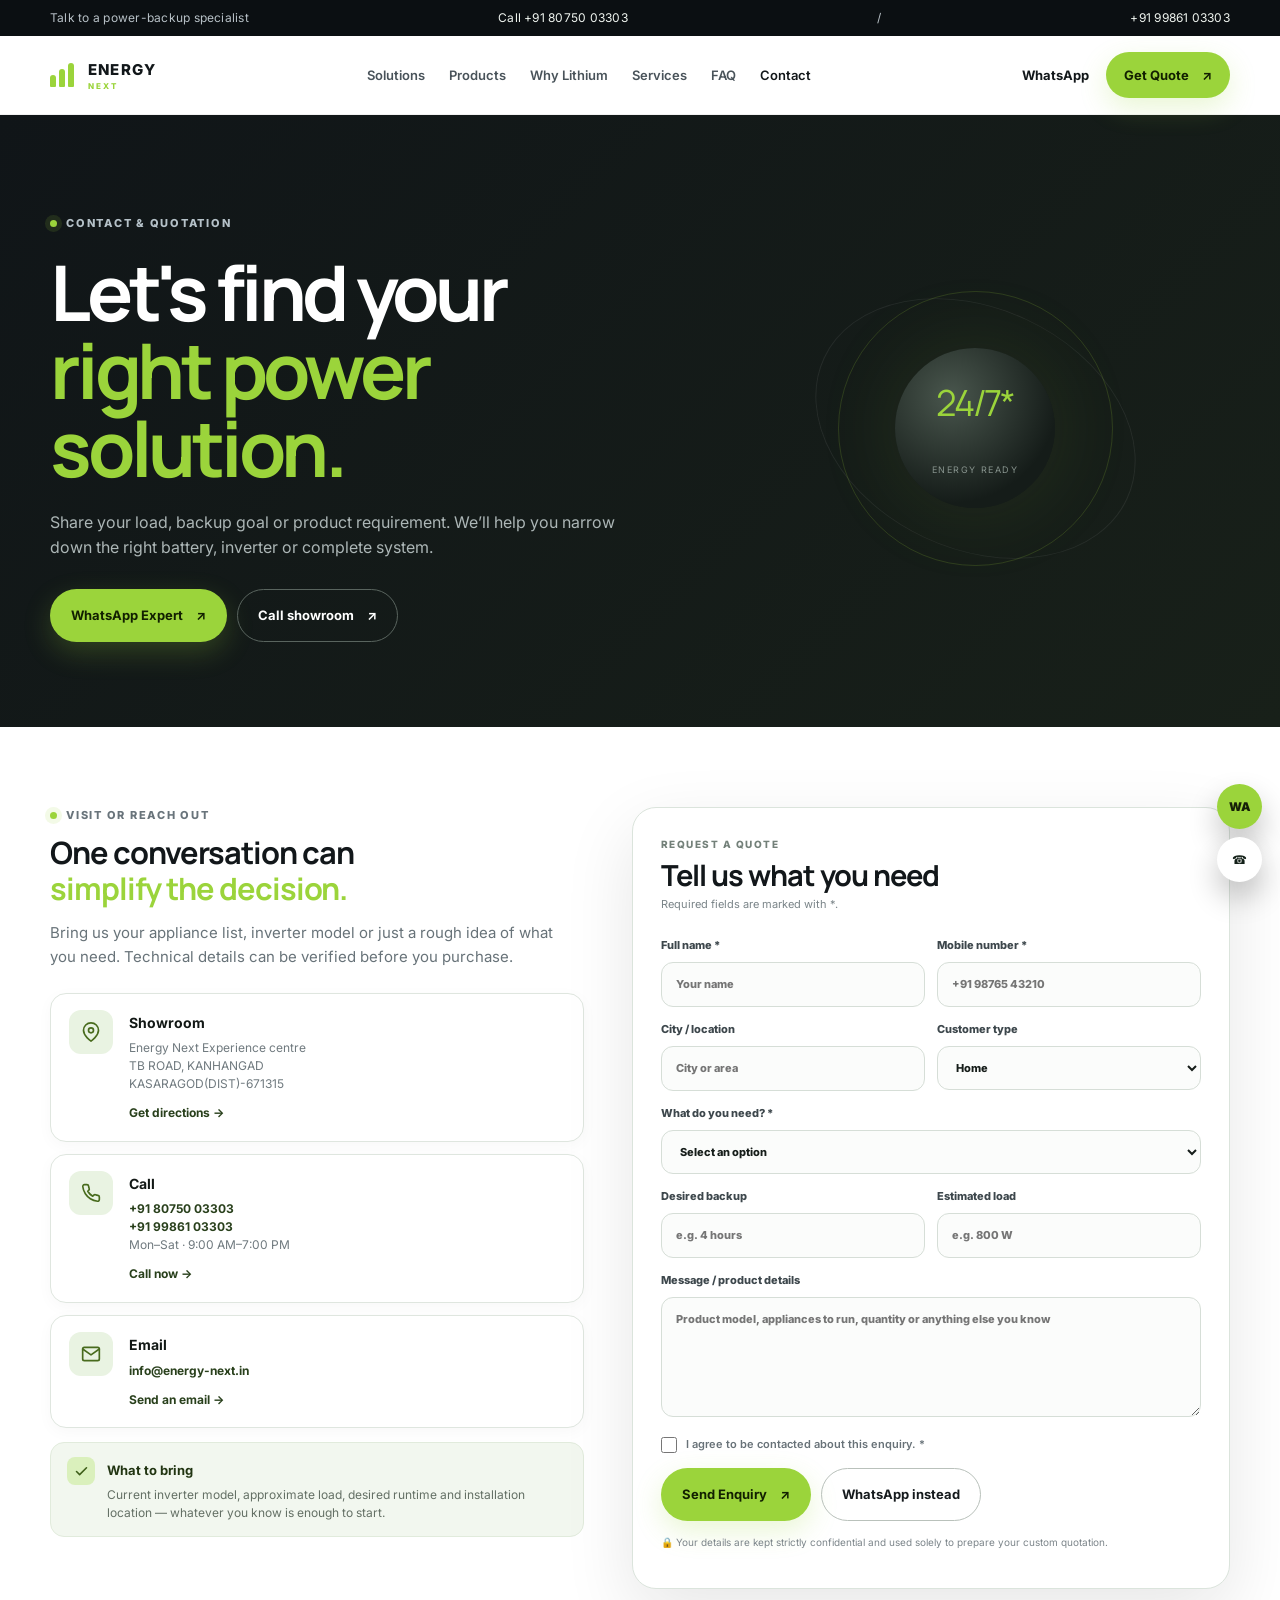
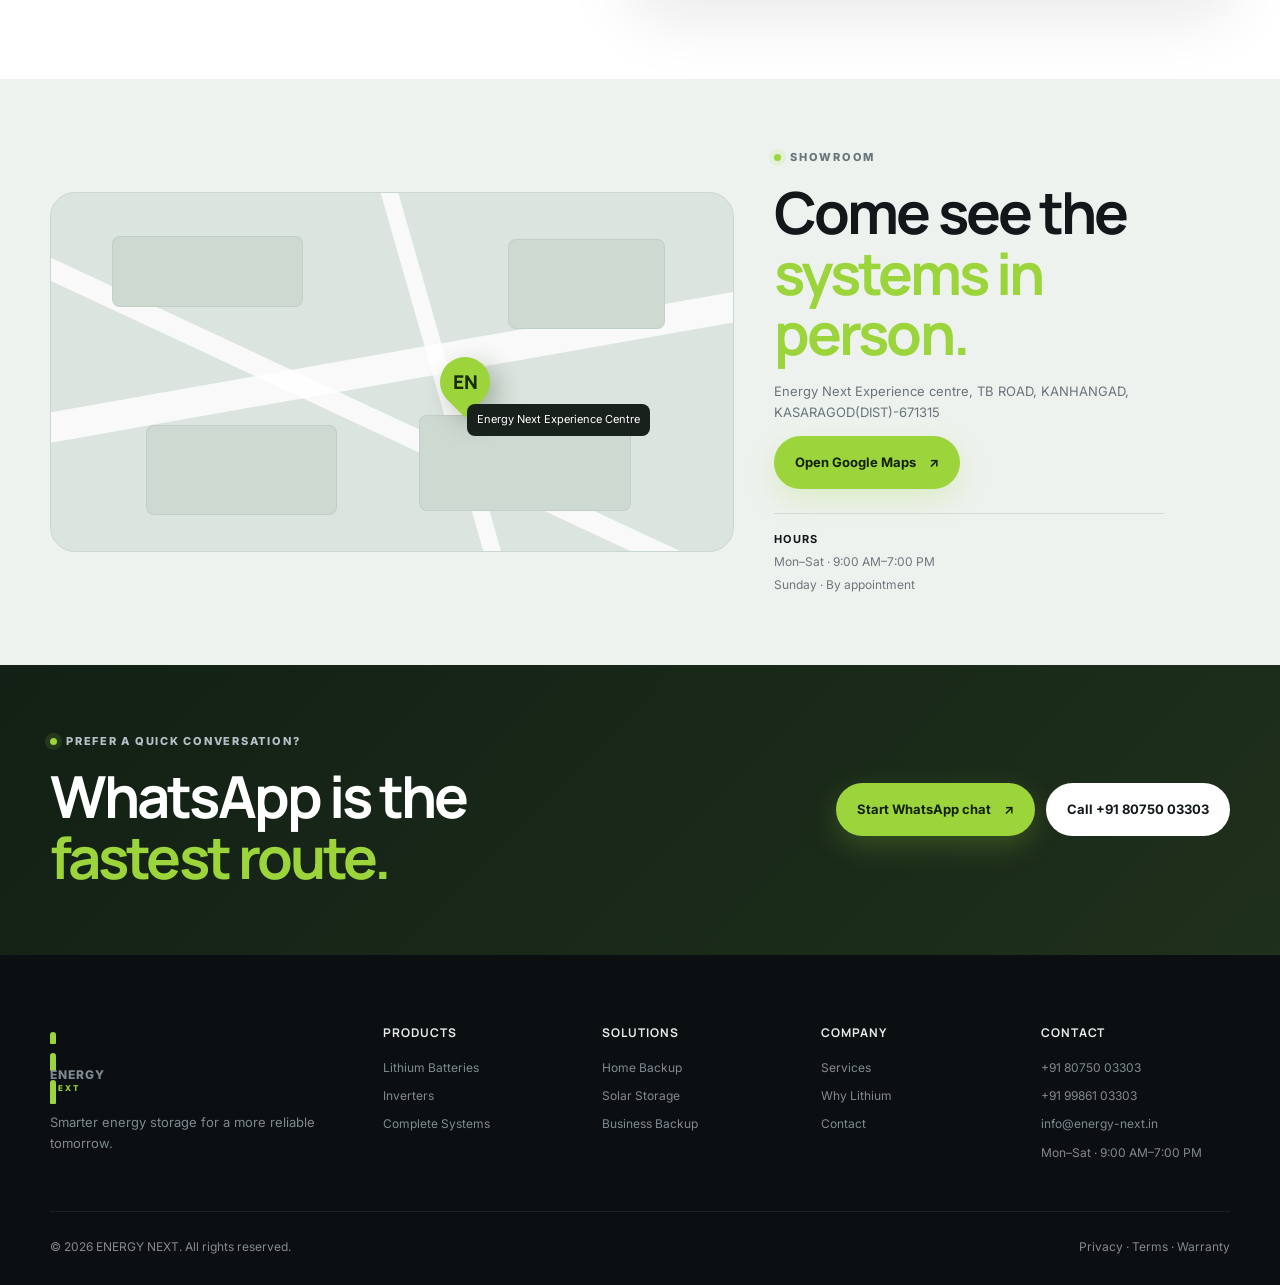
==== commit a898c572: "first commit" ====
--- a/contact.html
+++ b/contact.html
@@ -1,23 +1,15 @@
 <!DOCTYPE html>
 <html lang="en">
-<<<<<<< HEAD
 
 <head>
   <meta charset="UTF-8" />
   <meta name="viewport" content="width=device-width, initial-scale=1.0" />
   <meta name="description"
     content="Contact ENERGY NEXT for lithium battery, inverter, solar storage and backup system recommendations." />
-=======
-<head>
-  <meta charset="UTF-8" />
-  <meta name="viewport" content="width=device-width, initial-scale=1.0" />
-  <meta name="description" content="Contact ENERGY NEXT for lithium battery, inverter, solar storage and backup system recommendations." />
->>>>>>> 503c4c55fe3c9ca2a3c0273379ea7cb484a9c36a
   <meta name="theme-color" content="#101418" />
   <title>Contact ENERGY NEXT | Get a Backup Quote</title>
   <link rel="preconnect" href="https://fonts.googleapis.com">
   <link rel="preconnect" href="https://fonts.gstatic.com" crossorigin>
-<<<<<<< HEAD
   <link
     href="https://fonts.googleapis.com/css2?family=Inter:wght@400;500;600;700;800&family=Manrope:wght@600;700;800&display=swap"
     rel="stylesheet">
@@ -244,44 +236,4 @@
   <script src="script.js?v=2.1"></script>
 </body>
 
-=======
-  <link href="https://fonts.googleapis.com/css2?family=Inter:wght@400;500;600;700;800&family=Manrope:wght@600;700;800&display=swap" rel="stylesheet">
-  <link rel="stylesheet" href="styles.css" />
-</head>
-<body class="contact-page">
-  <div class="topbar"><div class="container topbar-inner"><span>Talk to a power-backup specialist</span><a href="tel:+919999999999">Call +91 99999 99999</a></div></div>
-  <header class="site-header" id="siteHeader"><div class="container nav-wrap"><a class="brand" href="index.html"><span class="brand-mark"><span></span><span></span><span></span></span><span>ENERGY <small>NEXT</small></span></a><button class="nav-toggle" type="button" aria-label="Open navigation" aria-expanded="false"><span></span><span></span><span></span></button><nav class="nav" aria-label="Primary navigation"><a href="index.html#solutions">Solutions</a><a href="index.html#products">Products</a><a href="index.html#why-lithium">Why Lithium</a><a href="index.html#services">Services</a><a href="index.html#faq">FAQ</a><a href="contact.html" class="current">Contact</a></nav><div class="nav-actions"><a class="text-link" href="https://wa.me/919999999999?text=Hi%20Voltiva%2C%20I%27d%20like%20help%20with%20a%20battery%20or%20inverter." target="_blank" rel="noopener">WhatsApp</a><a class="btn btn-primary btn-small" href="#quote">Get Quote <span>↗</span></a></div></div></header>
-  <main>
-    <section class="contact-hero"><div class="container contact-hero-grid"><div><div class="eyebrow"><span class="dot"></span> Contact & quotation</div><h1>Let's find your<br><em>right power solution.</em></h1><p>Share your load, backup goal or product requirement. We’ll help you narrow down the right battery, inverter or complete system.</p><div class="contact-hero-actions"><a class="btn btn-primary" href="https://wa.me/919999999999?text=Hi%20Voltiva%2C%20I%27d%20like%20a%20power%20backup%20recommendation." target="_blank" rel="noopener">WhatsApp Expert <span>↗</span></a><a class="btn btn-ghost light-border" href="tel:+919999999999">Call showroom <span>↗</span></a></div></div><div class="contact-orb"><div class="contact-orb-core"><span>24/7*</span><small>ENERGY READY</small></div><div class="orbit-ring"></div><div class="orbit-ring ring-2"></div></div></div></section>
-
-    <section class="section section-light contact-main" id="quote"><div class="container contact-grid">
-      <div class="contact-info"><div class="eyebrow dark"><span class="dot"></span> Visit or reach out</div><h2>One conversation can<br><em>simplify the decision.</em></h2><p>Bring us your appliance list, inverter model or just a rough idea of what you need. Technical details can be verified before you purchase.</p>
-        <div class="contact-cards"><div class="contact-card"><span class="contact-icon">⌖</span><div><strong>Showroom</strong><p>Replace with your full showroom address<br>City, State, PIN</p><a href="#map">Get directions →</a></div></div><div class="contact-card"><span class="contact-icon">☎</span><div><strong>Call</strong><p>+91 99999 99999<br>Mon–Sat · 9:00 AM–7:00 PM</p><a href="tel:+919999999999">Call now →</a></div></div><div class="contact-card"><span class="contact-icon">◌</span><div><strong>Email</strong><p>hello@voltiva.example<br>sales@voltiva.example</p><a href="mailto:hello@voltiva.example">Send an email →</a></div></div></div>
-        <div class="contact-trust"><span>✓</span><div><strong>What to bring</strong><p>Current inverter model, approximate load, desired runtime and installation location — whatever you know is enough to start.</p></div></div>
-      </div>
-
-      <form class="quote-form" id="quoteForm" novalidate>
-        <div class="form-head"><span class="mini-kicker">REQUEST A QUOTE</span><h3>Tell us what you need</h3><p>Required fields are marked with *.</p></div>
-        <div class="form-row"><label>Full name *<input name="name" type="text" autocomplete="name" required placeholder="Your name"></label><label>Mobile number *<input name="phone" type="tel" autocomplete="tel" required placeholder="+91 98765 43210"></label></div>
-        <div class="form-row"><label>City / location<input name="location" type="text" autocomplete="address-level2" placeholder="City or area"></label><label>Customer type<select name="customerType"><option>Home</option><option>Business</option><option>Installer / Dealer</option><option>Other</option></select></label></div>
-        <label>What do you need? *<select name="requirement" required><option value="">Select an option</option><option>Lithium battery</option><option>Inverter</option><option>Battery + inverter package</option><option>Solar storage</option><option>Service / installation</option><option>Not sure — help me choose</option></select></label>
-        <div class="form-row"><label>Desired backup<input name="backup" type="text" placeholder="e.g. 4 hours"></label><label>Estimated load<input name="load" type="text" placeholder="e.g. 800 W"></label></div>
-        <label>Message / product details<textarea name="message" rows="4" placeholder="Product model, appliances to run, quantity or anything else you know"></textarea></label>
-        <label class="checkbox"><input type="checkbox" name="consent" required><span>I agree to be contacted about this enquiry. *</span></label>
-        <div class="form-actions"><button class="btn btn-primary" type="submit">Send Enquiry <span>↗</span></button><a class="btn btn-ghost dark-btn" href="https://wa.me/919999999999?text=Hi%20Voltiva%2C%20I%20want%20to%20discuss%20a%20quote." target="_blank" rel="noopener">WhatsApp instead</a></div>
-        <div class="form-message" id="formMessage" role="status" aria-live="polite"></div>
-        <p class="micro-note">This demo form does not send data to a server yet. Connect the submit handler to your CRM, email service or backend before launch.</p>
-      </form>
-    </div></section>
-
-    <section class="map-section" id="map"><div class="container map-wrap"><div class="fake-map"><div class="map-road r1"></div><div class="map-road r2"></div><div class="map-road r3"></div><div class="map-block b1"></div><div class="map-block b2"></div><div class="map-block b3"></div><div class="map-block b4"></div><div class="map-pin"><span>V</span></div><div class="map-label">Your Showroom</div></div><div class="map-copy"><div class="eyebrow dark"><span class="dot"></span> Showroom</div><h2>Come see the<br><em>systems in person.</em></h2><p>Replace the demo map area with your Google Maps embed and your verified address before launch.</p><a class="btn btn-primary" href="https://maps.google.com" target="_blank" rel="noopener">Open Google Maps <span>↗</span></a><div class="hours"><strong>Hours</strong><span>Mon–Sat · 9:00 AM–7:00 PM</span><span>Sunday · By appointment</span></div></div></div></section>
-
-    <section class="cta-section compact"><div class="container cta-inner"><div><div class="eyebrow"><span class="dot"></span> Prefer a quick conversation?</div><h2>WhatsApp is the<br><em>fastest route.</em></h2></div><div class="cta-actions"><a class="btn btn-primary" href="https://wa.me/919999999999?text=Hi%20Voltiva%2C%20I%20need%20help%20choosing%20a%20battery%20and%20inverter." target="_blank" rel="noopener">Start WhatsApp chat <span>↗</span></a><a class="btn btn-light" href="tel:+919999999999">Call +91 99999 99999</a></div></div></section>
-  </main>
-
-  <footer class="site-footer"><div class="container footer-grid"><div class="footer-brand"><a class="brand footer-brand-mark" href="index.html"><span class="brand-mark"><span></span><span></span><span></span></span><span>ENERGY <small>NEXT</small></span></a><p>Smarter energy storage for a more reliable tomorrow.</p></div><div><h4>Products</h4><a href="index.html#products">Lithium Batteries</a><a href="index.html#products">Inverters</a><a href="index.html#products">Complete Systems</a></div><div><h4>Solutions</h4><a href="index.html#solutions">Home Backup</a><a href="index.html#solutions">Solar Storage</a><a href="index.html#solutions">Business Backup</a></div><div><h4>Company</h4><a href="index.html#services">Services</a><a href="index.html#why-lithium">Why Lithium</a><a href="contact.html">Contact</a></div><div><h4>Contact</h4><a href="tel:+919999999999">+91 99999 99999</a><a href="mailto:hello@voltiva.example">hello@voltiva.example</a><span>Mon–Sat · 9:00 AM–7:00 PM</span></div></div><div class="container footer-bottom"><span>© 2026 ENERGY NEXT. Demo brand — replace with your showroom details.</span><span>Privacy · Terms · Warranty</span></div></footer>
-  <div class="floating-actions"><a class="fab fab-whatsapp" href="https://wa.me/919999999999?text=Hi%20Voltiva%2C%20I%27d%20like%20help%20with%20a%20power%20backup%20system." target="_blank" rel="noopener">WA</a><a class="fab fab-call" href="tel:+919999999999">☎</a></div>
-  <script src="script.js"></script>
-</body>
->>>>>>> 503c4c55fe3c9ca2a3c0273379ea7cb484a9c36a
 </html>
--- a/styles.css
+++ b/styles.css
@@ -704,7 +704,6 @@
     border-radius: 22px;
     overflow: hidden;
     position: relative;
-<<<<<<< HEAD
     display: flex;
     flex-direction: column;
     box-shadow: 0 16px 40px rgba(20, 30, 24, .04);
@@ -714,10 +713,6 @@
 .solution-card:hover {
     transform: translateY(-5px);
     box-shadow: 0 22px 48px rgba(20, 30, 24, .09);
-=======
-    min-height: 450px;
-    box-shadow: 0 16px 40px rgba(20, 30, 24, .04)
->>>>>>> 503c4c55fe3c9ca2a3c0273379ea7cb484a9c36a
 }
 
 .solution-tag {
@@ -732,7 +727,6 @@
 }
 
 .solution-visual {
-<<<<<<< HEAD
     height: 220px;
     position: relative;
     overflow: hidden;
@@ -761,16 +755,6 @@
     display: flex;
     flex-direction: column;
     flex: 1;
-=======
-    height: 210px;
-    position: relative;
-    overflow: hidden;
-    background: linear-gradient(145deg, #dfe9db, #eff4ed)
-}
-
-.solution-body {
-    padding: 23px
->>>>>>> 503c4c55fe3c9ca2a3c0273379ea7cb484a9c36a
 }
 
 .solution-body h3 {
@@ -780,11 +764,7 @@
 .solution-body p {
     color: #697379;
     font-size: 13px;
-<<<<<<< HEAD
     flex-grow: 1;
-=======
-    min-height: 65px
->>>>>>> 503c4c55fe3c9ca2a3c0273379ea7cb484a9c36a
 }
 
 .solution-body a,
@@ -1002,7 +982,6 @@
     border: 1px solid #dfe5df;
     border-radius: 22px;
     overflow: hidden;
-<<<<<<< HEAD
     position: relative;
     display: flex;
     flex-direction: column;
@@ -1030,14 +1009,10 @@
 .product-card:hover > img,
 .product-card:hover .product-image img {
     transform: scale(1.05);
-=======
-    position: relative
->>>>>>> 503c4c55fe3c9ca2a3c0273379ea7cb484a9c36a
 }
 
 .featured-badge {
     position: absolute;
-<<<<<<< HEAD
     z-index: 3;
     top: 15px;
     left: 15px;
@@ -1045,24 +1020,12 @@
     backdrop-filter: blur(8px);
     color: #d6efaa;
     padding: 7px 12px;
-=======
-    z-index: 2;
-    top: 15px;
-    left: 15px;
-    background: #19221c;
-    color: #d6efaa;
-    padding: 7px 10px;
->>>>>>> 503c4c55fe3c9ca2a3c0273379ea7cb484a9c36a
     border-radius: 999px;
     font-size: 10px;
     font-weight: 800;
     letter-spacing: .1em;
-<<<<<<< HEAD
     text-transform: uppercase;
     box-shadow: 0 4px 12px rgba(0, 0, 0, .12);
-=======
-    text-transform: uppercase
->>>>>>> 503c4c55fe3c9ca2a3c0273379ea7cb484a9c36a
 }
 
 .product-image {
@@ -1118,14 +1081,10 @@
 }
 
 .product-content {
-<<<<<<< HEAD
     padding: 22px;
     display: flex;
     flex-direction: column;
     flex: 1;
-=======
-    padding: 22px
->>>>>>> 503c4c55fe3c9ca2a3c0273379ea7cb484a9c36a
 }
 
 .mini-kicker {
@@ -1146,12 +1105,8 @@
 .product-content p {
     font-size: 13px;
     color: #697379;
-<<<<<<< HEAD
     min-height: 54px;
     flex-grow: 1;
-=======
-    min-height: 62px
->>>>>>> 503c4c55fe3c9ca2a3c0273379ea7cb484a9c36a
 }
 
 .spec-row {
@@ -1175,7 +1130,6 @@
     justify-content: space-between;
     align-items: center;
     padding-top: 14px;
-<<<<<<< HEAD
     border-top: 1px solid #e7ebe7;
     margin-top: auto;
     font-weight: 600;
@@ -1184,9 +1138,6 @@
 
 .product-link:hover {
     color: var(--green);
-=======
-    border-top: 1px solid #e7ebe7
->>>>>>> 503c4c55fe3c9ca2a3c0273379ea7cb484a9c36a
 }
 
 .inverter-art {
@@ -1394,17 +1345,11 @@
     color: #2a342d
 }
 
-<<<<<<< HEAD
 .choice-grid button:hover,
 .choice-grid button.selected {
     background: #e7f3dc;
     border-color: #5cbf2a;
     color: #1a3014
-=======
-.choice-grid button:hover {
-    background: #e7f3dc;
-    border-color: #bfdb9b
->>>>>>> 503c4c55fe3c9ca2a3c0273379ea7cb484a9c36a
 }
 
 .recommendation {
@@ -2013,17 +1958,12 @@
 }
 
 .contact-main {
-<<<<<<< HEAD
     padding-top: 80px;
     padding-bottom: 90px;
-=======
-    padding-top: 90px
->>>>>>> 503c4c55fe3c9ca2a3c0273379ea7cb484a9c36a
 }
 
 .contact-grid {
     display: grid;
-<<<<<<< HEAD
     grid-template-columns: 1fr 1.12fr;
     gap: 48px;
     align-items: start;
@@ -2048,28 +1988,10 @@
     margin-top: 24px;
     display: grid;
     gap: 12px;
-=======
-    grid-template-columns: .95fr 1.05fr;
-    gap: 75px;
-    align-items: start
-}
-
-.contact-info>p {
-    color: #687379;
-    font-size: 15px;
-    max-width: 560px
-}
-
-.contact-cards {
-    margin-top: 28px;
-    display: grid;
-    gap: 12px
->>>>>>> 503c4c55fe3c9ca2a3c0273379ea7cb484a9c36a
 }
 
 .contact-card {
     display: grid;
-<<<<<<< HEAD
     grid-template-columns: 44px 1fr;
     gap: 16px;
     padding: 16px 18px;
@@ -2089,23 +2011,10 @@
 .contact-icon {
     width: 44px;
     height: 44px;
-=======
-    grid-template-columns: 43px 1fr;
-    gap: 14px;
-    padding: 18px;
-    border: 1px solid #dfe6df;
-    border-radius: 16px
-}
-
-.contact-icon {
-    width: 42px;
-    height: 42px;
->>>>>>> 503c4c55fe3c9ca2a3c0273379ea7cb484a9c36a
     display: grid;
     place-items: center;
     border-radius: 12px;
     background: #e9f3e2;
-<<<<<<< HEAD
     color: #486b1d;
     flex-shrink: 0;
 }
@@ -2113,19 +2022,11 @@
 .contact-card strong {
     font-size: 14px;
     color: #121815;
-=======
-    color: #486b1d
-}
-
-.contact-card strong {
-    font-size: 14px
->>>>>>> 503c4c55fe3c9ca2a3c0273379ea7cb484a9c36a
 }
 
 .contact-card p {
     font-size: 12px;
     color: #707a7f;
-<<<<<<< HEAD
     margin: 4px 0 6px;
     line-height: 1.5;
 }
@@ -2142,21 +2043,11 @@
 
 .contact-card a:hover {
     color: #486b1d;
-=======
-    margin: 5px 0
-}
-
-.contact-card a {
-    font-size: 11px;
-    font-weight: 800;
-    color: #29401c
->>>>>>> 503c4c55fe3c9ca2a3c0273379ea7cb484a9c36a
 }
 
 .contact-trust {
     display: flex;
     gap: 12px;
-<<<<<<< HEAD
     align-items: flex-start;
     margin-top: 14px;
     padding: 14px 16px;
@@ -2186,32 +2077,6 @@
     color: #647065;
     margin: 3px 0 0;
     line-height: 1.5;
-=======
-    margin-top: 15px;
-    padding: 16px;
-    border-radius: 15px;
-    background: #f0f5ed
-}
-
-.contact-trust>span {
-    width: 28px;
-    height: 28px;
-    border-radius: 9px;
-    background: #daf0bc;
-    display: grid;
-    place-items: center;
-    color: #3e5e19
-}
-
-.contact-trust strong {
-    font-size: 12px
-}
-
-.contact-trust p {
-    font-size: 11px;
-    color: #6f7973;
-    margin: 3px 0 0
->>>>>>> 503c4c55fe3c9ca2a3c0273379ea7cb484a9c36a
 }
 
 .quote-form {
